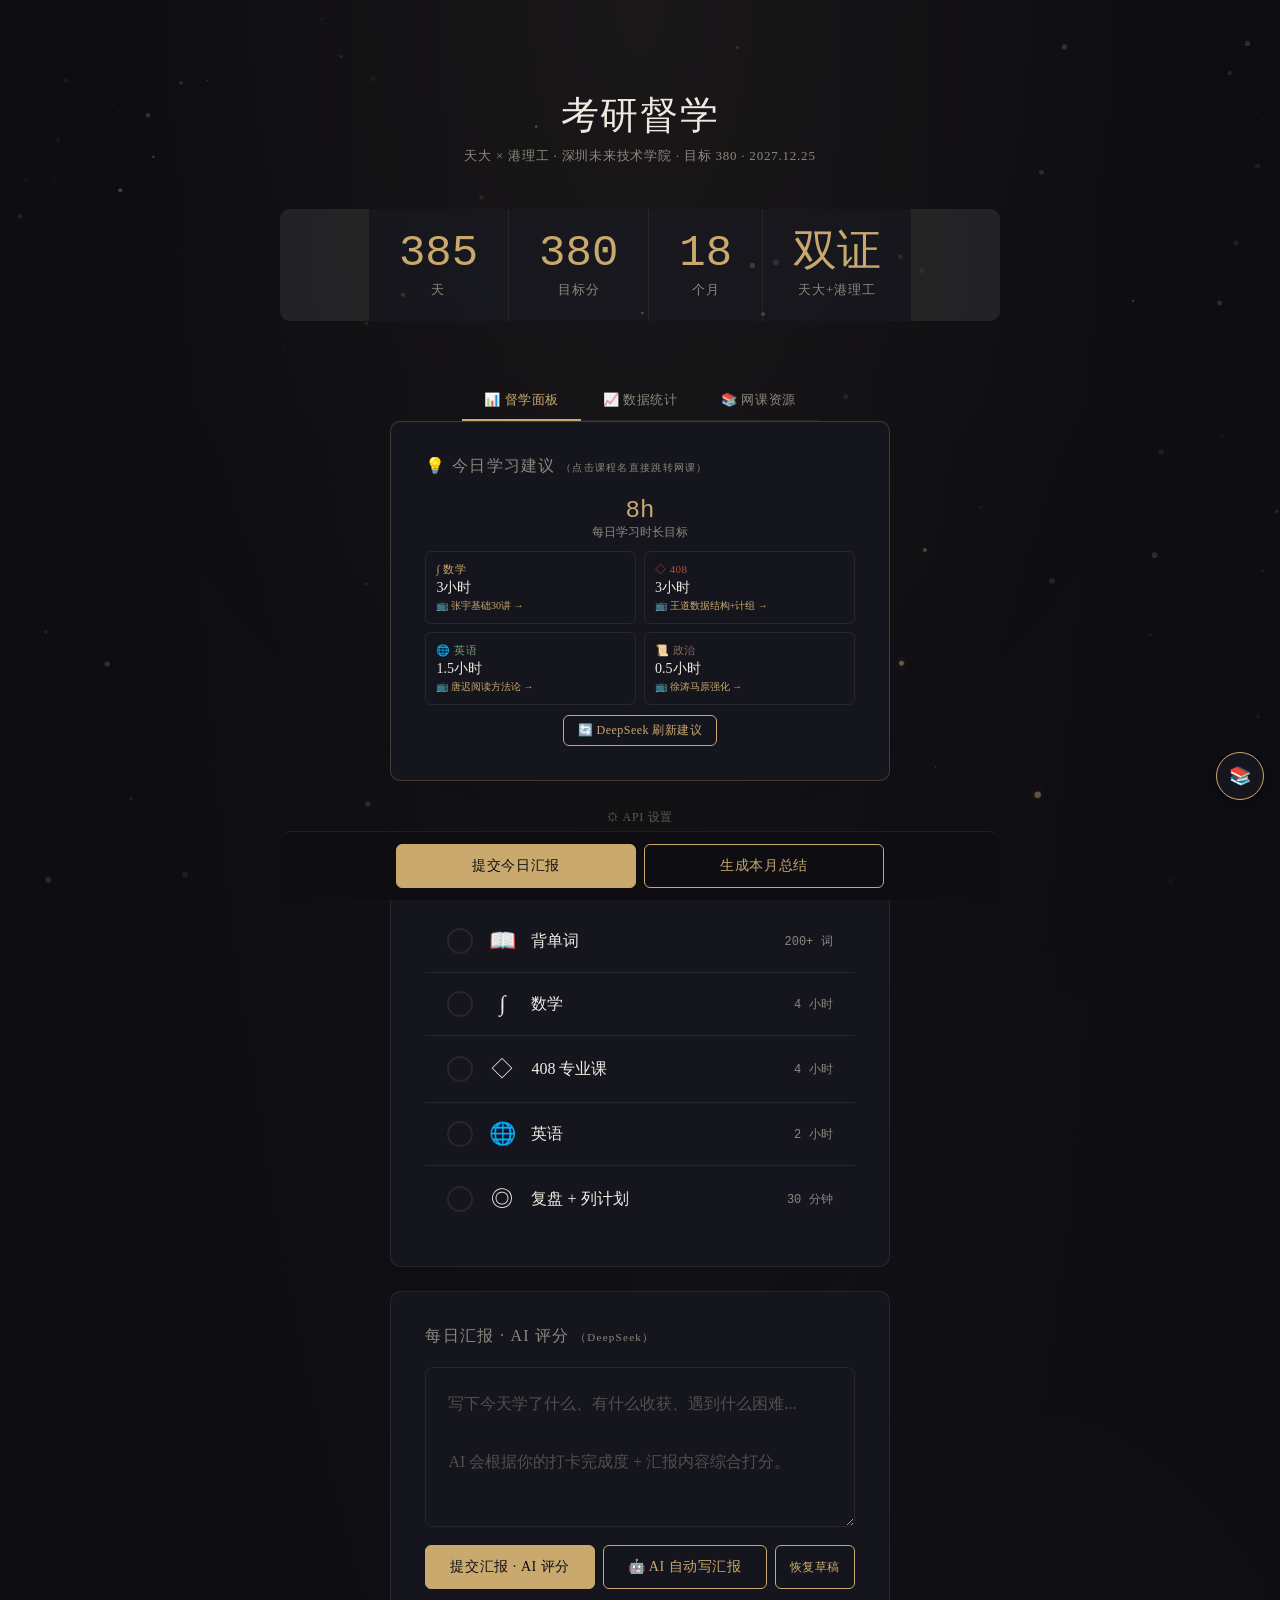
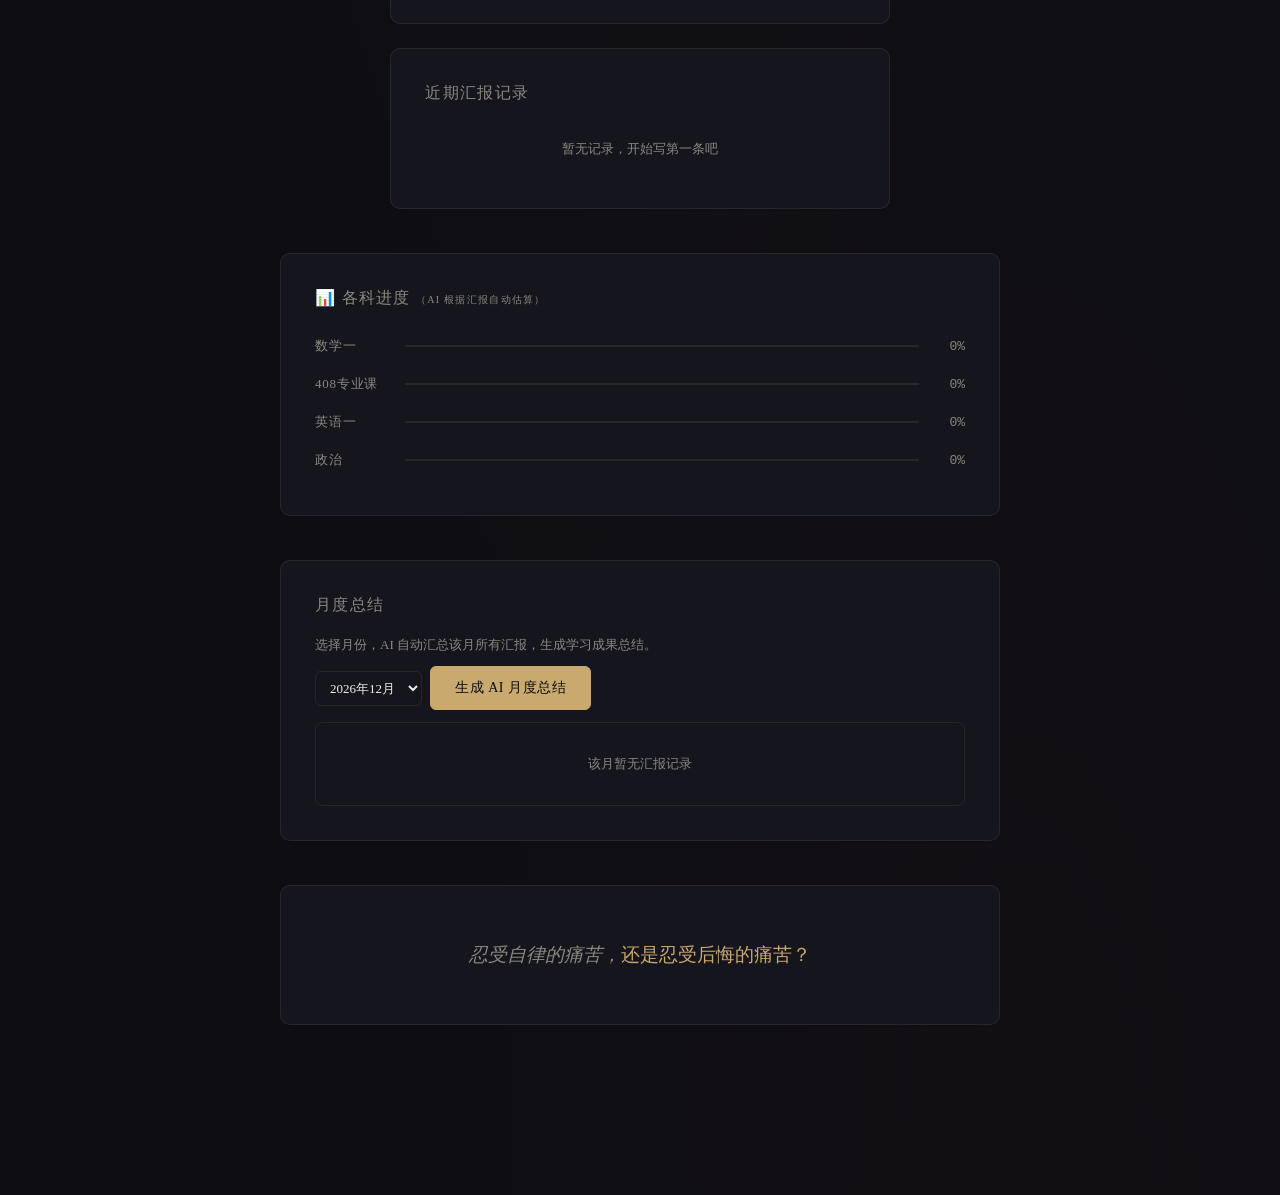
==== index.html @ 3cf8d555 "各科进度改为AI自动估算：移除手动滑条，DeepSeek根据汇报数据估算真实进度+附备注说明" ====
<!DOCTYPE html>
<html lang="zh-CN">
<head>
<meta charset="UTF-8">
<meta name="viewport" content="width=device-width, initial-scale=1.0, viewport-fit=cover, maximum-scale=5.0, user-scalable=yes">
<meta name="apple-mobile-web-app-capable" content="yes">
<meta name="apple-mobile-web-app-status-bar-style" content="black-translucent">
<meta name="apple-mobile-web-app-title" content="考研督学">
<meta name="mobile-web-app-capable" content="yes">
<meta name="theme-color" content="#0d0d12">
<meta name="color-scheme" content="dark">
<link rel="apple-touch-icon" href="data:image/svg+xml,<svg xmlns='http://www.w3.org/2000/svg' viewBox='0 0 100 100'><rect width='100' height='100' rx='22' fill='%230a0a0f'/><text x='50' y='68' font-size='58' text-anchor='middle'>⏳</text></svg>">
<link rel="icon" type="image/svg+xml" href="data:image/svg+xml,<svg xmlns='http://www.w3.org/2000/svg' viewBox='0 0 100 100'><rect width='100' height='100' rx='22' fill='%230a0a0f'/><text x='50' y='68' font-size='58' text-anchor='middle'>⏳</text></svg>">
<title>考研督学 · 天大×港理工 · 380+</title>
<style>
/* ============================================================
   Strive · Art Direction · 暗金墨色
   后续所有网页设计按此风格执行（永久锁定）
   ============================================================ */
:root {
  --ink: #f0ece4;
  --ink-dim: #8b887e;
  --paper: #0d0d12;
  --paper-lift: #15151d;
  --gold: #c9a96e;
  --gold-burn: #e8c97a;
  --rust: #b15533;
  --line: rgba(240,236,228,0.08);
  --radius: 10px;
  --font: 'Georgia', 'Times New Roman', 'PingFang SC', 'Microsoft YaHei', 'Noto Serif SC', 'Hiragino Sans GB', 'WenQuanYi Micro Hei', serif;
  --mono: 'SF Mono', 'Menlo', 'Monaco', 'Cascadia Code', 'Consolas', 'Courier New', monospace;
}
* { box-sizing: border-box; margin: 0; padding: 0; }

/* ---- 粒子画布 ---- */
#particles {
  position: fixed; inset: 0; z-index: 0; pointer-events: none;
  opacity: 0.7;
}

body {
  background: var(--paper);
  color: var(--ink);
  font-family: var(--font);
  min-height: 100vh;
  padding: 32px 24px 140px;
  -webkit-tap-highlight-color: transparent;
  user-select: none; -webkit-user-select: none;
  background-image:
    radial-gradient(ellipse at 50% 0%, rgba(201,169,110,0.04) 0%, transparent 60%),
    radial-gradient(ellipse at 80% 100%, rgba(177,85,51,0.03) 0%, transparent 50%);
}

h1 { font-size: 34px; font-weight: 400; letter-spacing: 0.04em; color: var(--ink); }
h2 { font-size: 15px; font-weight: 400; letter-spacing: 0.08em; color: var(--ink-dim); margin-bottom: 20px; }
.numeral { font-family: var(--mono); font-feature-settings: "tnum"; }

.header { text-align: center; padding: 50px 0 16px; }
.header h1 { margin-bottom: 6px; }
.header .tagline { font-size: 13px; color: var(--ink-dim); letter-spacing: 0.06em; }

.countdown-strip {
  display: flex; gap: 1px; justify-content: center; margin: 28px 0 36px;
  background: var(--line); border-radius: var(--radius); overflow: hidden;
}
.countdown-strip .cell {
  background: var(--paper-lift); padding: 20px 24px; text-align: center; min-width: 76px;
}
.countdown-strip .num { font-size: 40px; font-weight: 400; color: var(--gold); font-family: var(--mono); line-height: 1; }
.countdown-strip .lbl { font-size: 12px; color: var(--ink-dim); letter-spacing: 0.08em; margin-top: 6px; }

.card {
  background: var(--paper-lift); border: 1px solid var(--line); border-radius: var(--radius);
  padding: 28px; margin-bottom: 20px;
}

/* ---- 打卡 ---- */
.check-row {
  display: flex; align-items: center; gap: 14px; padding: 16px 18px;
  border-bottom: 1px solid var(--line); cursor: pointer; transition: all 0.2s;
}
.check-row:last-child { border-bottom: none; }
.check-row.done { opacity: 0.4; }
.check-row.done .check-mark { border-color: var(--gold); background: var(--gold); }
.check-mark {
  width: 26px; height: 26px; border-radius: 50%; border: 2px solid var(--line);
  flex-shrink: 0; display: flex; align-items: center; justify-content: center;
  font-size: 12px; transition: all 0.2s;
}
.check-icon { font-size: 22px; width: 30px; text-align: center; flex-shrink: 0; }
.check-label { flex: 1; font-size: 15px; }
.check-target { font-size: 12px; color: var(--ink-dim); font-family: var(--mono); }

/* ---- 汇报 + 评分 ---- */
.report-area {
  width: 100%; min-height: 140px; background: transparent;
  border: 1px solid var(--line); border-radius: 8px;
  padding: 18px; color: var(--ink); font-size: 15px;
  font-family: var(--font); resize: vertical; outline: none;
  line-height: 1.8; margin-bottom: 14px;
}
.report-area:focus { border-color: var(--gold); }
.report-area::placeholder { color: var(--ink-dim); opacity: 0.5; }

.score-card {
  margin-top: 18px; padding: 24px; border-radius: 8px;
  border: 1px solid var(--line); display: none;
}
.score-card.show { display: block; animation: fadeUp 0.4s ease; }
@keyframes fadeUp { from { opacity: 0; transform: translateY(8px); } }

.score-header {
  display: flex; align-items: center; gap: 18px; margin-bottom: 16px;
}
.score-circle {
  width: 64px; height: 64px; border-radius: 50%; border: 2px solid var(--gold);
  display: flex; align-items: center; justify-content: center;
  font-size: 26px; font-family: var(--mono); color: var(--gold); flex-shrink: 0;
}
.score-circle.high { border-color: #7a9e7e; color: #7a9e7e; }
.score-circle.mid { border-color: var(--gold); color: var(--gold); }
.score-circle.low { border-color: var(--rust); color: var(--rust); }
.score-meta { flex: 1; }
.score-grade { font-size: 18px; font-family: var(--mono); }
.score-comment { font-size: 14px; color: var(--ink-dim); margin-top: 4px; line-height: 1.6; }

.score-detail { font-size: 13px; color: var(--ink-dim); line-height: 1.8; }
.score-detail .hl { color: #7a9e7e; }
.score-detail .prob { color: var(--rust); }
.score-detail .prio { color: var(--gold-burn); }
.score-detail .subject-tag {
  display: inline-block; padding: 2px 8px; border-radius: 4px;
  font-size: 12px; margin: 3px 6px 3px 0;
  border: 1px solid var(--line); color: var(--ink-dim);
}

/* ---- 按钮 ---- */
.btn {
  padding: 10px 20px; border: 1px solid var(--gold); border-radius: 6px;
  background: transparent; color: var(--gold); font-size: 13px;
  font-family: var(--font); cursor: pointer; letter-spacing: 0.04em;
  transition: all 0.2s; white-space: nowrap;
}
.btn:hover, .btn:active { background: var(--gold); color: var(--paper); }
.btn.primary { background: var(--gold); color: var(--paper); border-color: var(--gold); }
.btn.primary:hover { background: var(--gold-burn); }
.btn.small { padding: 6px 14px; font-size: 12px; }
.btn:disabled { opacity: 0.4; pointer-events: none; }
.btn.loading {
  position: relative; color: transparent;
}
.btn.loading::after {
  content: ''; position: absolute; inset: 0;
  margin: auto; width: 14px; height: 14px;
  border: 2px solid var(--gold); border-top-color: transparent;
  border-radius: 50%; animation: spin 0.6s linear infinite;
}
@keyframes spin { to { transform: rotate(360deg); } }

/* ---- 月度总结 ---- */
.monthly-summary {
  display: none; margin-top: 12px; padding: 16px;
  border-radius: 8px; border: 1px solid var(--line);
  animation: fadeUp 0.4s ease;
}
.monthly-summary.show { display: block; }
.monthly-summary h3 {
  font-size: 15px; font-weight: 400; color: var(--gold);
  letter-spacing: 0.04em; margin-bottom: 14px;
}
.monthly-summary .summary-text {
  font-size: 14px; line-height: 1.9; color: var(--ink-dim);
}
.monthly-summary .stat-grid {
  display: grid; grid-template-columns: 1fr 1fr; gap: 8px; margin: 12px 0;
}
.monthly-summary .stat-item {
  padding: 10px; border: 1px solid var(--line); border-radius: 6px; text-align: center;
}
.monthly-summary .stat-num { font-size: 26px; font-family: var(--mono); color: var(--gold); }
.monthly-summary .stat-lbl { font-size: 11px; color: var(--ink-dim); letter-spacing: 0.06em; margin-top: 4px; }

/* ---- 历史 ---- */
/* ---- 学习资源抽屉 ---- */
.drawer-overlay {
  position: fixed; inset: 0; background: rgba(0,0,0,0.55); z-index: 500;
  opacity: 0; pointer-events: none; transition: opacity 0.3s;
}
.drawer-overlay.open { opacity: 1; pointer-events: auto; }
.drawer {
  position: fixed; top: 0; right: 0; bottom: 0; width: 380px; max-width: 92vw;
  background: var(--paper); z-index: 501;
  transform: translateX(100%); transition: transform 0.3s cubic-bezier(0.25, 0.1, 0.25, 1);
  display: flex; flex-direction: column;
  border-left: 1px solid var(--line);
}
.drawer.open { transform: translateX(0); }
.drawer-header {
  display: flex; align-items: center; justify-content: space-between;
  padding: 18px 20px; border-bottom: 1px solid var(--line); flex-shrink: 0;
}
.drawer-header h2 { margin-bottom: 0; font-size: 15px; color: var(--gold); }
.drawer-close {
  background: none; border: 1px solid var(--line); color: var(--ink-dim);
  width: 30px; height: 30px; border-radius: 50%; cursor: pointer;
  font-size: 14px; display: flex; align-items: center; justify-content: center;
  transition: all 0.2s;
}
.drawer-close:hover { border-color: var(--gold); color: var(--gold); }
.drawer-body { flex: 1; overflow-y: auto; padding: 16px 20px; -webkit-overflow-scrolling: touch; }
.drawer-footer {
  padding: 10px 20px; border-top: 1px solid var(--line);
  text-align: center; flex-shrink: 0;
}

/* 抽屉触发按钮 */
.drawer-toggle {
  position: fixed; right: 16px; bottom: 100px; z-index: 499;
  width: 48px; height: 48px; border-radius: 50%;
  background: var(--paper-lift); border: 1px solid var(--gold);
  color: var(--gold); font-size: 18px; cursor: pointer;
  display: flex; align-items: center; justify-content: center;
  box-shadow: 0 4px 16px rgba(0,0,0,0.3);
  transition: all 0.25s cubic-bezier(0.25, 0.1, 0.25, 1);
}
.drawer-toggle:hover { background: var(--gold); color: var(--paper); transform: scale(1.05); }
.drawer-toggle:active { transform: scale(0.94); }
.drawer-badge {
  position: absolute; top: -4px; right: -4px;
  width: 18px; height: 18px; border-radius: 50%;
  background: var(--rust); color: #fff; font-size: 10px;
  display: flex; align-items: center; justify-content: center;
  font-family: var(--mono);
}

/* 资源链接 (抽屉内) */
.resource-subject { margin-bottom: 16px; }
.resource-subject-label {
  font-size: 14px; font-weight: 400; letter-spacing: 0.04em;
  color: var(--gold); padding: 8px 0 6px;
  border-bottom: 1px solid var(--line); margin-bottom: 4px;
}
.resource-link {
  display: flex; align-items: center; gap: 8px; padding: 8px 0 8px 10px;
  font-size: 12px; color: var(--ink-dim); text-decoration: none;
  border-bottom: 1px solid rgba(240,236,228,0.03); transition: all 0.2s;
  cursor: pointer;
}
.resource-link:hover { color: var(--gold); transform: translateX(3px); }
.resource-link.stale { opacity: 0.45; }
.resource-link.stale::after {
  content: '久未观看'; font-size: 9px; color: var(--rust);
  margin-left: auto; padding: 1px 5px; border: 1px solid var(--rust);
  border-radius: 3px; opacity: 0.7;
}
.resource-link .r-num {
  width: 18px; height: 18px; border-radius: 50%; border: 1px solid var(--line);
  display: flex; align-items: center; justify-content: center;
  font-size: 10px; flex-shrink: 0; font-family: var(--mono);
}
.resource-link:hover .r-num { border-color: var(--gold); color: var(--gold); }
.resource-link .r-tag {
  font-size: 9px; padding: 1px 5px; border-radius: 3px;
  border: 1px solid var(--line); flex-shrink: 0;
}
.resource-link .r-tag.bilibili { border-color: #fb7299; color: #fb7299; }
.resource-link .r-tag.mooc { border-color: #5cb85c; color: #5cb85c; }
.resource-link .r-views {
  font-size: 9px; color: var(--ink-dim); margin-left: auto; opacity: 0.6;
  white-space: nowrap;
}

/* 抽屉响应式 */
@media (max-width: 479px) {
  .drawer { width: 100vw; max-width: 100vw; }
  .drawer-toggle { right: 10px; bottom: 90px; width: 42px; height: 42px; font-size: 16px; }
  .resource-link { font-size: 11px; padding: 6px 0 6px 6px; }
  .resource-subject-label { font-size: 13px; }
}
@media (min-width: 480px) and (max-width: 768px) {
  .drawer { width: 340px; }
  .resource-link { font-size: 11px; }
}

.history-list { max-height: 200px; overflow-y: auto; }
.history-row {
  display: flex; align-items: center; gap: 12px; padding: 10px 0;
  border-bottom: 1px solid var(--line); font-size: 13px; cursor: pointer;
}
.history-row:last-child { border-bottom: none; }
.history-row .h-date { color: var(--ink-dim); font-family: var(--mono); min-width: 90px; }
.history-row .h-score { font-family: var(--mono); color: var(--gold); min-width: 40px; }
.history-row .h-preview { flex: 1; color: var(--ink-dim); overflow: hidden; text-overflow: ellipsis; white-space: nowrap; }

/* ---- 设置 ---- */
.settings-toggle {
  font-size: 12px; color: var(--ink-dim); cursor: pointer;
  text-align: center; padding: 8px; letter-spacing: 0.06em; opacity: 0.6;
  transition: opacity 0.2s;
}
.settings-toggle:hover { opacity: 1; }
.settings-panel {
  display: none; padding: 14px; border: 1px solid var(--line);
  border-radius: var(--radius); margin-bottom: 10px;
}
.settings-panel.show { display: block; }
.settings-panel input {
  width: 100%; background: transparent; border: 1px solid var(--line);
  border-radius: 6px; padding: 10px 14px; color: var(--ink); font-size: 14px;
  font-family: var(--mono); outline: none; margin-bottom: 10px;
}
.settings-panel input:focus { border-color: var(--gold); }

/* ---- 进度条 ---- */
.progress-row { display: flex; align-items: center; gap: 10px; padding: 8px 0; }
.progress-label { font-size: 12px; min-width: 80px; letter-spacing: 0.06em; color: var(--ink-dim); }
.progress-track { flex: 1; height: 2px; background: var(--line); position: relative; }
.progress-fill { height: 100%; position: absolute; left: 0; top: 0; transition: width 0.5s; }
.progress-fill.math { background: var(--gold); }
.progress-fill.cs { background: var(--rust); }
.progress-fill.eng { background: #7a9e7e; }
.progress-fill.pol { background: #8b6b5a; }
.progress-val { font-size: 12px; font-family: var(--mono); color: var(--ink-dim); min-width: 36px; text-align: right; }

/* ---- 底部 ---- */
.bottom-bar {
  position: fixed; bottom: 0; left: 0; right: 0;
  background: var(--paper); border-top: 1px solid var(--line);
  padding: 12px 20px calc(12px + env(safe-area-inset-bottom, 12px));
  display: flex; gap: 8px; justify-content: center; z-index: 100;
}
.bottom-bar .btn { flex: 1; max-width: 240px; text-align: center; }

/* ---- Toast ---- */
.toast {
  position: fixed; top: 20px; left: 50%; transform: translateX(-50%);
  background: var(--gold); color: var(--paper); padding: 8px 18px;
  border-radius: 20px; font-size: 13px; letter-spacing: 0.04em; z-index: 999;
  animation: toastAnim 2s forwards; pointer-events: none;
}
@keyframes toastAnim {
  0% { opacity: 0; transform: translateX(-50%) translateY(-8px); }
  15% { opacity: 1; transform: translateX(-50%) translateY(0); }
  75% { opacity: 1; }
  100% { opacity: 0; }
}

/* ---- 页面入场 ---- */
.card {
  animation: cardIn 0.5s ease both;
}
.card:nth-child(1) { animation-delay: 0.05s; }
.card:nth-child(2) { animation-delay: 0.10s; }
.card:nth-child(3) { animation-delay: 0.15s; }
.card:nth-child(4) { animation-delay: 0.20s; }
.card:nth-child(5) { animation-delay: 0.25s; }
.card:nth-child(6) { animation-delay: 0.30s; }
.card:nth-child(7) { animation-delay: 0.35s; }
.card:nth-child(8) { animation-delay: 0.40s; }
@keyframes cardIn {
  from { opacity: 0; transform: translateY(12px); }
  to   { opacity: 1; transform: translateY(0); }
}

/* ---- 卡片悬浮 ---- */
@media (hover: hover) {
  .card:hover {
    transform: translateY(-1px);
    box-shadow: 0 2px 20px rgba(201,169,110,0.04);
  }
}

/* ---- 倒计时微动 ---- */
.countdown-strip .num {
  animation: numPulse 3s ease-in-out infinite;
}
@keyframes numPulse {
  0%, 100% { opacity: 1; }
  50% { opacity: 0.78; }
}

/* ---- 按钮触感 ---- */
.btn {
  transition: all 0.2s cubic-bezier(0.25, 0.1, 0.25, 1);
}
.btn:active { transform: scale(0.96); }

/* ---- 资源链接滑入 ---- */
.resource-link {
  transition: all 0.2s ease;
}
.resource-link:hover {
  transform: translateX(4px);
}

/* ---- 评分圈弹入 ---- */
.score-card.show {
  animation: scoreReveal 0.5s cubic-bezier(0.25, 0.1, 0.25, 1);
}
@keyframes scoreReveal {
  from { opacity: 0; transform: translateY(16px) scale(0.97); }
  to   { opacity: 1; transform: translateY(0) scale(1); }
}

/* ---- 月度总结淡入 ---- */
.monthly-summary.show {
  animation: fadeIn 0.5s ease;
}
@keyframes fadeIn {
  from { opacity: 0; transform: translateY(10px); }
  to   { opacity: 1; transform: translateY(0); }
}

/* ---- 进度条缓动 ---- */
.progress-fill {
  transition: width 0.6s cubic-bezier(0.25, 0.1, 0.25, 1);
}

/* ---- 背景呼吸 ---- */
body::before {
  content: ''; position: fixed; inset: 0; pointer-events: none; z-index: 0;
  background: radial-gradient(ellipse at 50% 0%, rgba(201,169,110,0.03) 0%, transparent 70%);
  animation: bgBreathe 8s ease-in-out infinite;
}
@keyframes bgBreathe {
  0%, 100% { opacity: 0.6; }
  50% { opacity: 1; }
}

.quote-block { text-align: center; padding: 16px 0; }
.quote-block .quote { font-size: 17px; font-style: italic; color: var(--ink-dim); line-height: 2.0; }
.quote-block .quote em { color: var(--gold); font-style: normal; }

.section { margin-top: 20px; }

/* ---- 顶部标签导航 ---- */
.tab-nav {
  display: flex; gap: 0; justify-content: center; margin: 24px 0 0;
  border-bottom: 1px solid var(--line);
}
.tab-btn {
  padding: 10px 22px; font-size: 13px; font-family: var(--font);
  background: none; border: none; color: var(--ink-dim);
  cursor: pointer; letter-spacing: 0.04em;
  border-bottom: 2px solid transparent; margin-bottom: -1px;
  transition: all 0.2s; white-space: nowrap;
}
.tab-btn:hover { color: var(--ink); }
.tab-btn.active { color: var(--gold); border-bottom-color: var(--gold); }

.tab-panel { display: none; }
.tab-panel.active { display: block; }

/* ---- 统计图表 ---- */
.chart-row { display: flex; gap: 16px; flex-wrap: wrap; margin-bottom: 16px; }
.chart-box {
  flex: 1; min-width: 200px; background: var(--paper-lift);
  border: 1px solid var(--line); border-radius: var(--radius); padding: 18px;
}
.chart-box h3 { font-size: 13px; color: var(--ink-dim); letter-spacing: 0.06em; margin-bottom: 12px; font-weight: 400; }
.chart-box canvas { width: 100% !important; height: auto !important; }
.stat-big-num { font-size: 42px; font-family: var(--mono); color: var(--gold); text-align: center; }
.stat-big-label { font-size: 11px; color: var(--ink-dim); text-align: center; letter-spacing: 0.06em; margin-top: 4px; }
.stat-line { display: flex; justify-content: space-between; padding: 6px 0; font-size: 12px; border-bottom: 1px solid rgba(240,236,228,0.03); }
.stat-line .sl-label { color: var(--ink-dim); }
.stat-line .sl-val { font-family: var(--mono); color: var(--ink); }

@media (max-width: 479px) {
  .tab-btn { padding: 8px 14px; font-size: 12px; }
  .chart-row { flex-direction: column; gap: 10px; }
  .chart-box { min-width: auto; }
  .stat-big-num { font-size: 34px; }
}

/* ═══════════════════════════════════════════
   响应式 · 自动适配设备
   ═══════════════════════════════════════════ */

/* ── 手机竖屏 < 480px ── */
@media (max-width: 479px) {
  body { padding: 16px 12px 110px; }
  h1 { font-size: 24px; }
  h2 { font-size: 13px; margin-bottom: 14px; }
  .header { padding: 30px 0 10px; }
  .header .tagline { font-size: 11px; }
  .card { padding: 16px; margin-bottom: 12px; }
  .countdown-strip {
    display: grid; grid-template-columns: 1fr 1fr; gap: 1px;
    margin: 16px 0 20px;
  }
  .countdown-strip .cell { padding: 12px 10px; min-width: auto; }
  .countdown-strip .num { font-size: 28px; }
  .countdown-strip .lbl { font-size: 10px; }
  .check-row { padding: 12px 10px; gap: 10px; }
  .check-mark { width: 22px; height: 22px; font-size: 10px; }
  .check-icon { font-size: 18px; width: 24px; }
  .check-label { font-size: 13px; }
  .check-target { font-size: 10px; }
  .report-area { min-height: 110px; padding: 12px; font-size: 13px; line-height: 1.7; }
  .btn { padding: 8px 14px; font-size: 11px; }
  .btn.small { padding: 5px 10px; font-size: 10px; }
  .score-header { gap: 12px; }
  .score-circle { width: 48px; height: 48px; font-size: 20px; }
  .score-grade { font-size: 15px; }
  .score-comment { font-size: 12px; }
  .score-detail { font-size: 11px; }
  .score-card { padding: 16px; margin-top: 12px; }
  .monthly-summary .stat-grid { grid-template-columns: 1fr 1fr; gap: 6px; }
  .monthly-summary .stat-num { font-size: 22px; }
  .monthly-summary .stat-lbl { font-size: 10px; }
  .resource-subject-label { font-size: 13px; }
  .resource-link { font-size: 11px; padding: 7px 0 7px 8px; }
  .resource-link .r-num { width: 18px; height: 18px; font-size: 9px; }
  .resource-link .r-tag { font-size: 9px; padding: 1px 4px; }
  .history-row { font-size: 11px; }
  .history-row .h-date { min-width: 70px; }
  .bottom-bar {
    padding: 8px 12px calc(8px + env(safe-area-inset-bottom, 10px));
    gap: 6px;
  }
  .bottom-bar .btn { max-width: none; font-size: 11px; padding: 8px 12px; }
  .quote-block .quote { font-size: 14px; line-height: 1.8; }
  .progress-label { font-size: 10px; min-width: 60px; }
  .progress-val { font-size: 10px; min-width: 28px; }
  .settings-panel { padding: 10px; }
  .settings-panel input { padding: 8px 10px; font-size: 12px; }
  .section { margin-top: 12px; }
  /* 减少粒子数 */
  #particles { opacity: 0.4; }
}

/* ── 平板 480px-768px ── */
@media (min-width: 480px) and (max-width: 768px) {
  body { padding: 24px 20px 130px; }
  h1 { font-size: 30px; }
  h2 { font-size: 14px; }
  .header { padding: 40px 0 12px; }
  .card { padding: 22px; margin-bottom: 16px; }
  .countdown-strip { margin: 22px 0 28px; }
  .countdown-strip .cell { padding: 16px 18px; min-width: 68px; }
  .countdown-strip .num { font-size: 34px; }
  .countdown-strip .lbl { font-size: 11px; }
  .report-area { min-height: 120px; padding: 15px; font-size: 14px; }
  .btn { padding: 9px 17px; font-size: 12px; }
  .score-circle { width: 56px; height: 56px; font-size: 23px; }
  .score-grade { font-size: 16px; }
  .score-comment { font-size: 13px; }
  .score-detail { font-size: 12px; }
  .quote-block .quote { font-size: 16px; }
  .resource-link { font-size: 12px; }
  .resource-link .r-num { width: 20px; height: 20px; font-size: 10px; }
  .section { margin-top: 16px; }
}

/* ── 小屏笔记本 768px-1024px ── */
@media (min-width: 769px) and (max-width: 1024px) {
  body { padding: 28px 40px 140px; }
  .card { padding: 26px; }
}

/* ── 桌面大屏 > 1024px ── */
@media (min-width: 1025px) {
  body {
    padding: 40px 0 150px;
    display: flex; flex-direction: column; align-items: center;
  }
  .header, .countdown-strip, .card, .settings-panel, .bottom-bar {
    width: 100%; max-width: 720px;
  }
  .card { padding: 34px; }
  h1 { font-size: 38px; }
  h2 { font-size: 16px; }
  .report-area { min-height: 160px; font-size: 16px; padding: 22px; }
  .countdown-strip .cell { padding: 22px 30px; min-width: 84px; }
  .countdown-strip .num { font-size: 44px; }
  .countdown-strip .lbl { font-size: 13px; }
  .check-row { padding: 18px 22px; }
  .check-label { font-size: 16px; }
  .btn { padding: 12px 24px; font-size: 14px; }
  .score-circle { width: 72px; height: 72px; font-size: 30px; }
  .score-grade { font-size: 20px; }
  .score-comment { font-size: 15px; }
  .score-detail { font-size: 14px; }
  .quote-block .quote { font-size: 19px; }
  .resource-link { font-size: 14px; padding: 10px 0 10px 14px; }
  .resource-link .r-num { width: 24px; height: 24px; font-size: 12px; }
  .resource-subject-label { font-size: 16px; }
  .history-row { font-size: 14px; }
  .monthly-summary .stat-num { font-size: 30px; }
  .monthly-summary .stat-lbl { font-size: 12px; }
  .monthly-summary .summary-text { font-size: 15px; }
  .progress-label { font-size: 13px; }
  .progress-val { font-size: 13px; }
  .settings-panel input { font-size: 15px; padding: 12px 16px; }
  .section { margin-top: 24px; }
  /* 底部栏跟随居中 */
  .bottom-bar {
    left: 50%; transform: translateX(-50%);
    max-width: 720px; border-radius: var(--radius) var(--radius) 0 0;
  }
}

/* ── 横屏手机 / 短屏幕 ── */
@media (max-height: 500px) and (orientation: landscape) {
  body { padding: 10px 20px 80px; }
  .header { padding: 10px 0; }
  .header h1 { font-size: 22px; }
  .countdown-strip { margin: 8px 0 12px; }
  .countdown-strip .cell { padding: 8px 12px; }
  .countdown-strip .num { font-size: 24px; }
  .card { padding: 12px 16px; margin-bottom: 8px; }
  .section { margin-top: 6px; }
  .bottom-bar { padding: 6px 12px; }
}

/* ── 触屏设备（手机/平板）── */
@media (pointer: coarse) {
  .btn { min-height: 44px; }
  .check-row { min-height: 48px; }
  .resource-link { min-height: 40px; padding: 10px 0 10px 12px; }
  .history-row { min-height: 40px; }
  .toggle { min-width: 44px; min-height: 26px; }
  /* 触屏禁止 hover 粘滞 */
  .card:hover { transform: none; box-shadow: none; }
  .resource-link:hover { transform: none; }
}

/* ── 鼠标设备 ── */
@media (pointer: fine) {
  .check-row:hover { background: rgba(201,169,110,0.03); }
  .history-row:hover { background: rgba(201,169,110,0.03); }
}

/* ── Retina / 高分屏 ── */
@media (-webkit-min-device-pixel-ratio: 2), (min-resolution: 192dpi) {
  body {
    -webkit-font-smoothing: antialiased;
    -moz-osx-font-smoothing: grayscale;
  }
  .card { border-width: 0.5px; }
  .countdown-strip { -webkit-font-smoothing: antialiased; }
}

/* ── 系统暗色模式（确保一致）── */
@media (prefers-color-scheme: dark) {
  /* 页面已为暗色，无需调整 */
}
@media (prefers-color-scheme: light) {
  /* 页面强制暗色，不跟随亮色模式 */
  :root {
    --paper: #0d0d12;
    --paper-lift: #15151d;
    --ink: #f0ece4;
  }
}

/* ── 减少动画偏好 ── */
@media (prefers-reduced-motion: reduce) {
  *, *::before, *::after {
    animation-duration: 0.001ms !important;
    transition-duration: 0.001ms !important;
  }
  #particles { display: none; }
}
</style>
</head>
<body>
<canvas id="particles"></canvas>

<div class="header">
  <h1>考研督学</h1>
  <div class="tagline">天大 × 港理工 · 深圳未来技术学院 · 目标 380 · 2027.12.25</div>
</div>

<div class="countdown-strip" id="countdown"></div>

<!-- 顶部标签导航 -->
<div class="tab-nav">
  <button class="tab-btn active" onclick="switchTab('dashboard')">📊 督学面板</button>
  <button class="tab-btn" onclick="switchTab('stats')">📈 数据统计</button>
  <button class="tab-btn" onclick="switchTab('resources')">📚 网课资源</button>
</div>

<!-- Tab 1: 督学面板 -->
<div class="tab-panel active" id="tab-dashboard">

<!-- 今日建议 · 快速反馈（置顶） -->
<div class="card" id="advice-card" style="border-color:rgba(201,169,110,0.25);">
  <h2>💡 今日学习建议 <span style="font-size:10px;color:var(--ink-dim);">（点击课程名直接跳转网课）</span></h2>
  <div id="advice-content">
    <div style="text-align:center;padding:20px;color:var(--ink-dim);font-size:12px;">
      提交每日汇报后，AI 将自动生成个性化建议
    </div>
  </div>
</div>

<!-- API 设置 -->
<div class="settings-toggle" onclick="toggleSettings()">⚙ API 设置</div>
<div class="settings-panel" id="settings-panel">
  <input type="password" id="api-key" placeholder="DeepSeek API Key（sk-...）" oninput="saveApiKey()">
  <input type="text" id="api-model" placeholder="模型名称（默认 deepseek-chat）" value="deepseek-chat" oninput="saveApiKey()">
  <div style="font-size:12px;color:var(--ink-dim);margin-top:6px;">Key 仅存储在浏览器本地，不会上传到任何第三方。</div>
</div>

<!-- 每日打卡 -->
<div class="card">
  <h2>今日打卡 · <span id="today-str" style="font-weight:400;letter-spacing:0.02em;"></span></h2>
  <div id="checklist"></div>
</div>

<!-- 每日汇报 + AI 评分 -->
<div class="card section">
  <h2>每日汇报 · AI 评分 <span style="font-size:11px;color:var(--ink-dim);">（DeepSeek）</span></h2>
  <textarea class="report-area" id="report-input"
    placeholder="写下今天学了什么、有什么收获、遇到什么困难...&#10;&#10;AI 会根据你的打卡完成度 + 汇报内容综合打分。"></textarea>
  <div style="display:flex;gap:8px;">
    <button class="btn primary" id="submit-btn" onclick="submitReport()">提交汇报 · AI 评分</button>
    <button class="btn" id="auto-report-btn" onclick="autoGenerateReport()">🤖 AI 自动写汇报</button>
    <button class="btn small" onclick="loadTodayDraft()">恢复草稿</button>
  </div>

  <!-- 评分结果 -->
  <div class="score-card" id="score-card">
    <div class="score-header">
      <div class="score-circle" id="score-circle">--</div>
      <div class="score-meta">
        <div class="score-grade" id="score-grade"></div>
        <div class="score-comment" id="score-comment"></div>
      </div>
    </div>
    <div class="score-detail" id="score-detail"></div>
  </div>
</div>

<!-- 历史记录 -->
<div class="card section">
  <h2>近期汇报记录</h2>
  <div class="history-list" id="history-list">
    <div style="font-size:13px;color:var(--ink-dim);text-align:center;padding:16px;">暂无记录，开始写第一条吧</div>
  </div>
</div>

<!-- 学习资源 - 抽屉式 -->
<div id="drawer-overlay" class="drawer-overlay" onclick="closeDrawer()"></div>
<div id="drawer" class="drawer">
  <div class="drawer-header">
    <h2>📚 免费网课资源</h2>
    <button class="drawer-close" onclick="closeDrawer()">✕</button>
  </div>
  <div class="drawer-body">
    <div id="drawer-stale-alert" style="display:none;padding:10px 14px;margin-bottom:10px;border:1px solid var(--rust);border-radius:6px;font-size:12px;color:var(--rust);line-height:1.6;"></div>

    <!-- 数学一 -->
    <div class="resource-subject">
      <div class="resource-subject-label">∫ 数学一</div>
      <a class="resource-link" href="https://search.bilibili.com/all?keyword=武忠祥 高等数学 0基础" target="_blank" data-res="math_wu" onclick="trackClick(this)"><span class="r-num">1</span> 武忠祥 · 高数0基础<span class="r-views">2454万播放</span><span class="r-tag bilibili">B站</span></a>
      <a class="resource-link" href="https://www.bilibili.com/video/BV1Zvw5eAExX/" target="_blank" data-res="math_zhang30" onclick="trackClick(this)"><span class="r-num">2</span> 张宇 · 2027基础30讲<span class="r-tag bilibili">B站</span></a>
      <a class="resource-link" href="https://search.bilibili.com/all?keyword=汤家凤 考研数学 零基础 完整版" target="_blank" data-res="math_tang" onclick="trackClick(this)"><span class="r-num">3</span> 汤家凤 · 零基础完整版<span class="r-views">2195万播放</span><span class="r-tag bilibili">B站</span></a>
      <a class="resource-link" href="https://www.bilibili.com/video/BV1Yx4y197kp/" target="_blank" data-res="math_li" onclick="trackClick(this)"><span class="r-num">4</span> 李永乐 · 线代全程班<span class="r-tag bilibili">B站</span></a>
      <a class="resource-link" href="https://search.bilibili.com/all?keyword=周洋鑫 2027 考研数学" target="_blank" data-res="math_zhou" onclick="trackClick(this)"><span class="r-num">5</span> 周洋鑫 · 笑过全程班<span class="r-tag bilibili">B站</span></a>
      <a class="resource-link" href="https://search.bilibili.com/all?keyword=宋浩 线性代数 完整版" target="_blank" data-res="math_song_linear" onclick="trackClick(this)"><span class="r-num">6</span> 宋浩 · 线性代数精讲<span class="r-views">千万播放</span><span class="r-tag bilibili">B站</span></a>
      <a class="resource-link" href="https://search.bilibili.com/all?keyword=方浩 概率统计 基础班" target="_blank" data-res="math_fang_prob" onclick="trackClick(this)"><span class="r-num">7</span> 方浩 · 概率统计基础+强化<span class="r-tag bilibili">B站</span></a>
      <a class="resource-link" href="https://search.bilibili.com/all?keyword=余炳森 概率论 考研" target="_blank" data-res="math_yu_prob" onclick="trackClick(this)"><span class="r-num">8</span> 余炳森 · 概率论精讲<span class="r-tag bilibili">B站</span></a>
      <a class="resource-link" href="https://search.bilibili.com/all?keyword=张宇 1000题 逐题精讲" target="_blank" data-res="math_zhang1000" onclick="trackClick(this)"><span class="r-num">9</span> 张宇 · 1000题逐题精讲<span class="r-tag bilibili">B站</span></a>
      <a class="resource-link" href="https://search.bilibili.com/all?keyword=宋浩 概率论 完整版" target="_blank" data-res="math_song_prob" onclick="trackClick(this)"><span class="r-num">10</span> 宋浩 · 概率论精讲<span class="r-views">千万播放</span><span class="r-tag bilibili">B站</span></a>
    </div>

    <!-- 408专业课 -->
    <div class="resource-subject">
      <div class="resource-subject-label">◇ 408 计算机专业课</div>
      <a class="resource-link" href="https://www.bilibili.com/video/BV1RoSRBiETj/" target="_blank" data-res="cs_wd_all" onclick="trackClick(this)"><span class="r-num">1</span> 王道 · 408领学班 四科全<span class="r-tag bilibili">B站</span></a>
      <a class="resource-link" href="https://www.bilibili.com/video/BV1nh411U71K/" target="_blank" data-res="cs_hkd_net" onclick="trackClick(this)"><span class="r-num">2</span> 湖科大教书匠 · 计算机网络<span class="r-tag bilibili">B站</span></a>
      <a class="resource-link" href="https://www.icourse163.org/course/HIT-1001527001" target="_blank" data-res="cs_hit_cpu" onclick="trackClick(this)"><span class="r-num">3</span> 哈工大刘宏伟 · 计组原理<span class="r-tag mooc">Mooc</span></a>
      <a class="resource-link" href="https://www.bilibili.com/video/BV1bAF6zCEUG/" target="_blank" data-res="cs_wd_ds" onclick="trackClick(this)"><span class="r-num">4</span> 王道 · 数据结构精讲<span class="r-tag bilibili">B站</span></a>
      <a class="resource-link" href="https://search.bilibili.com/all?keyword=王道 操作系统 2027" target="_blank" data-res="cs_wd_os" onclick="trackClick(this)"><span class="r-num">5</span> 王道 · 操作系统完整课程<span class="r-tag bilibili">B站</span></a>
      <a class="resource-link" href="https://search.bilibili.com/all?keyword=B姐 bok 408 计算机 强化" target="_blank" data-res="cs_bok" onclick="trackClick(this)"><span class="r-num">6</span> B姐(bok) · 408思维导图强化<span class="r-tag bilibili">B站</span></a>
      <a class="resource-link" href="https://www.icourse163.org/course/USTC-1002531006" target="_blank" data-res="cs_ustc_os" onclick="trackClick(this)"><span class="r-num">7</span> 中国科大 · 操作系统原理<span class="r-tag mooc">Mooc</span></a>
      <a class="resource-link" href="https://search.bilibili.com/all?keyword=率辉 天勤 数据结构 2027" target="_blank" data-res="cs_tianqin" onclick="trackClick(this)"><span class="r-num">8</span> 天勤率辉 · 数据结构精讲<span class="r-tag bilibili">B站</span></a>
      <a class="resource-link" href="https://search.bilibili.com/all?keyword=青岛大学 王卓 数据结构" target="_blank" data-res="cs_wangzhuo" onclick="trackClick(this)"><span class="r-num">9</span> 青岛大学王卓 · 数据结构<span class="r-tag bilibili">B站</span></a>
      <a class="resource-link" href="https://search.bilibili.com/all?keyword=408 计组 王道 咸鱼 2027" target="_blank" data-res="cs_wd_cpu" onclick="trackClick(this)"><span class="r-num">10</span> 王道咸鱼 · 计组精讲<span class="r-tag bilibili">B站</span></a>
    </div>

    <!-- 英语一 -->
    <div class="resource-subject">
      <div class="resource-subject-label">🌐 英语一</div>
      <a class="resource-link" href="https://www.bilibili.com/video/BV1aT411n7wG/" target="_blank" data-res="eng_tangchi" onclick="trackClick(this)"><span class="r-num">1</span> 唐迟 · 阅读方法论<span class="r-tag bilibili">B站</span></a>
      <a class="resource-link" href="https://search.bilibili.com/all?keyword=颉斌斌 66句 长难句 完整版" target="_blank" data-res="eng_jie66" onclick="trackClick(this)"><span class="r-num">2</span> 颉斌斌 · 66句长难句精讲<span class="r-tag bilibili">B站</span></a>
      <a class="resource-link" href="https://www.bilibili.com/video/BV1ShSoBwEAL/" target="_blank" data-res="eng_grammar3" onclick="trackClick(this)"><span class="r-num">3</span> 田静+刘晓艳+颉斌斌 语法课<span class="r-tag bilibili">B站</span></a>
      <a class="resource-link" href="https://search.bilibili.com/all?keyword=Monkey老师 百句实战 长难句" target="_blank" data-res="eng_monkey" onclick="trackClick(this)"><span class="r-num">4</span> Monkey · 长难句百句实战<span class="r-tag bilibili">B站</span></a>
      <a class="resource-link" href="https://search.bilibili.com/all?keyword=石雷鹏 考研作文 免费" target="_blank" data-res="eng_shilei" onclick="trackClick(this)"><span class="r-num">5</span> 石雷鹏 · 作文功能句<span class="r-tag bilibili">B站</span></a>
      <a class="resource-link" href="https://search.bilibili.com/all?keyword=唐静 考研翻译 免费课" target="_blank" data-res="eng_tangjing" onclick="trackClick(this)"><span class="r-num">6</span> 唐静 · 翻译精讲课<span class="r-tag bilibili">B站</span></a>
      <a class="resource-link" href="https://search.bilibili.com/all?keyword=易熙人 完形填空 真题讲解" target="_blank" data-res="eng_yixiren" onclick="trackClick(this)"><span class="r-num">7</span> 易熙人 · 完形真题精讲<span class="r-tag bilibili">B站</span></a>
      <a class="resource-link" href="https://search.bilibili.com/all?keyword=刘琦 新题型 英一" target="_blank" data-res="eng_liuqi" onclick="trackClick(this)"><span class="r-num">8</span> 刘琦 · 新题型方法论<span class="r-tag bilibili">B站</span></a>
      <a class="resource-link" href="https://search.bilibili.com/all?keyword=潘赟 作文 九宫格" target="_blank" data-res="eng_panyun" onclick="trackClick(this)"><span class="r-num">9</span> 潘赟 · 九宫格作文法<span class="r-tag bilibili">B站</span></a>
      <a class="resource-link" href="https://search.bilibili.com/all?keyword=柴荣 考研英语 阅读 真题" target="_blank" data-res="eng_chairong" onclick="trackClick(this)"><span class="r-num">10</span> 柴荣 · 阅读真题精讲<span class="r-tag bilibili">B站</span></a>
    </div>

    <!-- 政治 -->
    <div class="resource-subject">
      <div class="resource-subject-label">📜 政治</div>
      <a class="resource-link" href="https://search.bilibili.com/all?keyword=徐涛 考研政治 强化班 完整版" target="_blank" data-res="pol_xutao" onclick="trackClick(this)"><span class="r-num">1</span> 徐涛 · 强化班完整版<span class="r-tag bilibili">B站</span></a>
      <a class="resource-link" href="https://search.bilibili.com/all?keyword=腿姐 2027 考研政治 技巧班" target="_blank" data-res="pol_tuijie" onclick="trackClick(this)"><span class="r-num">2</span> 腿姐 · 选择题技巧班<span class="r-tag bilibili">B站</span></a>
      <a class="resource-link" href="https://search.bilibili.com/all?keyword=肖秀荣 1000题 精讲 逐题" target="_blank" data-res="pol_xiao1000" onclick="trackClick(this)"><span class="r-num">3</span> 肖秀荣 · 1000题逐题精讲<span class="r-tag bilibili">B站</span></a>
      <a class="resource-link" href="https://search.bilibili.com/all?keyword=苏一 肖1000 带背 2027" target="_blank" data-res="pol_suyi" onclick="trackClick(this)"><span class="r-num">4</span> 苏一 · 肖1000带刷+背诵<span class="r-tag bilibili">B站</span></a>
      <a class="resource-link" href="https://search.bilibili.com/all?keyword=张修齐 考研政治 肖1000 使用" target="_blank" data-res="pol_zhangxiu" onclick="trackClick(this)"><span class="r-num">5</span> 张修齐 · 肖1000使用指南<span class="r-tag bilibili">B站</span></a>
      <a class="resource-link" href="https://www.bilibili.com/video/BV11r5p6CEgr/" target="_blank" data-res="pol_3in1" onclick="trackClick(this)"><span class="r-num">6</span> 徐涛+腿姐+肖秀荣 三合一<span class="r-tag bilibili">B站</span></a>
      <a class="resource-link" href="https://www.bilibili.com/video/BV1ZCnfegEHX/" target="_blank" data-res="pol_80plan" onclick="trackClick(this)"><span class="r-num">7</span> 政治80+ · 全程复习规划<span class="r-tag bilibili">B站</span></a>
      <a class="resource-link" href="https://search.bilibili.com/all?keyword=米鹏 考研政治 全程班" target="_blank" data-res="pol_mipeng" onclick="trackClick(this)"><span class="r-num">8</span> 米鹏 · 有道全程班<span class="r-tag bilibili">B站</span></a>
      <a class="resource-link" href="https://search.bilibili.com/all?keyword=空卡 考研政治 带背" target="_blank" data-res="pol_kongka" onclick="trackClick(this)"><span class="r-num">9</span> 空卡 · 政治带背速记<span class="r-tag bilibili">B站</span></a>
      <a class="resource-link" href="https://search.bilibili.com/all?keyword=大牙 考研政治 选择题 技巧" target="_blank" data-res="pol_daya" onclick="trackClick(this)"><span class="r-num">10</span> 大牙 · 选择题速成技巧<span class="r-tag bilibili">B站</span></a>
    </div>
  </div>
  <div class="drawer-footer">
    <span style="font-size:10px;color:var(--ink-dim);">全部免费公开 · 点击跳转 · B站搜"最新发布"</span>
  </div>
</div>

</div><!-- /tab-dashboard -->

<!-- Tab 2: 数据统计 -->
<div class="tab-panel" id="tab-stats">
  <div class="card section">
    <h2>学习数据总览</h2>
    <div class="chart-row">
      <div class="chart-box">
        <h3>📅 本月打卡率</h3>
        <div class="stat-big-num" id="stat-checkin-rate">--%</div>
        <div class="stat-big-label">本月打卡天数 / 自然天数</div>
      </div>
      <div class="chart-box">
        <h3>⭐ 本月平均分</h3>
        <div class="stat-big-num" id="stat-avg-score">--</div>
        <div class="stat-big-label">DeepSeek AI 评分均值</div>
      </div>
    </div>
    <div class="chart-row">
      <div class="chart-box">
        <h3>📊 近7天评分趋势</h3>
        <canvas id="chart-weekly" height="160"></canvas>
      </div>
    </div>
    <div class="chart-row">
      <div class="chart-box">
        <h3>🎯 各科投入分布（本月）</h3>
        <canvas id="chart-subject" height="180"></canvas>
      </div>
      <div class="chart-box">
        <h3>📈 累计统计</h3>
        <div id="stat-totals"></div>
      </div>
    </div>
  </div>

  <div class="card section">
    <h2>网课观看统计</h2>
    <div class="chart-row">
      <div class="chart-box">
        <h3>📺 各科点击占比</h3>
        <canvas id="chart-resource" height="180"></canvas>
      </div>
      <div class="chart-box">
        <h3>⚠ 超过30天未看的资源</h3>
        <div id="stat-stale-resources" style="font-size:12px;color:var(--ink-dim);line-height:1.8;"></div>
      </div>
    </div>
  </div>
</div><!-- /tab-stats -->

<!-- Tab 3: 网课资源（直接展示） -->
<div class="tab-panel" id="tab-resources">
  <div class="card section">
    <h2>📚 免费网课资源 · 点击直接跳转</h2>
    <div id="tab-resource-content"></div>
    <div style="font-size:11px;color:var(--ink-dim);text-align:center;padding-top:12px;">全部免费公开 · 点击跳转B站 · 播放量标注仅供参考</div>
  </div>
</div>

<!-- 网课抽屉触发按钮 -->
<button class="drawer-toggle" id="drawer-toggle" onclick="toggleDrawer()">
  📚<span class="drawer-badge" id="drawer-badge" style="display:none"></span>
</button>

<!-- 各科进度 · AI 自动估算 -->
<div class="card section">
  <h2>📊 各科进度 <span style="font-size:10px;color:var(--ink-dim);">（AI 根据汇报自动估算）</span></h2>
  <div id="progress-ai">
    <div style="text-align:center;padding:16px;color:var(--ink-dim);font-size:12px;">提交汇报后 AI 自动更新进度</div>
  </div>
</div>
</div>

<!-- 月度总结 -->
<div class="card section">
  <h2>月度总结</h2>
  <div style="font-size:13px;color:var(--ink-dim);margin-bottom:12px;">
    选择月份，AI 自动汇总该月所有汇报，生成学习成果总结。
  </div>
  <div style="display:flex;gap:8px;align-items:center;flex-wrap:wrap;">
    <select id="month-select" style="background:transparent;border:1px solid var(--line);border-radius:6px;padding:8px 10px;color:var(--ink);font-size:13px;font-family:var(--font);outline:none;" onchange="onMonthChange()"></select>
    <button class="btn primary" id="monthly-btn" onclick="generateMonthly()">生成 AI 月度总结</button>
  </div>
  <div class="monthly-summary" id="monthly-summary"></div>
</div>

<!-- 每日金句 -->
<div class="card section">
  <div class="quote-block">
    <div class="quote" id="quote"></div>
  </div>
</div>

<div class="bottom-bar">
  <button class="btn primary" onclick="submitReport()">提交今日汇报</button>
  <button class="btn" onclick="generateMonthly()">生成本月总结</button>
</div>

<div id="toasts"></div>

<script>
// ═══════════════════════════════════════════
// 粒子系统 · 暗金星尘
// ═══════════════════════════════════════════
const canvas = document.getElementById('particles');
const ctx = canvas.getContext('2d');
let particles = [];
let mouse = { x: -999, y: -999 };
let w, h;

function resize() {
  w = canvas.width = window.innerWidth;
  h = canvas.height = window.innerHeight;
}
let lastWidth = window.innerWidth;
window.addEventListener('resize', () => {
  resize();
  const newWidth = window.innerWidth;
  if ((lastWidth < 480 && newWidth >= 480) ||
      (lastWidth < 768 && newWidth >= 768) ||
      (lastWidth >= 768 && newWidth < 768) ||
      (lastWidth >= 480 && newWidth < 480)) {
    initParticles(newWidth < 480 ? 40 : newWidth < 768 ? 60 : 80);
  }
  lastWidth = newWidth;
});
resize();

document.addEventListener('mousemove', e => {
  mouse.x = e.clientX;
  mouse.y = e.clientY;
});

class Particle {
  constructor() {
    this.reset(true);
  }
  reset(init) {
    this.x = Math.random() * w;
    this.y = init ? Math.random() * h : h + 20;
    this.size = Math.random() * 2.5 + 0.8;
    this.speedY = -(Math.random() * 0.4 + 0.15);
    this.speedX = (Math.random() - 0.5) * 0.3;
    this.opacity = Math.random() * 0.6 + 0.1;
    this.flickerSpeed = Math.random() * 0.02 + 0.005;
    this.flickerOffset = Math.random() * Math.PI * 2;
    this.golden = Math.random() < 0.15; // 15% 金色粒子
  }
  update() {
    this.y += this.speedY;
    this.x += this.speedX;
    // 鼠标引力
    const dx = mouse.x - this.x;
    const dy = mouse.y - this.y;
    const dist = Math.sqrt(dx * dx + dy * dy);
    if (dist < 120) {
      const force = (120 - dist) / 120;
      this.x += (dx / dist) * force * 0.6;
      this.y += (dy / dist) * force * 0.6;
    }
    // 边界重置
    if (this.y < -20 || this.x < -20 || this.x > w + 20) {
      this.reset(false);
    }
    this.opacity += Math.sin(Date.now() * this.flickerSpeed + this.flickerOffset) * 0.003;
    this.opacity = Math.max(0.05, Math.min(0.7, this.opacity));
  }
  draw() {
    const alpha = this.opacity;
    if (this.golden) {
      ctx.fillStyle = `rgba(201,169,110,${alpha})`;
      ctx.shadowColor = `rgba(201,169,110,${alpha * 0.8})`;
      ctx.shadowBlur = this.size * 3;
    } else {
      ctx.fillStyle = `rgba(240,236,228,${alpha * 0.35})`;
      ctx.shadowColor = 'transparent';
      ctx.shadowBlur = 0;
    }
    ctx.beginPath();
    ctx.arc(this.x, this.y, this.size, 0, Math.PI * 2);
    ctx.fill();
    ctx.shadowBlur = 0;
  }
}

function initParticles(count) {
  particles = [];
  for (let i = 0; i < count; i++) {
    particles.push(new Particle());
  }
}
initParticles(window.innerWidth < 480 ? 40 : window.innerWidth < 768 ? 60 : 80);

function animate() {
  ctx.clearRect(0, 0, w, h);
  particles.forEach(p => { p.update(); p.draw(); });

  // 偶尔生成新粒子在鼠标附近
  if (mouse.x > 0 && Math.random() < 0.3) {
    const spark = new Particle();
    spark.x = mouse.x + (Math.random() - 0.5) * 40;
    spark.y = mouse.y + (Math.random() - 0.5) * 40;
    spark.size = Math.random() * 1.5 + 0.5;
    spark.speedY = -(Math.random() * 0.6 + 0.2);
    spark.speedX = (Math.random() - 0.5) * 0.8;
    spark.golden = true;
    spark.opacity = 0.8;
    particles.push(spark);
    if (particles.length > 150) particles.shift();
  }

  requestAnimationFrame(animate);
}
animate();

// ═══════════════════════════════════════════

const EXAM = new Date(2027, 11, 25, 8, 30, 0);

const CHECK_ITEMS = [
  { id:'words', icon:'📖', label:'背单词', target:'200+ 词' },
  { id:'math', icon:'∫', label:'数学', target:'4 小时' },
  { id:'cs', icon:'◇', label:'408 专业课', target:'4 小时' },
  { id:'eng', icon:'🌐', label:'英语', target:'2 小时' },
  { id:'review', icon:'◎', label:'复盘 + 列计划', target:'30 分钟' },
];

const PROGRESS_ITEMS = [
  { key:'math', label:'数学一', cls:'math' },
  { key:'cs', label:'408 专业课', cls:'cs' },
  { key:'eng', label:'英语一', cls:'eng' },
  { key:'pol', label:'政治', cls:'pol' },
];

const QUOTES = [
  '双非二本四级没过。<em>这是你的起点，不是终点。</em>',
  '和你竞争的人，<em>现在正在刷数学一。</em>',
  '四级没过的人考研英语一 65+，<em>你做得到吗？你敢做吗？</em>',
  '一张考研卷，两个学位。<em>机会就在那里，拿不拿得到看你自己。</em>',
  '深圳未来技术学院第一届硕士，<em>不卷你卷谁？</em>',
  '408 四本书，<em>每一页都是你翻盘的武器。</em>',
  '忍受自律的痛苦，<em>还是忍受后悔的痛苦？</em>',
  '你现在的对手是 370 分，<em>不是身边的任何人。</em>',
  '四门课，十八个月。<em>一次机会。把它攥紧。</em>',
  '别人在刷抖音，你在刷张宇。<em>一年后，差距就是 985 双证。</em>',
];

// ── 工具 ──────────────────────────────
function S(k, v) {
  const key = 'strive_' + k;
  if (v !== undefined) { localStorage.setItem(key, JSON.stringify(v)); return v; }
  try { return JSON.parse(localStorage.getItem(key)); } catch { return undefined; }
}
function today() { return new Date().toISOString().slice(0,10); }
function toast(msg) {
  const el = document.createElement('div'); el.className = 'toast'; el.textContent = msg;
  document.getElementById('toasts').appendChild(el); setTimeout(() => el.remove(), 2100);
}

// ── API Key ────────────────────────────
function getApiKey() { return S('api_key') || ''; }
function getApiModel() { return S('api_model') || 'deepseek-chat'; }
function saveApiKey() {
  S('api_key', document.getElementById('api-key').value.trim());
  S('api_model', document.getElementById('api-model').value.trim() || 'deepseek-chat');
}
function toggleSettings() {
  document.getElementById('settings-panel').classList.toggle('show');
}

// ── 倒计时 ─────────────────────────────
function renderCountdown() {
  const d = Math.max(0, Math.ceil((EXAM - new Date()) / 86400000));
  document.getElementById('countdown').innerHTML = `
    <div class="cell"><div class="num">${d}</div><div class="lbl">天</div></div>
    <div class="cell"><div class="num">380</div><div class="lbl">目标分</div></div>
    <div class="cell"><div class="num">18</div><div class="lbl">个月</div></div>
    <div class="cell"><div class="num">双证</div><div class="lbl">天大+港理工</div></div>
  `;
}

// ── 打卡 ───────────────────────────────
function getChecks() { return S('check_' + today()) || {}; }
function saveCheck(id, v) { const c = getChecks(); c[id] = v; S('check_' + today(), c); }
function renderChecklist() {
  document.getElementById('today-str').textContent = today();
  const checks = getChecks();
  document.getElementById('checklist').innerHTML = CHECK_ITEMS.map(item => {
    const done = checks[item.id];
    return `
      <div class="check-row ${done ? 'done' : ''}" onclick="toggleCheck('${item.id}')">
        <div class="check-mark">${done ? '✓' : ''}</div>
        <div class="check-icon">${item.icon}</div>
        <div class="check-label">${item.label}</div>
        <div class="check-target">${item.target}</div>
      </div>
    `;
  }).join('');
}
function toggleCheck(id) { saveCheck(id, !getChecks()[id]); renderChecklist(); }

// ── 进度 ───────────────────────────────
// AI 估算进度 + 渲染
function renderProgress() {
  const container = document.getElementById('progress-ai');
  if (!container) return;
  const cached = S('prog_ai_estimate');
  if (cached && cached.date === today()) {
    renderProgressBars(cached.data, container);
  } else {
    container.innerHTML = '<div style="text-align:center;padding:16px;color:var(--ink-dim);font-size:12px;">⏳ AI 正在估算各科进度...</div>';
    estimateProgressWithAI().then(data => {
      S('prog_ai_estimate', { date: today(), data });
      renderProgressBars(data, container);
    }).catch(() => {
      // 降级：从 localStorage 读取旧进度
      const fallback = {};
      PROGRESS_ITEMS.forEach(p => { fallback[p.key] = S('prog_' + p.key) || 0; });
      renderProgressBars(fallback, container);
    });
  }
}

function renderProgressBars(data, container) {
  const labels = { math: '数学一', cs: '408专业课', eng: '英语一', pol: '政治' };
  const colors = { math: 'var(--gold)', cs: 'var(--rust)', eng: '#7a9e7e', pol: '#8b6b5a' };
  container.innerHTML = Object.entries(data).map(([k, v]) => {
    const pct = Math.min(100, Math.max(0, parseInt(v) || 0));
    return `
      <div class="progress-row">
        <div class="progress-label">${labels[k] || k}</div>
        <div class="progress-track">
          <div class="progress-fill ${k}" style="width:${pct}%;background:${colors[k]||'var(--gold)'};"></div>
        </div>
        <div class="progress-val">${pct}%</div>
      </div>
      <div style="font-size:10px;color:var(--ink-dim);margin:-4px 0 8px 80px;">${data[k+'_note'] || ''}</div>
    `;
  }).join('');
  // 同步写入 localStorage
  Object.entries(data).forEach(([k, v]) => {
    if (!k.endsWith('_note')) S('prog_' + k, parseInt(v) || 0);
  });
}

async function estimateProgressWithAI() {
  const apiKey = getApiKey();
  if (!apiKey) throw new Error('No key');

  const reports = getReports();
  const allDates = Object.keys(reports).sort();
  const recentReports = allDates.slice(-14).map(d => ({
    date: d, score: reports[d].score, grade: reports[d].grade,
    feedback: JSON.stringify(reports[d].subject_feedback || {}),
    comment: reports[d].comment || '',
  }));

  const currentProg = {};
  PROGRESS_ITEMS.forEach(p => { currentProg[p.key] = S('prog_' + p.key) || 0; });

  const prompt = `你是考研进度分析师。学生目标380分（天大×港理工），考试2027.12.25。

当前手动记录的进度：${JSON.stringify(currentProg)}
最近14天汇报数据：${JSON.stringify(recentReports).slice(0, 2000)}

请根据汇报频率、评分趋势、各科反馈，估算当前各科真实进度(0-100%)，返回严格JSON：
{
  "math": 25, "math_note": "基础阶段，高数上册过半",
  "cs": 15, "cs_note": "数据结构刚起步，计组未开始",
  "eng": 30, "eng_note": "单词积累中，阅读刚开始",
  "pol": 0, "pol_note": "未开始，7月后启动"
}`;

  const resp = await fetch('https://api.deepseek.com/chat/completions', {
    method: 'POST',
    headers: { 'Content-Type': 'application/json', 'Authorization': 'Bearer ' + apiKey },
    body: JSON.stringify({
      model: getApiModel(),
      messages: [{ role: 'user', content: prompt }],
      temperature: 0.5, max_tokens: 400,
      response_format: { type: 'json_object' },
    }),
  });
  if (!resp.ok) throw new Error('API error');
  const data = await resp.json();
  return JSON.parse(data.choices[0].message.content);
}

// ── 金句 ───────────────────────────────
function renderQuote() {
  document.getElementById('quote').innerHTML = QUOTES[new Date().getDate() % QUOTES.length];
}

// ── 汇报草稿 ───────────────────────────
function saveDraft(text) { S('draft_' + today(), text); }
function loadTodayDraft() {
  const draft = S('draft_' + today()) || '';
  document.getElementById('report-input').value = draft;
  if (draft) toast('已恢复今日草稿'); else toast('今日暂无草稿');
}

// ── 汇报存储 ───────────────────────────
function getReports() { return S('reports') || {}; }
function saveReport(date, data) {
  const reports = getReports();
  reports[date] = data;
  S('reports', reports);
}

// ── DeepSeek API 调用 ────────────────────
async function callDeepSeek(systemPrompt, userMessage) {
  const apiKey = getApiKey();
  if (!apiKey) {
    document.getElementById('settings-panel').classList.add('show');
    toast('请先填写 DeepSeek API Key');
    throw new Error('API Key 未配置');
  }
  const model = getApiModel();
  const resp = await fetch('https://api.deepseek.com/chat/completions', {
    method: 'POST',
    headers: {
      'Content-Type': 'application/json',
      'Authorization': 'Bearer ' + apiKey,
    },
    body: JSON.stringify({
      model: model,
      messages: [
        { role: 'system', content: systemPrompt },
        { role: 'user', content: userMessage },
      ],
      temperature: 0.7,
      max_tokens: 2000,
      response_format: { type: 'json_object' },
    }),
  });
  if (!resp.ok) {
    const err = await resp.text();
    throw new Error(`API 错误 (${resp.status}): ${err}`);
  }
  const data = await resp.json();
  return JSON.parse(data.choices[0].message.content);
}

// ── 提交每日汇报 ────────────────────────
// ── AI 自动生成汇报 ────────────────────
async function autoGenerateReport() {
  const btn = document.getElementById('auto-report-btn');
  if (btn.disabled) return;
  btn.disabled = true;
  btn.classList.add('loading');
  btn.textContent = 'AI 撰写中...';
  toast('AI 正在分析今日数据...');

  try {
    // 收集数据
    const checks = getChecks();
    const checkSummary = CHECK_ITEMS.map(i => {
      const done = checks[i.id] ? '已完成' : '未完成';
      return `${i.icon} ${i.label}：${done}`;
    }).join('；');
    const doneCount = CHECK_ITEMS.filter(i => checks[i.id]).length;

    const aiProg = S('prog_ai_estimate');
    const progData = (aiProg && aiProg.data) || {};
    const progressSummary = Object.entries(progData)
      .filter(([k]) => !k.endsWith('_note'))
      .map(([k, v]) => `${k}: ${v}%`)
      .join('；') || '暂无AI进度估算';

    const resClicks = S('res_clicks') || {};
    const recentClicks = Object.entries(resClicks)
      .filter(([k, v]) => v.last && (new Date() - new Date(v.last)) / 86400000 <= 7)
      .map(([k, v]) => `${k}: ${v.count}次`)
      .join(', ') || '今日尚未观看网课';

    const genPrompt = `你是一位考研备考生。根据以下今日学习数据，用第一人称写一段200字左右的每日学习汇报。

要求：
- 语气真诚、有反思、不浮夸
- 如实描述完成情况，没完成的诚实说
- 提到具体学了什么内容、用了谁的网课
- 最后写一两句明天的改进方向

【今日打卡】${checkSummary}（共完成${doneCount}/${CHECK_ITEMS.length}项）
【各科进度】${progressSummary}
【网课观看】${recentClicks}

请直接返回汇报文本，不要JSON，不要引号包裹。`;

    const apiKey = getApiKey();
    if (!apiKey) {
      document.getElementById('settings-panel').classList.add('show');
      toast('请先填写 DeepSeek API Key');
      btn.disabled = false;
      btn.classList.remove('loading');
      btn.textContent = '🤖 AI 自动写汇报';
      return;
    }

    const resp = await fetch('https://api.deepseek.com/chat/completions', {
      method: 'POST',
      headers: {
        'Content-Type': 'application/json',
        'Authorization': 'Bearer ' + apiKey,
      },
      body: JSON.stringify({
        model: getApiModel(),
        messages: [
          { role: 'system', content: '你是一个诚实的考研学生，写每日学习汇报。用第一人称，语气真诚。' },
          { role: 'user', content: genPrompt },
        ],
        temperature: 0.8,
        max_tokens: 600,
      }),
    });

    if (!resp.ok) {
      const err = await resp.text();
      throw new Error(`API 错误 (${resp.status})`);
    }

    const data = await resp.json();
    const generatedText = data.choices[0].message.content.trim();

    // 填入文本框
    document.getElementById('report-input').value = generatedText;
    saveDraft(generatedText);
    toast('AI 汇报已生成，检查后可提交评分');
  } catch (err) {
    console.error(err);
    toast('生成失败：' + err.message);
  } finally {
    btn.disabled = false;
    btn.classList.remove('loading');
    btn.textContent = '🤖 AI 自动写汇报';
  }
}

async function submitReport() {
  const btn = document.getElementById('submit-btn');
  const reportText = document.getElementById('report-input').value.trim();
  if (!reportText) { toast('请先写今日汇报'); return; }

  // 保存草稿
  saveDraft(reportText);

  // 收集打卡数据
  const checks = getChecks();
  const checkSummary = CHECK_ITEMS.map(i => {
    const done = checks[i.id] ? '✅' : '⬜';
    return `${done} ${i.icon} ${i.label}（${i.target}）`;
  }).join('\n');
  const doneCount = CHECK_ITEMS.filter(i => checks[i.id]).length;

  btn.disabled = true;
  btn.classList.add('loading');
  btn.textContent = 'AI 评分中...';
  toast('正在提交 DeepSeek 评分...');

  try {
    const systemPrompt = `你是一位严厉但公正的考研督学导师，专门为备考"天津大学×香港理工 深圳未来技术学院"的学生提供每日评分。目标分数：380分。考试日期：2027年12月25日。学生每天学习8小时。

学生每天提交学习汇报，你需要：
1. 综合打卡完成度和汇报内容质量打分（0-100）
2. 给出等级：S(95+)/A(85-94)/B(75-84)/C(65-74)/D(<65)
3. 写一段鼓励但犀利的评语（2-3句话）
4. 指出今天做得好的1-2个点
5. 指出需要改进的1-2个点
6. 给出明天的8小时学习时间分配方案
7. 推荐明天应该看的网课老师（每科1位，结合今天的薄弱点）
8. 对各科给出简短建议

评分权重：打卡完成度 40% + 学习时长 30% + 复盘反思质量 30%

请返回严格JSON：
{
  "score": 85,
  "grade": "A",
  "comment": "评语",
  "highlights": ["亮点1", "亮点2"],
  "problems": ["问题1"],
  "tomorrow_schedule": {
    "total": "8小时",
    "math": "3小时 · 张宇基础30讲",
    "cs": "3小时 · 王道数据结构+计组",
    "eng": "1.5小时 · 唐迟阅读方法论",
    "pol": "0.5小时 · 今日不安排政治"
  },
  "tomorrow_courses": {
    "math": "张宇 · 基础30讲第7-8讲",
    "cs": "王道咸鱼 · 数据结构树与图",
    "eng": "唐迟 · 阅读方法论04-05",
    "pol": "徐涛 · 马原强化班第3讲"
  },
  "subject_feedback": {
    "math": "数学建议",
    "cs": "408建议",
    "eng": "英语建议",
    "pol": "政治建议"
  }
}`;

    // 收集网课点击历史
    const resClicks = S('res_clicks') || {};
    const recentClicks = Object.entries(resClicks)
      .filter(([k, v]) => v.last && (new Date() - new Date(v.last)) / 86400000 <= 7)
      .map(([k, v]) => `${k}: ${v.count}次点击`)
      .join(', ') || '暂无网课观看记录';

    const userMessage = `【今日打卡情况】\n${checkSummary}\n完成项：${doneCount}/${CHECK_ITEMS.length}\n\n【近7天网课观看记录】\n${recentClicks}\n\n【学习汇报】\n${reportText}`;

    const result = await callDeepSeek(systemPrompt, userMessage);

    // 保存结果
    const reportData = {
      date: today(),
      checks: checks,
      doneCount: doneCount,
      report: reportText,
      score: result.score,
      grade: result.grade,
      comment: result.comment,
      highlights: result.highlights || [],
      problems: result.problems || [],
      tomorrow_priority: result.tomorrow_priority || '',
      tomorrow_schedule: result.tomorrow_schedule || {},
      tomorrow_courses: result.tomorrow_courses || {},
      subject_feedback: result.subject_feedback || {},
    };
    saveReport(today(), reportData);

    // 显示评分 + 动画反馈
    showScore(reportData);
    renderHistory();
    toast(`评分完成：${result.score} 分 · ${result.grade}`);

    // 自动弹出总结卡片
    const card = document.getElementById('score-card');
    card.classList.add('show');
    card.scrollIntoView({ behavior: 'smooth', block: 'center' });
    card.style.animation = 'none'; card.offsetHeight; card.style.animation = 'scoreReveal 0.5s cubic-bezier(0.25, 0.1, 0.25, 1)';

    // 清除进度缓存触发AI重估
    S('prog_ai_estimate', null);
    // 刷新建议卡片
    renderAdvice();
    // 更新统计图表
    refreshStatsIfVisible();
  } catch (err) {
    console.error(err);
    toast('评分失败：' + err.message);
  } finally {
    btn.disabled = false;
    btn.classList.remove('loading');
    btn.textContent = '提交汇报 · AI 评分';
  }
}

// ── 显示评分 ───────────────────────────
function showScore(data) {
  const card = document.getElementById('score-card');
  const circle = document.getElementById('score-circle');
  const grade = document.getElementById('score-grade');
  const comment = document.getElementById('score-comment');
  const detail = document.getElementById('score-detail');

  circle.textContent = data.score;

  // 颜色
  circle.className = 'score-circle';
  if (data.score >= 85) circle.classList.add('high');
  else if (data.score >= 65) circle.classList.add('mid');
  else circle.classList.add('low');

  grade.innerHTML = `等级 <strong>${data.grade}</strong> · ${data.date}`;
  comment.textContent = data.comment;

  let detailHTML = '';

  // 明日8小时时间表
  if (data.tomorrow_schedule) {
    detailHTML += '<div style="margin-top:4px;padding:12px 14px;border:1px solid var(--line);border-radius:6px;">';
    detailHTML += '<div style="font-size:12px;color:var(--gold);letter-spacing:0.06em;margin-bottom:8px;">⏰ 明日8小时学习计划</div>';
    const s = data.tomorrow_schedule;
    const labels = { math:'∫ 数学', cs:'◇ 408', eng:'🌐 英语', pol:'📜 政治' };
    Object.entries(s).forEach(([k, v]) => {
      if (k === 'total') return;
      if (v && v !== '0小时') detailHTML += `<div style="font-size:12px;color:var(--ink-dim);padding:3px 0;">${labels[k] || k}：<span style="color:var(--ink);">${v}</span></div>`;
    });
    detailHTML += `<div style="font-size:11px;color:var(--gold-burn);margin-top:6px;">总计：${s.total || '8小时'}</div>`;
    detailHTML += '</div>';
  }

  // 明日推荐网课
  if (data.tomorrow_courses) {
    detailHTML += '<div style="margin-top:8px;padding:12px 14px;border:1px solid var(--line);border-radius:6px;">';
    detailHTML += '<div style="font-size:12px;color:var(--gold);letter-spacing:0.06em;margin-bottom:6px;">📺 明天推荐看的网课</div>';
    const cLabels = { math:'∫ 数学', cs:'◇ 408', eng:'🌐 英语', pol:'📜 政治' };
    Object.entries(data.tomorrow_courses).forEach(([k, v]) => {
      if (v) detailHTML += `<div style="font-size:12px;color:var(--ink-dim);padding:2px 0;">${cLabels[k] || k}：<span style="color:var(--ink);">${v}</span></div>`;
    });
    detailHTML += '</div>';
  }

  if (data.highlights && data.highlights.length) {
    detailHTML += '<div style="margin-top:8px;">✨ 做得好的：</div>';
    data.highlights.forEach(h => { detailHTML += `<div class="hl">+ ${h}</div>`; });
  }
  if (data.problems && data.problems.length) {
    detailHTML += '<div style="margin-top:8px;">⚠ 需要改进：</div>';
    data.problems.forEach(p => { detailHTML += `<div class="prob">- ${p}</div>`; });
  }
  if (data.tomorrow_priority) {
    detailHTML += `<div style="margin-top:8px;">🎯 明天优先：<span class="prio">${data.tomorrow_priority}</span></div>`;
  }
  if (data.subject_feedback && Object.keys(data.subject_feedback).length) {
    detailHTML += '<div style="margin-top:8px;">📚 各科建议：</div>';
    const labels = { math:'数学', cs:'408专业课', eng:'英语', pol:'政治' };
    Object.entries(data.subject_feedback).forEach(([k, v]) => {
      if (v) detailHTML += `<span class="subject-tag">${labels[k] || k}: ${v}</span>`;
    });
  }

  detail.innerHTML = detailHTML;
  card.classList.add('show');
}

// ── 历史记录 ───────────────────────────
function renderHistory() {
  const reports = getReports();
  const dates = Object.keys(reports).sort().reverse().slice(0, 14);
  const list = document.getElementById('history-list');

  if (!dates.length) {
    list.innerHTML = '<div style="font-size:13px;color:var(--ink-dim);text-align:center;padding:16px;">暂无记录，开始写第一条吧</div>';
    return;
  }

  list.innerHTML = dates.map(d => {
    const r = reports[d];
    const score = r.score != null ? r.score : '?';
    const preview = (r.report || '').slice(0, 40) + '...';
    return `
      <div class="history-row" onclick="loadHistoryReport('${d}')">
        <span class="h-date">${d}</span>
        <span class="h-score">${score}分</span>
        <span class="h-preview">${preview}</span>
        <span style="color:var(--gold);font-size:11px;">查看→</span>
      </div>
    `;
  }).join('');

  // 更新月份选择器
  updateMonthSelect(dates);
}

function loadHistoryReport(date) {
  const reports = getReports();
  const r = reports[date];
  if (!r) { toast('无此日期记录'); return; }

  // 显示评分
  showScore(r);

  // 回填汇报内容
  if (r.report) {
    document.getElementById('report-input').value = r.report;
  }

  toast(`已加载 ${date} 的汇报`);
}

// ── 月度总结 ───────────────────────────
function updateMonthSelect(dates) {
  const months = new Set();
  (dates || Object.keys(getReports())).forEach(d => {
    months.add(d.slice(0, 7)); // YYYY-MM
  });

  const select = document.getElementById('month-select');
  const sorted = Array.from(months).sort().reverse();

  if (!sorted.length) {
    // 至少有当前月份
    const now = new Date();
    const thisMonth = now.getFullYear() + '-' + String(now.getMonth() + 1).padStart(2, '0');
    sorted.push(thisMonth);
  }

  select.innerHTML = sorted.map(m => {
    const [y, mo] = m.split('-');
    return `<option value="${m}">${y}年${mo}月</option>`;
  }).join('');

  onMonthChange();
}

function onMonthChange() {
  const month = document.getElementById('month-select').value;
  const reports = getReports();
  const daysInMonth = Object.keys(reports).filter(d => d.startsWith(month));

  const summaryDiv = document.getElementById('monthly-summary');
  if (!daysInMonth.length) {
    summaryDiv.innerHTML = '<div style="font-size:13px;color:var(--ink-dim);text-align:center;padding:16px;">该月暂无汇报记录</div>';
    summaryDiv.classList.add('show');
    return;
  }

  // 显示本地统计
  const scores = daysInMonth.map(d => reports[d].score).filter(s => s != null);
  const avgScore = scores.length ? Math.round(scores.reduce((a, b) => a + b, 0) / scores.length) : 0;

  summaryDiv.innerHTML = `
    <div class="stat-grid">
      <div class="stat-item">
        <div class="stat-num">${daysInMonth.length}</div>
        <div class="stat-lbl">汇报天数</div>
      </div>
      <div class="stat-item">
        <div class="stat-num">${avgScore}</div>
        <div class="stat-lbl">平均分</div>
      </div>
      <div class="stat-item">
        <div class="stat-num">${scores.filter(s => s >= 85).length}</div>
        <div class="stat-lbl">优秀天数</div>
      </div>
      <div class="stat-item">
        <div class="stat-num">${scores.filter(s => s < 65).length}</div>
        <div class="stat-lbl">需改进天数</div>
      </div>
    </div>
    <div style="font-size:11px;color:var(--ink-dim);text-align:center;margin-top:8px;">点击"生成 AI 月度总结"获取深度分析</div>
  `;
  summaryDiv.classList.add('show');
}

async function generateMonthly() {
  const month = document.getElementById('month-select').value;
  const btn = document.getElementById('monthly-btn');
  const reports = getReports();
  const monthReports = Object.keys(reports)
    .filter(d => d.startsWith(month))
    .sort()
    .map(d => reports[d]);

  if (!monthReports.length) {
    toast('该月暂无汇报记录，无法生成总结');
    return;
  }

  btn.disabled = true;
  btn.classList.add('loading');
  btn.textContent = 'AI 分析中...';
  toast('正在生成月度总结...');

  try {
    const systemPrompt = `你是一位考研战略分析师，专门为备考"天津大学×香港理工 深圳未来技术学院"的学生提供月度分析。目标分数：380分（数学一+英语一+408计算机专业基础+政治）。考试日期：2027年12月25日。

请根据学生一个月的每日学习数据，生成深度月度总结报告。

分析维度：
1. 本月总体完成率、学习趋势（上升/下降/波动）
2. 各科投入时间分布是否合理（数学40% + 408 35% + 英语15% + 政治10%为理想比例）
3. 学习习惯分析：是否有规律？是否有明显断档？
4. 与目标380分的距离评估和学习节奏建议
5. 下月具体战略：哪科加码、哪科调整方法
6. 写一段有煽动力的月度总评（2-3句）

请返回严格JSON：
{
  "overall_score": 82,
  "total_days_reported": 25,
  "avg_daily_score": 82,
  "trend": "稳中有升",
  "subject_analysis": {
    "math": "数学一分析...",
    "cs": "408专业课分析...",
    "eng": "英语一分析...",
    "pol": "政治分析..."
  },
  "strengths": ["优势1", "优势2"],
  "weaknesses": ["短板1", "短板2"],
  "next_month_strategy": "下月核心策略...",
  "summary": "完整月度总结（200字左右，有煽动力）"
}`;

    const userMessage = monthReports.map((r, i) => {
      return `【第${i+1}天 · ${r.date}】\n打卡完成：${r.doneCount}/${CHECK_ITEMS.length}\n评分：${r.score}分 · ${r.grade}\n汇报：${r.report}\n评语：${r.comment}`;
    }).join('\n\n---\n\n');

    const result = await callDeepSeek(systemPrompt, userMessage);

    // 保存月度总结
    const monthlyData = {
      month: month,
      generatedAt: today(),
      ...result,
    };
    S('monthly_' + month, monthlyData);

    // 显示
    showMonthlySummary(monthlyData);
    toast('月度总结生成完成');
  } catch (err) {
    console.error(err);
    toast('月度总结生成失败：' + err.message);
  } finally {
    btn.disabled = false;
    btn.classList.remove('loading');
    btn.textContent = '生成 AI 月度总结';
  }
}

function showMonthlySummary(data) {
  const div = document.getElementById('monthly-summary');
  const trendIcon = { '上升':'📈', '下降':'📉', '波动':'📊', '稳中有升':'📈', '平稳':'➡️' };
  const icon = trendIcon[data.trend] || '📊';

  let html = `<h3>${data.month} 月度总结</h3>`;
  html += `<div class="stat-grid">
    <div class="stat-item"><div class="stat-num">${data.total_days_reported}</div><div class="stat-lbl">汇报天数</div></div>
    <div class="stat-item"><div class="stat-num">${data.avg_daily_score || data.overall_score}</div><div class="stat-lbl">综合评分</div></div>
    <div class="stat-item"><div class="stat-num">${data.overall_score}</div><div class="stat-lbl">月度总分</div></div>
    <div class="stat-item"><div class="stat-num">${icon} ${data.trend}</div><div class="stat-lbl">学习趋势</div></div>
  </div>`;

  html += `<div class="summary-text">${data.summary}</div>`;

  if (data.strengths && data.strengths.length) {
    html += '<div style="margin-top:10px;font-size:12px;">✅ 优势：' + data.strengths.map(s => `<span class="hl">${s}</span>`).join(' · ') + '</div>';
  }
  if (data.weaknesses && data.weaknesses.length) {
    html += '<div style="margin-top:4px;font-size:12px;">⚠ 短板：' + data.weaknesses.map(s => `<span class="prob">${s}</span>`).join(' · ') + '</div>';
  }
  if (data.next_month_strategy) {
    html += `<div style="margin-top:8px;font-size:12px;">🎯 下月战略：<span style="color:var(--gold-burn);">${data.next_month_strategy}</span></div>`;
  }
  if (data.subject_analysis) {
    html += '<div style="margin-top:10px;font-size:12px;color:var(--ink-dim);">';
    Object.entries(data.subject_analysis).forEach(([k, v]) => {
      if (v) html += `<span class="subject-tag">${k}: ${v}</span> `;
    });
    html += '</div>';
  }

  div.innerHTML = html;
  div.classList.add('show');
}

// ── 课程名 → B站链接映射 ──────────────────
function getCourseLink(courseName, subject) {
  // 提取关键词搜索
  const keywordMap = {
    '张宇': '张宇 2027 基础30讲',
    '武忠祥': '武忠祥 高数 0基础',
    '汤家凤': '汤家凤 零基础 完整版',
    '李永乐': '李永乐 线代 全程班',
    '周洋鑫': '周洋鑫 2027 考研数学',
    '宋浩': '宋浩 线性代数 完整版',
    '方浩': '方浩 概率统计 基础班',
    '余炳森': '余炳森 概率论 考研',
    '王道': '王道 408 ' + (subject === 'cs' ? '领学班' : ''),
    '咸鱼': '王道 408 数据结构 咸鱼',
    '湖科大': '湖科大教书匠 计算机网络',
    'B姐': 'B姐 bok 408 强化',
    '天勤': '率辉 天勤 数据结构',
    '唐迟': '唐迟 阅读方法论',
    '颉斌斌': '颉斌斌 66句 长难句',
    '田静': '田静 考研英语 长难句',
    'Monkey': 'Monkey老师 百句实战 长难句',
    '石雷鹏': '石雷鹏 考研作文 功能句',
    '唐静': '唐静 考研翻译',
    '易熙人': '易熙人 完形填空 真题',
    '刘琦': '刘琦 新题型 英一',
    '潘赟': '潘赟 作文 九宫格',
    '柴荣': '柴荣 考研英语 阅读',
    '徐涛': '徐涛 考研政治 强化班',
    '腿姐': '腿姐 2027 考研政治 技巧班',
    '肖秀荣': '肖秀荣 1000题 精讲',
    '苏一': '苏一 肖1000 带背',
    '张修齐': '张修齐 考研政治',
    '米鹏': '米鹏 考研政治 全程班',
    '空卡': '空卡 考研政治 带背',
    '大牙': '大牙 考研政治 选择题',
    '刘宏伟': '哈工大 刘宏伟 计组',
  };
  let keyword = courseName;
  for (const [k, v] of Object.entries(keywordMap)) {
    if (courseName.includes(k)) { keyword = v; break; }
  }
  return `https://search.bilibili.com/all?keyword=${encodeURIComponent(keyword)}`;
}

// ── 今日建议卡片 ────────────────────────
function renderAdvice() {
  const reports = getReports();
  const todayReport = reports[today()];
  const content = document.getElementById('advice-content');

  if (todayReport && todayReport.score != null) {
    // 有今日汇报 → 显示 AI 生成的个性化建议
    renderAdviceFromReport(todayReport, content);
  } else {
    // 无今日汇报 → 先显示缓存建议，无则自动生成
    const cached = S('advice_' + today());
    if (cached) {
      renderAdviceData(cached, content);
    } else {
      content.innerHTML = '<div style="text-align:center;padding:20px;color:var(--ink-dim);font-size:12px;">⏳ DeepSeek 正在生成今日学习建议...</div>';
      generateDailyAdvice().then(data => {
        S('advice_' + today(), data);
        renderAdviceData(data, content);
      }).catch(() => {
        // 降级：硬编码默认
        const fallback = getFallbackAdvice();
        S('advice_' + today(), fallback);
        renderAdviceData(fallback, content);
      });
    }
  }
}

function renderAdviceFromReport(report, content) {
  const s = report.tomorrow_schedule || {};
  const c = report.tomorrow_courses || {};
  let html = '<div style="display:flex;gap:12px;align-items:center;margin-bottom:12px;">';
  html += `<div style="font-size:40px;font-family:var(--mono);color:var(--gold);">${report.score}</div>`;
  html += `<div><div style="font-size:14px;color:var(--ink);">今日评分 · ${report.grade || '--'} 级</div>`;
  html += `<div style="font-size:12px;color:var(--ink-dim);">${report.comment || ''}</div></div></div>`;
  html += buildAdviceGrid(s, c);
  html += `<div style="font-size:10px;color:var(--gold-burn);text-align:right;margin-top:8px;">每日学习 ${s.total || '8小时'}</div>`;
  html += '<div style="text-align:center;margin-top:8px;"><button class="btn small" onclick="regenerateAdvice()">🔄 DeepSeek 刷新建议</button></div>';
  content.innerHTML = html;
}

function renderAdviceData(data, content) {
  let html = '<div style="text-align:center;margin-bottom:10px;">';
  html += '<div style="font-size:24px;font-family:var(--mono);color:var(--gold);">8h</div>';
  html += '<div style="font-size:12px;color:var(--ink-dim);">每日学习时长目标</div></div>';
  html += buildAdviceGrid(data.schedule || {}, data.courses || {}, data.weakSubjects || []);
  html += '<div style="text-align:center;margin-top:10px;"><button class="btn small" onclick="regenerateAdvice()">🔄 DeepSeek 刷新建议</button></div>';
  content.innerHTML = html;
}

function buildAdviceGrid(schedule, courses, weakSubjects) {
  const labels = { math: '∫ 数学', cs: '◇ 408', eng: '🌐 英语', pol: '📜 政治' };
  const colors = { math: 'var(--gold)', cs: 'var(--rust)', eng: '#7a9e7e', pol: '#8b6b5a' };
  const defaults = {
    math: { hrs: '3小时', course: '张宇基础30讲' },
    cs: { hrs: '3小时', course: '王道数据结构+计组' },
    eng: { hrs: '1.5小时', course: '唐迟阅读方法论' },
    pol: { hrs: '0.5小时', course: '今日暂不安排政治' },
  };
  let html = '<div style="display:grid;grid-template-columns:1fr 1fr;gap:8px;">';
  ['math', 'cs', 'eng', 'pol'].forEach(k => {
    const hrs = (schedule && schedule[k]) ? schedule[k] : defaults[k].hrs;
    const course = (courses && courses[k]) ? courses[k] : defaults[k].course;
    const isWeak = weakSubjects && weakSubjects.includes(k);
    html += `<div style="padding:10px;border:1px solid var(--line);border-radius:6px;${isWeak ? 'border-color:var(--gold);' : ''}">`;
    html += `<div style="font-size:11px;color:${colors[k]};letter-spacing:0.04em;">${labels[k]} ${isWeak ? '⚠ 薄弱' : ''}</div>`;
    html += `<div style="font-size:14px;color:var(--ink);margin-top:2px;">${hrs}</div>`;
    html += `<a href="${getCourseLink(course, k)}" target="_blank" style="font-size:10px;color:var(--gold);margin-top:2px;text-decoration:none;display:block;">📺 ${course} →</a>`;
    html += '</div>';
  });
  html += '</div>';
  return html;
}

function getFallbackAdvice() {
  return {
    schedule: { math: '3小时', cs: '3小时', eng: '1.5小时', pol: '0.5小时' },
    courses: { math: '张宇基础30讲', cs: '王道数据结构+计组', eng: '唐迟阅读方法论', pol: '徐涛马原强化' },
    weakSubjects: [],
  };
}

// ── DeepSeek 自动生成每日学习建议 ──────────
async function generateDailyAdvice() {
  const apiKey = getApiKey();
  if (!apiKey) return getFallbackAdvice();

  const aiProg = S('prog_ai_estimate');
  const prog = (aiProg && aiProg.data) || {};
  if (!prog.math) { PROGRESS_ITEMS.forEach(p => { prog[p.key] = S('prog_' + p.key) || 0; }); }
  const weak = Object.entries(prog).filter(([k]) => !k.endsWith('_note')).sort((a, b) => (a[1]||0) - (b[1]||0)).map(e => e[0]);
  const resClicks = S('res_clicks') || {};
  const recentClicks = Object.entries(resClicks)
    .filter(([k, v]) => v.last && (new Date() - new Date(v.last)) / 86400000 <= 14)
    .map(([k]) => k).join(', ') || '无记录';
  const reports = getReports();
  const dates = Object.keys(reports).sort();
  const last3 = dates.slice(-3).map(d => reports[d].score || 0);
  const avgRecent = last3.length ? Math.round(last3.reduce((a,b)=>a+b,0)/last3.length) : 0;

  const prompt = `你是一位考研督学AI。学生目标：天大×港理工 380分。每日学习8小时。

当前数据：
- 各科AI估算进度：${JSON.stringify(prog)}
- 近14天网课观看：${recentClicks}
- 近3天平均分：${avgRecent}

请生成今日8小时学习计划，返回严格JSON：
{
  "schedule": {"math":"3小时","cs":"3小时","eng":"1.5小时","pol":"0.5小时"},
  "courses": {"math":"张宇基础30讲第X讲","cs":"王道数据结构第X章","eng":"唐迟阅读方法论第X课","pol":"今日暂不安排"},
  "weakSubjects": ["cs"],
  "tip": "一句话学习建议"
}

规则：
- 薄弱科目（进度最低的）多分配时间
- 课程名具体到章节，确保能搜到
- 政治进度<30%时不安排
- tip 简短有力，有煽动性`;

  const resp = await fetch('https://api.deepseek.com/chat/completions', {
    method: 'POST',
    headers: { 'Content-Type': 'application/json', 'Authorization': 'Bearer ' + apiKey },
    body: JSON.stringify({
      model: getApiModel(),
      messages: [{ role: 'user', content: prompt }],
      temperature: 0.7, max_tokens: 500,
      response_format: { type: 'json_object' },
    }),
  });
  if (!resp.ok) throw new Error('API error');
  const data = await resp.json();
  return JSON.parse(data.choices[0].message.content);
}

// ── 手动刷新建议 ──────────────────────────
async function regenerateAdvice() {
  const content = document.getElementById('advice-content');
  content.innerHTML = '<div style="text-align:center;padding:20px;color:var(--ink-dim);font-size:12px;">⏳ DeepSeek 重新生成建议...</div>';
  try {
    S('advice_' + today(), null); // 清除缓存
    const data = await generateDailyAdvice();
    S('advice_' + today(), data);
    renderAdviceData(data, content);
    toast('建议已刷新');
  } catch {
    const fallback = getFallbackAdvice();
    renderAdviceData(fallback, content);
    toast('生成失败，使用默认计划');
  }
}
function switchTab(name) {
  document.querySelectorAll('.tab-btn').forEach(b => b.classList.remove('active'));
  document.querySelectorAll('.tab-panel').forEach(p => p.classList.remove('active'));
  const btn = document.querySelector(`.tab-btn[onclick*="${name}"]`);
  if (btn) btn.classList.add('active');
  const panel = document.getElementById('tab-' + name);
  if (panel) panel.classList.add('active');
  if (name === 'stats') { renderStats(); }
  if (name === 'resources') { renderResourceTab(); checkStaleLinks(); }
}

// ── 渲染网课资源到标签页 ──────────────────
function renderResourceTab() {
  const container = document.getElementById('tab-resource-content');
  if (!container || container.innerHTML) return; // 只渲染一次
  const drawerBody = document.querySelector('.drawer-body');
  if (drawerBody) {
    container.innerHTML = drawerBody.innerHTML;
    // 重新绑定点击事件
    container.querySelectorAll('.resource-link[data-res]').forEach(el => {
      el.addEventListener('click', function() { trackClick(this); });
    });
  }
}
function refreshStatsIfVisible() {
  if (document.getElementById('tab-stats').classList.contains('active')) { renderStats(); }
}

// ── 抽屉开关 ───────────────────────────
function toggleDrawer() { openDrawer(); }
function openDrawer() {
  document.getElementById('drawer').classList.add('open');
  document.getElementById('drawer-overlay').classList.add('open');
  document.getElementById('drawer-badge').style.display = 'none';
  checkStaleLinks();
}
function closeDrawer() {
  document.getElementById('drawer').classList.remove('open');
  document.getElementById('drawer-overlay').classList.remove('open');
}

// ── 点击追踪 ───────────────────────────
function trackClick(el) {
  const id = el.getAttribute('data-res');
  if (!id) return;
  const clicks = S('res_clicks') || {};
  clicks[id] = { count: (clicks[id]?.count || 0) + 1, last: today() };
  S('res_clicks', clicks);
}

// ── 检测久未观看的链接 ──────────────────
function checkStaleLinks() {
  const clicks = S('res_clicks') || {};
  const now = new Date();
  let staleCount = 0;
  document.querySelectorAll('.resource-link[data-res]').forEach(el => {
    const id = el.getAttribute('data-res');
    const data = clicks[id];
    const isStale = !data || (now - new Date(data.last)) / 86400000 > 30;
    el.classList.toggle('stale', isStale);
    if (isStale) staleCount++;
  });
  // 更新侧边栏催促提示
  const alert = document.getElementById('drawer-stale-alert');
  if (staleCount > 5) {
    alert.style.display = 'block';
    alert.textContent = `⚠ 有 ${staleCount} 个资源超过30天未观看。本月建议抽出时间看看网课，别让收藏吃灰。`;
  } else {
    alert.style.display = 'none';
  }
  // 按钮角标
  const badge = document.getElementById('drawer-badge');
  if (staleCount > 5) {
    badge.style.display = 'flex';
    badge.textContent = staleCount;
  }
}

// ── 渲染统计图表 ────────────────────────
function renderStats() {
  const reports = getReports();
  const dates = Object.keys(reports).sort();
  const now = new Date();
  const thisMonth = now.getFullYear() + '-' + String(now.getMonth() + 1).padStart(2, '0');
  const monthReports = dates.filter(d => d.startsWith(thisMonth));
  const daysInMonth = new Date(now.getFullYear(), now.getMonth() + 1, 0).getDate();
  const elapsedDays = Math.min(now.getDate(), daysInMonth);

  // 打卡率
  const checkinRate = elapsedDays > 0 ? Math.round(monthReports.length / elapsedDays * 100) : 0;
  document.getElementById('stat-checkin-rate').textContent = checkinRate + '%';

  // 平均分
  const scores = monthReports.map(d => reports[d].score).filter(s => s != null);
  const avgScore = scores.length ? Math.round(scores.reduce((a, b) => a + b, 0) / scores.length) : 0;
  document.getElementById('stat-avg-score').textContent = avgScore || '--';

  // 近7天趋势图
  drawWeeklyChart(reports, dates);

  // 各科投入
  drawSubjectChart(reports, dates, thisMonth);

  // 累计统计
  document.getElementById('stat-totals').innerHTML = `
    <div class="stat-line"><span class="sl-label">总汇报天数</span><span class="sl-val">${dates.length} 天</span></div>
    <div class="stat-line"><span class="sl-label">总平均分</span><span class="sl-val">${dates.length ? Math.round(dates.reduce((s,d) => s + (reports[d].score||0), 0) / dates.length) : '--'} 分</span></div>
    <div class="stat-line"><span class="sl-label">最高分</span><span class="sl-val">${scores.length ? Math.max(...scores) : '--'} 分</span></div>
    <div class="stat-line"><span class="sl-label">本月优秀天数</span><span class="sl-val">${scores.filter(s => s >= 85).length} 天</span></div>
    <div class="stat-line"><span class="sl-label">本月需改进天数</span><span class="sl-val">${scores.filter(s => s < 65).length} 天</span></div>
  `;

  // 网课点击统计
  drawResourceChart();

  // 久未观看资源
  renderStaleResourceList();
}

// ── 7天趋势折线图 ────────────────────────
function drawWeeklyChart(reports, dates) {
  const canvas = document.getElementById('chart-weekly');
  if (!canvas) return;
  const ctx = canvas.getContext('2d');
  const dpr = window.devicePixelRatio || 1;
  const rect = canvas.parentElement.getBoundingClientRect();
  canvas.width = rect.width * dpr;
  canvas.height = 160 * dpr;
  ctx.scale(dpr, dpr);
  const w = rect.width, h = 160;
  ctx.clearRect(0, 0, w, h);

  const days = [];
  for (let i = 6; i >= 0; i--) {
    const d = new Date(); d.setDate(d.getDate() - i);
    days.push(d.toISOString().slice(0, 10));
  }
  const scores7 = days.map(d => reports[d]?.score ?? null);

  // 网格
  ctx.strokeStyle = 'rgba(240,236,228,0.05)'; ctx.lineWidth = 0.5;
  for (let i = 0; i <= 4; i++) { ctx.beginPath(); ctx.moveTo(40, 20 + i * 30); ctx.lineTo(w - 10, 20 + i * 30); ctx.stroke(); }

  // 折线
  const validScores = scores7.filter(s => s !== null);
  if (validScores.length >= 2) {
    const maxS = Math.max(100, ...validScores);
    const minS = Math.min(0, ...validScores);
    const px = i => 50 + (w - 70) * i / 6;
    const py = s => 140 - (s - minS) / (maxS - minS || 1) * 110;

    // 渐变填充
    const grad = ctx.createLinearGradient(0, 20, 0, 140);
    grad.addColorStop(0, 'rgba(201,169,110,0.15)'); grad.addColorStop(1, 'rgba(201,169,110,0)');
    ctx.fillStyle = grad;
    ctx.beginPath(); ctx.moveTo(50, 140);
    let first = true, hasPrev = false, prevX, prevY;
    scores7.forEach((s, i) => {
      if (s === null) { first = true; return; }
      const x = px(i), y = py(s);
      if (first) { ctx.lineTo(x, y); first = false; } else { ctx.lineTo(x, y); }
      prevX = x; prevY = y; hasPrev = true;
    });
    if (hasPrev) { ctx.lineTo(prevX, 140); ctx.closePath(); ctx.fill(); }

    // 线
    ctx.strokeStyle = '#c9a96e'; ctx.lineWidth = 2; ctx.beginPath();
    first = true;
    scores7.forEach((s, i) => {
      if (s === null) { first = true; return; }
      const x = px(i), y = py(s);
      if (first) { ctx.moveTo(x, y); first = false; } else { ctx.lineTo(x, y); }
    });
    ctx.stroke();

    // 点 + 数值
    scores7.forEach((s, i) => {
      if (s === null) return;
      const x = px(i), y = py(s);
      ctx.fillStyle = '#0d0d12'; ctx.beginPath(); ctx.arc(x, y, 4, 0, Math.PI * 2); ctx.fill();
      ctx.strokeStyle = '#c9a96e'; ctx.lineWidth = 1.5; ctx.stroke();
      ctx.fillStyle = '#c9a96e'; ctx.font = '9px SF Mono, monospace'; ctx.textAlign = 'center';
      ctx.fillText(s, x, y - 9);
    });
  }

  // 日期标签
  ctx.fillStyle = '#8b887e'; ctx.font = '9px Georgia, PingFang SC, serif';
  days.forEach((d, i) => { ctx.fillText(d.slice(5), px(i), 155); });
}

// ── 各科投入饼图 ─────────────────────────
function drawSubjectChart(reports, dates, thisMonth) {
  const canvas = document.getElementById('chart-subject');
  if (!canvas) return;
  const ctx = canvas.getContext('2d');
  const dpr = window.devicePixelRatio || 1;
  const rect = canvas.parentElement.getBoundingClientRect();
  canvas.width = rect.width * dpr;
  canvas.height = 180 * dpr;
  ctx.scale(dpr, dpr);
  const w = rect.width, h = 180;
  ctx.clearRect(0, 0, w, h);

  const colors = { math: '#c9a96e', cs: '#b15533', eng: '#7a9e7e', pol: '#8b6b5a' };
  const labels = { math: '数学', cs: '408', eng: '英语', pol: '政治' };

  // 从AI估算或本地取进度
  const aiProg = S('prog_ai_estimate');
  const progData = (aiProg && aiProg.data) || {};
  const vals = PROGRESS_ITEMS.map(p => ({
    key: p.key,
    val: progData[p.key] || S('prog_' + p.key) || 0
  }));
  const total = vals.reduce((s, v) => s + v.val, 0);

  const cx = w * 0.38, cy = h / 2, r = Math.min(60, w * 0.22);
  let angle = -Math.PI / 2;

  if (total > 0) {
    vals.forEach(v => {
      const slice = (v.val / total) * Math.PI * 2;
      ctx.fillStyle = colors[v.key]; ctx.beginPath();
      ctx.moveTo(cx, cy); ctx.arc(cx, cy, r, angle, angle + slice);
      ctx.closePath(); ctx.fill();
      // 标签
      const mid = angle + slice / 2;
      const lx = cx + Math.cos(mid) * (r + 18);
      const ly = cy + Math.sin(mid) * (r + 18);
      ctx.fillStyle = '#8b887e'; ctx.font = '10px Georgia, PingFang SC, serif';
      ctx.textAlign = 'center'; ctx.fillText(labels[v.key], lx, ly + 3);
      angle += slice;
    });
  }

  // 图例
  let ly = 28;
  vals.forEach(v => {
    ctx.fillStyle = colors[v.key]; ctx.fillRect(w * 0.65, ly, 10, 10);
    ctx.fillStyle = '#f0ece4'; ctx.font = '12px Georgia, PingFang SC, serif'; ctx.textAlign = 'left';
    ctx.fillText(`${labels[v.key]} ${v.val}%`, w * 0.65 + 16, ly + 9);
    ly += 24;
  });
}

// ── 网课点击统计图 ──────────────────────
function drawResourceChart() {
  const canvas = document.getElementById('chart-resource');
  if (!canvas) return;
  const ctx = canvas.getContext('2d');
  const dpr = window.devicePixelRatio || 1;
  const rect = canvas.parentElement.getBoundingClientRect();
  canvas.width = rect.width * dpr;
  canvas.height = 180 * dpr;
  ctx.scale(dpr, dpr);
  const w = rect.width, h = 180;
  ctx.clearRect(0, 0, w, h);

  const clicks = S('res_clicks') || {};
  const subjects = { math: 0, cs: 0, eng: 0, pol: 0 };
  Object.entries(clicks).forEach(([k, v]) => {
    if (k.startsWith('math_')) subjects.math += v.count;
    else if (k.startsWith('cs_')) subjects.cs += v.count;
    else if (k.startsWith('eng_')) subjects.eng += v.count;
    else if (k.startsWith('pol_')) subjects.pol += v.count;
  });

  const colors = { math: '#c9a96e', cs: '#b15533', eng: '#7a9e7e', pol: '#8b6b5a' };
  const labels = { math: '数学', cs: '408', eng: '英语', pol: '政治' };
  const entries = Object.entries(subjects);
  const maxVal = Math.max(1, ...entries.map(e => e[1]));

  const barW = Math.min(50, (w - 100) / 4 - 12);
  entries.forEach(([k, v], i) => {
    const x = 70 + i * (barW + 18);
    const barH = Math.max(4, (v / maxVal) * 100);
    // 条形
    ctx.fillStyle = colors[k]; ctx.fillRect(x, h - 40 - barH, barW, barH);
    // 数值
    ctx.fillStyle = '#f0ece4'; ctx.font = '11px SF Mono, monospace'; ctx.textAlign = 'center';
    ctx.fillText(v, x + barW / 2, h - 44 - barH);
    // 标签
    ctx.fillStyle = '#8b887e'; ctx.font = '10px Georgia, PingFang SC, serif';
    ctx.fillText(labels[k], x + barW / 2, h - 20);
  });
}

// ── 久未观看资源列表 ────────────────────
function renderStaleResourceList() {
  const clicks = S('res_clicks') || {};
  const now = new Date();
  const stale = [];
  document.querySelectorAll('.resource-link[data-res]').forEach(el => {
    const id = el.getAttribute('data-res');
    const data = clicks[id];
    if (!data || (now - new Date(data.last)) / 86400000 > 30) {
      stale.push(el.textContent.trim().slice(2, 30));
    }
  });
  const div = document.getElementById('stat-stale-resources');
  if (stale.length === 0) {
    div.innerHTML = '<span style="color:#7a9e7e;">✓ 所有资源近期都有观看</span>';
  } else {
    div.innerHTML = stale.slice(0, 8).map(s => `<div>⚠ ${s}...</div>`).join('')
      + (stale.length > 8 ? `<div style="color:var(--ink-dim);">...还有 ${stale.length - 8} 个</div>` : '');
  }
}

// ── 初始化 ──────────────────────────────
function init() {
  // 恢复 API 设置
  const savedKey = S('api_key');
  document.getElementById('api-key').value = savedKey || '';
  document.getElementById('api-model').value = getApiModel();

  // 渲染
  renderCountdown();
  renderChecklist();
  renderProgress();
  renderQuote();
  renderHistory();

  // 检查今日是否已有评分
  const reports = getReports();
  const todayReport = reports[today()];
  if (todayReport && todayReport.score != null) {
    showScore(todayReport);
    if (todayReport.report) {
      document.getElementById('report-input').value = todayReport.report;
    }
  } else {
    // 恢复草稿
    const draft = S('draft_' + today());
    if (draft) document.getElementById('report-input').value = draft;
  }

  // 定时更新倒计时
  setInterval(renderCountdown, 60000);

  // 自动保存草稿
  document.getElementById('report-input').addEventListener('input', function() {
    saveDraft(this.value);
  });

  // 自动初始化月份选择器
  updateMonthSelect();

  // 加载当月缓存总结
  const now = new Date();
  const thisMonth = now.getFullYear() + '-' + String(now.getMonth() + 1).padStart(2, '0');
  const cachedMonthly = S('monthly_' + thisMonth);
  if (cachedMonthly) {
    showMonthlySummary(cachedMonthly);
  }

  // 渲染今日建议
  renderAdvice();
}

init();
</script>
</body>
</html>
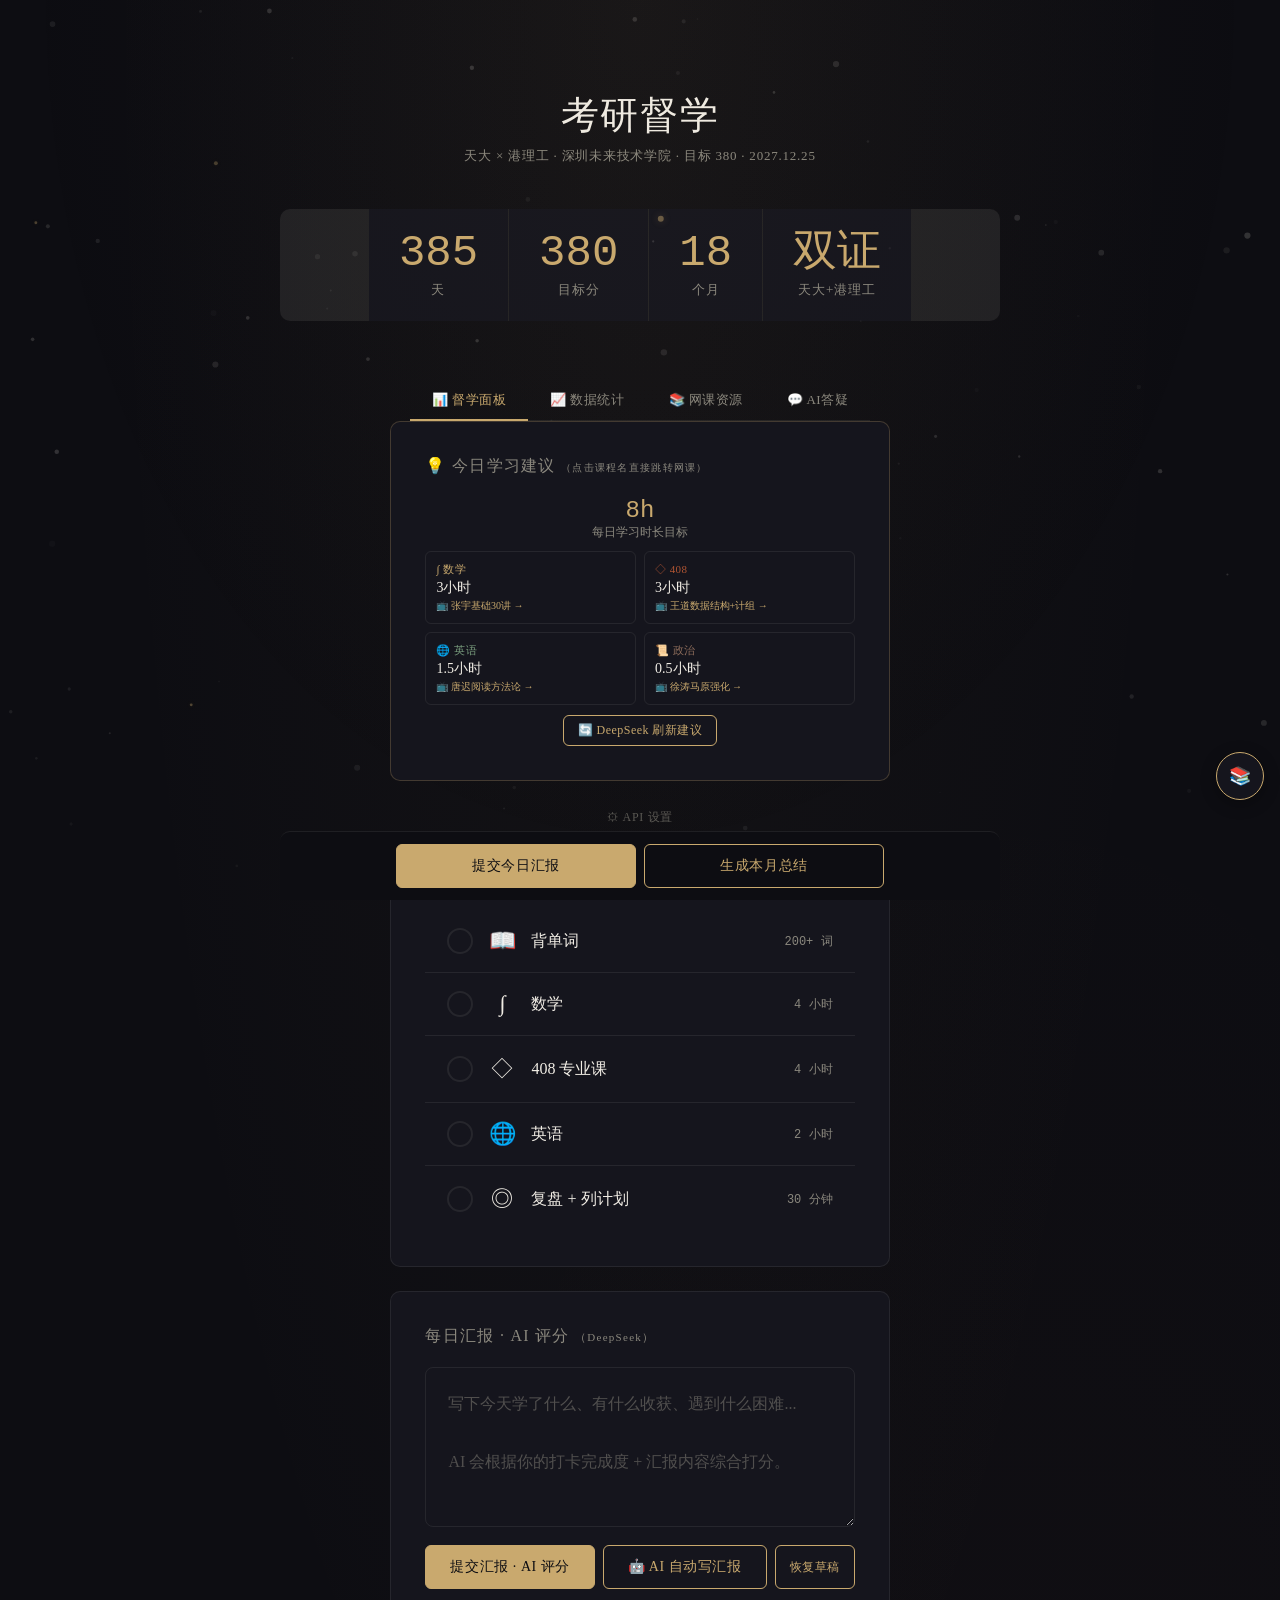
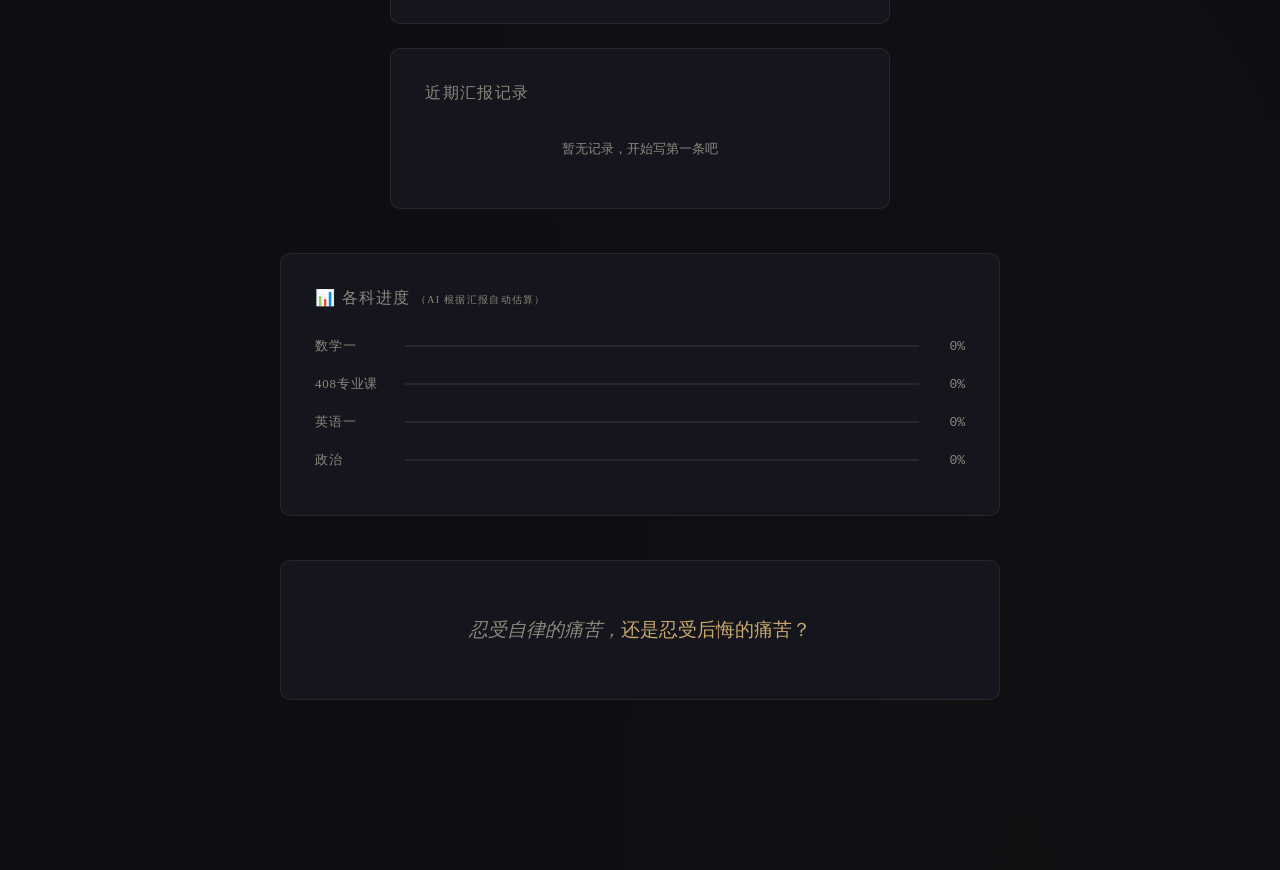
==== commit 152ad3a3: "新增AI答疑标签+月度总结移至数据统计：4大标签(督学/统计/网课/答疑)+DeepSeek实时对话+代码高亮+对话历史" ====
--- a/index.html
+++ b/index.html
@@ -431,6 +431,86 @@
 .quote-block .quote { font-size: 17px; font-style: italic; color: var(--ink-dim); line-height: 2.0; }
 .quote-block .quote em { color: var(--gold); font-style: normal; }
 
+/* ---- AI答疑聊天 ---- */
+.chat-container {
+  display: flex; flex-direction: column; height: calc(100vh - 280px); min-height: 400px;
+}
+.chat-messages {
+  flex: 1; overflow-y: auto; padding: 8px 0; -webkit-overflow-scrolling: touch;
+}
+.chat-msg {
+  margin-bottom: 12px; max-width: 88%; animation: fadeUp 0.3s ease;
+}
+.chat-msg.user { margin-left: auto; }
+.chat-msg.user .chat-bubble {
+  background: rgba(201,169,110,0.15); border: 1px solid rgba(201,169,110,0.25);
+  border-radius: 14px 14px 4px 14px; padding: 10px 14px;
+  color: var(--ink); font-size: 13px; line-height: 1.6;
+}
+.chat-msg.ai .chat-bubble {
+  background: var(--paper-lift); border: 1px solid var(--line);
+  border-radius: 14px 14px 14px 4px; padding: 10px 14px;
+  color: var(--ink-dim); font-size: 13px; line-height: 1.7;
+}
+.chat-msg.ai .chat-bubble code {
+  background: rgba(0,0,0,0.3); padding: 1px 5px; border-radius: 3px;
+  font-family: var(--mono); font-size: 11px; color: var(--gold);
+}
+.chat-msg.ai .chat-bubble pre {
+  background: rgba(0,0,0,0.3); padding: 8px 12px; border-radius: 6px;
+  overflow-x: auto; font-size: 11px; margin: 6px 0;
+}
+.chat-msg-label {
+  font-size: 10px; color: var(--ink-dim); margin-bottom: 3px; letter-spacing: 0.06em;
+}
+.chat-msg.user .chat-msg-label { text-align: right; }
+.chat-input-row {
+  display: flex; gap: 8px; padding: 10px 0; border-top: 1px solid var(--line);
+  flex-shrink: 0;
+}
+.chat-input {
+  flex: 1; background: transparent; border: 1px solid var(--line);
+  border-radius: 8px; padding: 10px 14px; color: var(--ink);
+  font-size: 13px; font-family: var(--font); outline: none; resize: none;
+  min-height: 42px; max-height: 100px; line-height: 1.5;
+}
+.chat-input:focus { border-color: var(--gold); }
+.chat-input::placeholder { color: var(--ink-dim); opacity: 0.4; }
+.chat-send {
+  padding: 10px 16px; background: var(--gold); color: var(--paper);
+  border: none; border-radius: 8px; font-size: 13px; font-family: var(--font);
+  cursor: pointer; transition: all 0.2s; flex-shrink: 0;
+}
+.chat-send:hover { background: var(--gold-burn); }
+.chat-send:disabled { opacity: 0.4; pointer-events: none; }
+.chat-send.loading {
+  position: relative; color: transparent;
+}
+.chat-send.loading::after {
+  content: ''; position: absolute; inset: 0; margin: auto;
+  width: 14px; height: 14px; border: 2px solid var(--paper);
+  border-top-color: transparent; border-radius: 50%;
+  animation: spin 0.6s linear infinite;
+}
+.chat-typing {
+  display: none; padding: 8px 14px; color: var(--ink-dim); font-size: 11px;
+}
+.chat-typing.show { display: block; animation: fadeUp 0.3s ease; }
+.chat-clear {
+  text-align: center; padding: 6px;
+}
+.chat-clear button {
+  background: none; border: none; color: var(--ink-dim); font-size: 10px;
+  cursor: pointer; opacity: 0.5; letter-spacing: 0.04em;
+}
+.chat-clear button:hover { opacity: 1; color: var(--rust); }
+
+@media (max-width: 479px) {
+  .chat-container { height: calc(100vh - 240px); min-height: 300px; }
+  .chat-msg { max-width: 94%; }
+  .chat-msg .chat-bubble { font-size: 12px; padding: 8px 12px; }
+}
+
 .section { margin-top: 20px; }
 
 /* ---- 顶部标签导航 ---- */
@@ -679,6 +759,7 @@
   <button class="tab-btn active" onclick="switchTab('dashboard')">📊 督学面板</button>
   <button class="tab-btn" onclick="switchTab('stats')">📈 数据统计</button>
   <button class="tab-btn" onclick="switchTab('resources')">📚 网课资源</button>
+  <button class="tab-btn" onclick="switchTab('qa')">💬 AI答疑</button>
 </div>
 
 <!-- Tab 1: 督学面板 -->
@@ -864,6 +945,19 @@
       </div>
     </div>
   </div>
+
+  <!-- 月度总结 -->
+  <div class="card section">
+    <h2>📅 月度总结</h2>
+    <div style="font-size:13px;color:var(--ink-dim);margin-bottom:12px;">
+      选择月份，AI 自动汇总该月所有汇报，生成学习成果总结。
+    </div>
+    <div style="display:flex;gap:8px;align-items:center;flex-wrap:wrap;">
+      <select id="month-select" style="background:transparent;border:1px solid var(--line);border-radius:6px;padding:8px 10px;color:var(--ink);font-size:13px;font-family:var(--font);outline:none;" onchange="onMonthChange()"></select>
+      <button class="btn primary" id="monthly-btn" onclick="generateMonthly()">生成 AI 月度总结</button>
+    </div>
+    <div class="monthly-summary" id="monthly-summary"></div>
+  </div>
 </div><!-- /tab-stats -->
 
 <!-- Tab 3: 网课资源（直接展示） -->
@@ -875,6 +969,29 @@
   </div>
 </div>
 
+<!-- Tab 4: AI 答疑 -->
+<div class="tab-panel" id="tab-qa">
+  <div class="card section">
+    <h2>💬 AI 考研答疑 <span style="font-size:10px;color:var(--ink-dim);">（DeepSeek · 数一/408/英一/政治）</span></h2>
+    <div class="chat-container">
+      <div class="chat-messages" id="chat-messages">
+        <div class="chat-msg ai">
+          <div class="chat-msg-label">🤖 AI 导师</div>
+          <div class="chat-bubble">你好！我是你的考研AI导师。数学一、408专业课、英语一、政治，任何问题都可以问我。<br><br>试试问：<br>• "求极限的常用方法有哪些？"<br>• "KMP算法 next 数组怎么求？"<br>• "英语阅读理解怎么提高正确率？"<br>• "马原的剩余价值率怎么算？"</div>
+        </div>
+      </div>
+      <div class="chat-typing" id="chat-typing">⏳ AI 正在思考...</div>
+      <div class="chat-input-row">
+        <textarea class="chat-input" id="chat-input" placeholder="输入你的学习问题..." rows="1" onkeydown="if(event.key==='Enter'&&!event.shiftKey){event.preventDefault();sendChat();}"></textarea>
+        <button class="chat-send" id="chat-send-btn" onclick="sendChat()">发送</button>
+      </div>
+      <div class="chat-clear">
+        <button onclick="clearChat()">清除对话</button>
+      </div>
+    </div>
+  </div>
+</div>
+
 <!-- 网课抽屉触发按钮 -->
 <button class="drawer-toggle" id="drawer-toggle" onclick="toggleDrawer()">
   📚<span class="drawer-badge" id="drawer-badge" style="display:none"></span>
@@ -887,19 +1004,6 @@
     <div style="text-align:center;padding:16px;color:var(--ink-dim);font-size:12px;">提交汇报后 AI 自动更新进度</div>
   </div>
 </div>
-</div>
-
-<!-- 月度总结 -->
-<div class="card section">
-  <h2>月度总结</h2>
-  <div style="font-size:13px;color:var(--ink-dim);margin-bottom:12px;">
-    选择月份，AI 自动汇总该月所有汇报，生成学习成果总结。
-  </div>
-  <div style="display:flex;gap:8px;align-items:center;flex-wrap:wrap;">
-    <select id="month-select" style="background:transparent;border:1px solid var(--line);border-radius:6px;padding:8px 10px;color:var(--ink);font-size:13px;font-family:var(--font);outline:none;" onchange="onMonthChange()"></select>
-    <button class="btn primary" id="monthly-btn" onclick="generateMonthly()">生成 AI 月度总结</button>
-  </div>
-  <div class="monthly-summary" id="monthly-summary"></div>
 </div>
 
 <!-- 每日金句 -->
@@ -1963,6 +2067,99 @@
     toast('生成失败，使用默认计划');
   }
 }
+// ── AI 答疑聊天 ────────────────────────
+function getChatHistory() { return S('chat_history') || []; }
+function saveChatHistory(h) { S('chat_history', h.slice(-40)); }
+function clearChat() {
+  S('chat_history', []);
+  document.getElementById('chat-messages').innerHTML = `
+    <div class="chat-msg ai">
+      <div class="chat-msg-label">🤖 AI 导师</div>
+      <div class="chat-bubble">对话已清除。有什么学习问题尽管问！</div>
+    </div>`;
+  toast('对话已清除');
+}
+
+function renderChatHistory() {
+  const msgs = document.getElementById('chat-messages');
+  const history = getChatHistory();
+  if (!history.length) return;
+  msgs.innerHTML = history.map(m => `
+    <div class="chat-msg ${m.role === 'user' ? 'user' : 'ai'}">
+      <div class="chat-msg-label">${m.role === 'user' ? '👤 你' : '🤖 AI 导师'}</div>
+      <div class="chat-bubble">${m.role === 'user' ? m.content.replace(/</g,'&lt;').replace(/\n/g,'<br>') : m.content.replace(/</g,'&lt;').replace(/\n/g,'<br>').replace(/```(\w*)\n?([\s\S]*?)```/g,'<pre><code>$2</code></pre>').replace(/`([^`]+)`/g,'<code>$1</code>')}</div>
+    </div>
+  `).join('');
+  msgs.scrollTop = msgs.scrollHeight;
+}
+
+async function sendChat() {
+  const input = document.getElementById('chat-input');
+  const btn = document.getElementById('chat-send-btn');
+  const question = input.value.trim();
+  if (!question) return;
+
+  const apiKey = getApiKey();
+  if (!apiKey) {
+    document.getElementById('settings-panel').classList.add('show');
+    toast('请先填写 DeepSeek API Key');
+    return;
+  }
+
+  input.disabled = true; btn.disabled = true;
+  btn.classList.add('loading'); btn.textContent = '';
+  document.getElementById('chat-typing').classList.add('show');
+
+  const history = getChatHistory();
+  history.push({ role: 'user', content: question });
+
+  const msgs = document.getElementById('chat-messages');
+  msgs.innerHTML += `<div class="chat-msg user"><div class="chat-msg-label">👤 你</div><div class="chat-bubble">${question.replace(/</g,'&lt;').replace(/\n/g,'<br>')}</div></div>`;
+  msgs.scrollTop = msgs.scrollHeight;
+
+  try {
+    const contextMessages = [
+      { role: 'system', content: '你是考研AI导师。学生目标：天大×港理工 380分（数一+408+英一+政治），考试2027.12.25。回答简洁准确，数学给步骤，408结合王道教材，英语给技巧+例句，政治结合肖秀荣/徐涛。用中文回答，专业术语保留英文。' },
+      ...history.slice(-10).map(m => ({ role: m.role, content: m.content })),
+    ];
+
+    const resp = await fetch('https://api.deepseek.com/chat/completions', {
+      method: 'POST',
+      headers: { 'Content-Type': 'application/json', 'Authorization': 'Bearer ' + apiKey },
+      body: JSON.stringify({ model: getApiModel(), messages: contextMessages, temperature: 0.7, max_tokens: 1000 }),
+    });
+
+    if (!resp.ok) throw new Error('API error: ' + resp.status);
+    const data = await resp.json();
+    const answer = data.choices[0].message.content.trim();
+
+    history.push({ role: 'assistant', content: answer });
+    saveChatHistory(history);
+
+    document.getElementById('chat-typing').classList.remove('show');
+    msgs.innerHTML += `<div class="chat-msg ai"><div class="chat-msg-label">🤖 AI 导师</div><div class="chat-bubble">${answer.replace(/</g,'&lt;').replace(/\n/g,'<br>').replace(/```(\w*)\n?([\s\S]*?)```/g,'<pre><code>$2</code></pre>').replace(/`([^`]+)`/g,'<code>$1</code>')}</div></div>`;
+    msgs.scrollTop = msgs.scrollHeight;
+  } catch (err) {
+    document.getElementById('chat-typing').classList.remove('show');
+    msgs.innerHTML += `<div class="chat-msg ai"><div class="chat-msg-label">🤖 AI 导师</div><div class="chat-bubble" style="color:var(--rust);">抱歉出错了：${err.message}</div></div>`;
+  } finally {
+    input.disabled = false; btn.disabled = false;
+    btn.classList.remove('loading'); btn.textContent = '发送';
+    input.value = ''; input.focus();
+  }
+}
+
+// 自适应输入框高度
+document.addEventListener('DOMContentLoaded', function() {
+  const ta = document.getElementById('chat-input');
+  if (ta) {
+    ta.addEventListener('input', function() {
+      this.style.height = 'auto';
+      this.style.height = Math.min(this.scrollHeight, 100) + 'px';
+    });
+  }
+});
+
 function switchTab(name) {
   document.querySelectorAll('.tab-btn').forEach(b => b.classList.remove('active'));
   document.querySelectorAll('.tab-panel').forEach(p => p.classList.remove('active'));
@@ -1972,6 +2169,7 @@
   if (panel) panel.classList.add('active');
   if (name === 'stats') { renderStats(); }
   if (name === 'resources') { renderResourceTab(); checkStaleLinks(); }
+  if (name === 'qa') { renderChatHistory(); }
 }
 
 // ── 渲染网课资源到标签页 ──────────────────
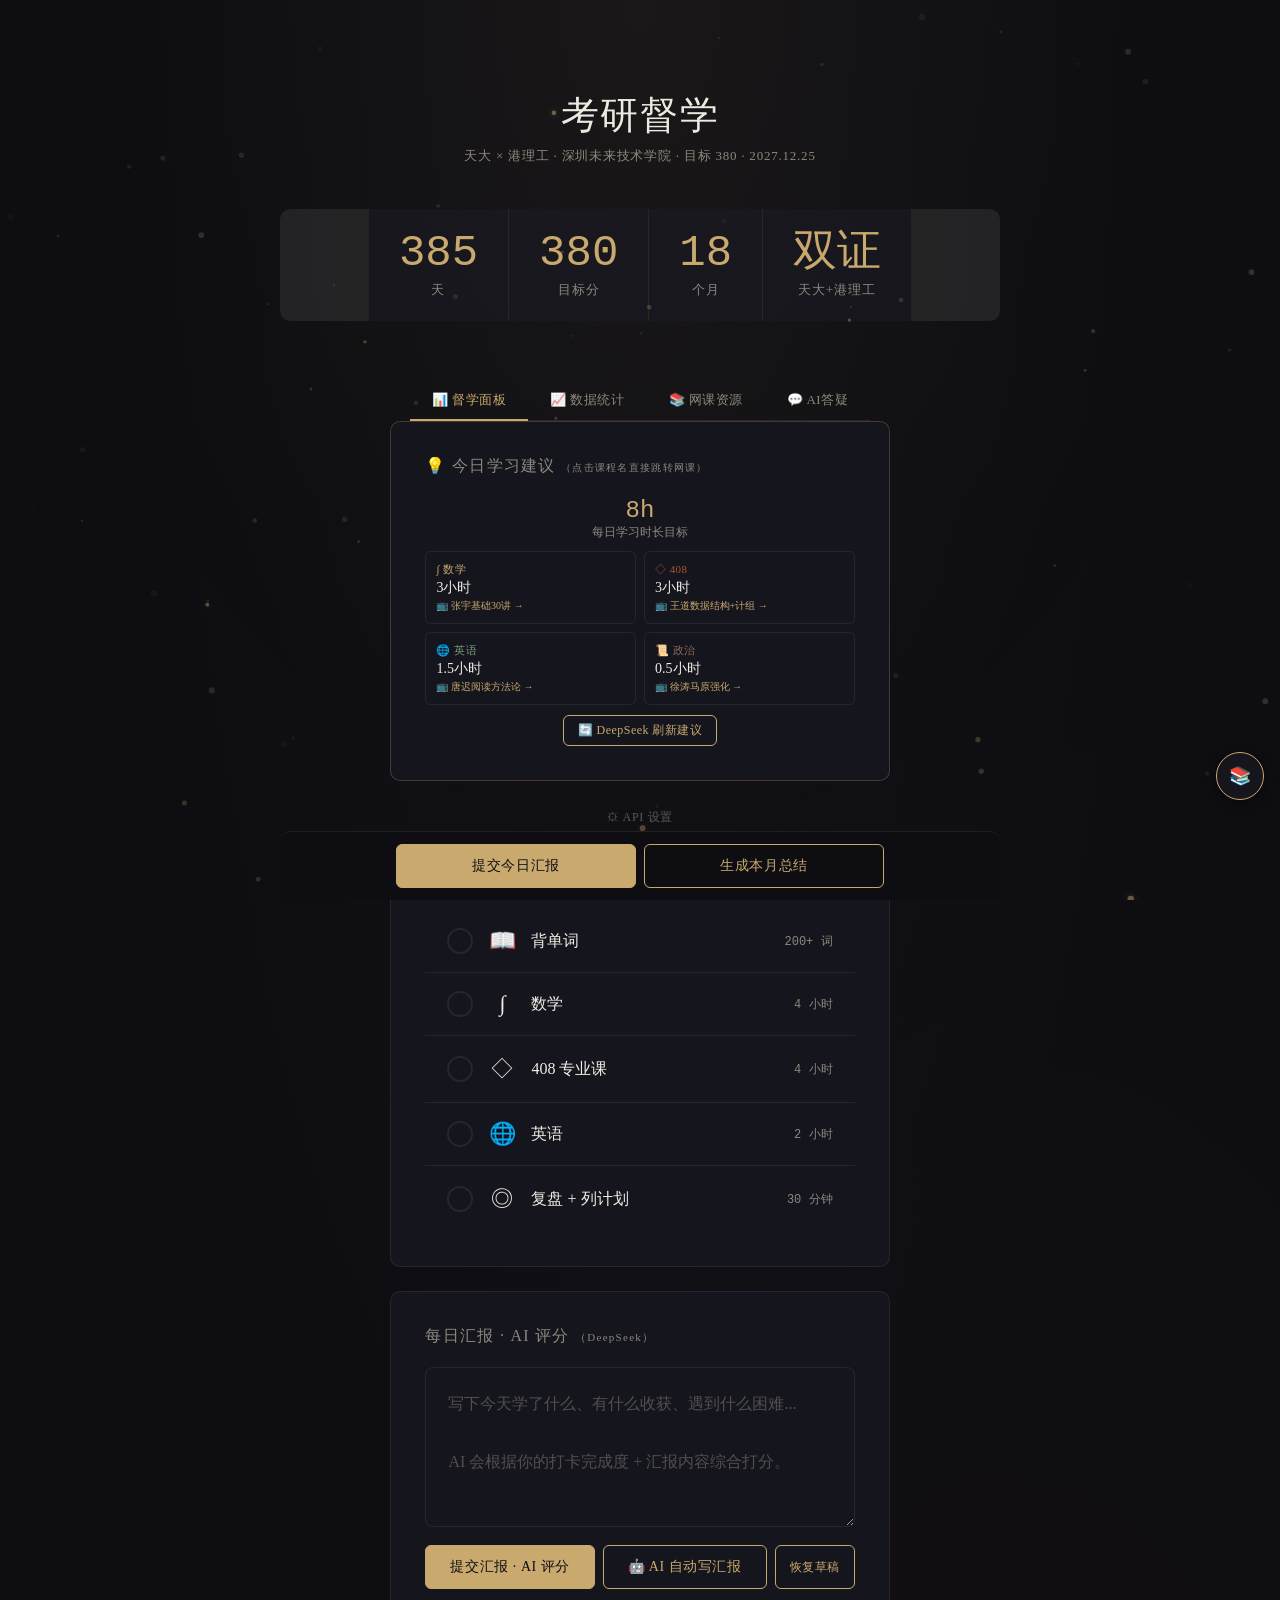
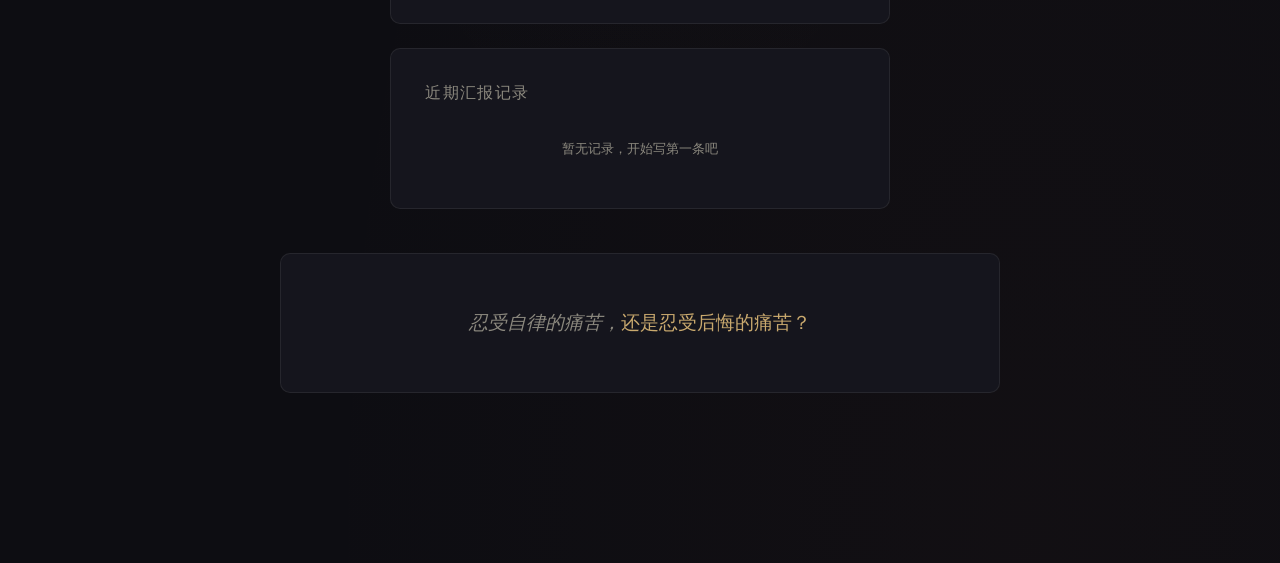
==== commit 69a34f95: "各科进度移至数据统计标签：督学面板精简为建议+打卡+汇报，统计数据集中展示" ====
--- a/index.html
+++ b/index.html
@@ -946,6 +946,14 @@
     </div>
   </div>
 
+  <!-- 各科进度 · AI 自动估算 -->
+  <div class="card section">
+    <h2>📊 各科进度 <span style="font-size:10px;color:var(--ink-dim);">（AI 根据汇报自动估算）</span></h2>
+    <div id="progress-ai">
+      <div style="text-align:center;padding:16px;color:var(--ink-dim);font-size:12px;">提交汇报后 AI 自动更新进度</div>
+    </div>
+  </div>
+
   <!-- 月度总结 -->
   <div class="card section">
     <h2>📅 月度总结</h2>
@@ -997,13 +1005,6 @@
   📚<span class="drawer-badge" id="drawer-badge" style="display:none"></span>
 </button>
 
-<!-- 各科进度 · AI 自动估算 -->
-<div class="card section">
-  <h2>📊 各科进度 <span style="font-size:10px;color:var(--ink-dim);">（AI 根据汇报自动估算）</span></h2>
-  <div id="progress-ai">
-    <div style="text-align:center;padding:16px;color:var(--ink-dim);font-size:12px;">提交汇报后 AI 自动更新进度</div>
-  </div>
-</div>
 </div>
 
 <!-- 每日金句 -->
@@ -2167,7 +2168,7 @@
   if (btn) btn.classList.add('active');
   const panel = document.getElementById('tab-' + name);
   if (panel) panel.classList.add('active');
-  if (name === 'stats') { renderStats(); }
+  if (name === 'stats') { renderStats(); renderProgress(); }
   if (name === 'resources') { renderResourceTab(); checkStaleLinks(); }
   if (name === 'qa') { renderChatHistory(); }
 }
@@ -2186,7 +2187,7 @@
   }
 }
 function refreshStatsIfVisible() {
-  if (document.getElementById('tab-stats').classList.contains('active')) { renderStats(); }
+  if (document.getElementById('tab-stats').classList.contains('active')) { renderStats(); renderProgress(); }
 }
 
 // ── 抽屉开关 ───────────────────────────
@@ -2479,7 +2480,6 @@
   // 渲染
   renderCountdown();
   renderChecklist();
-  renderProgress();
   renderQuote();
   renderHistory();
 
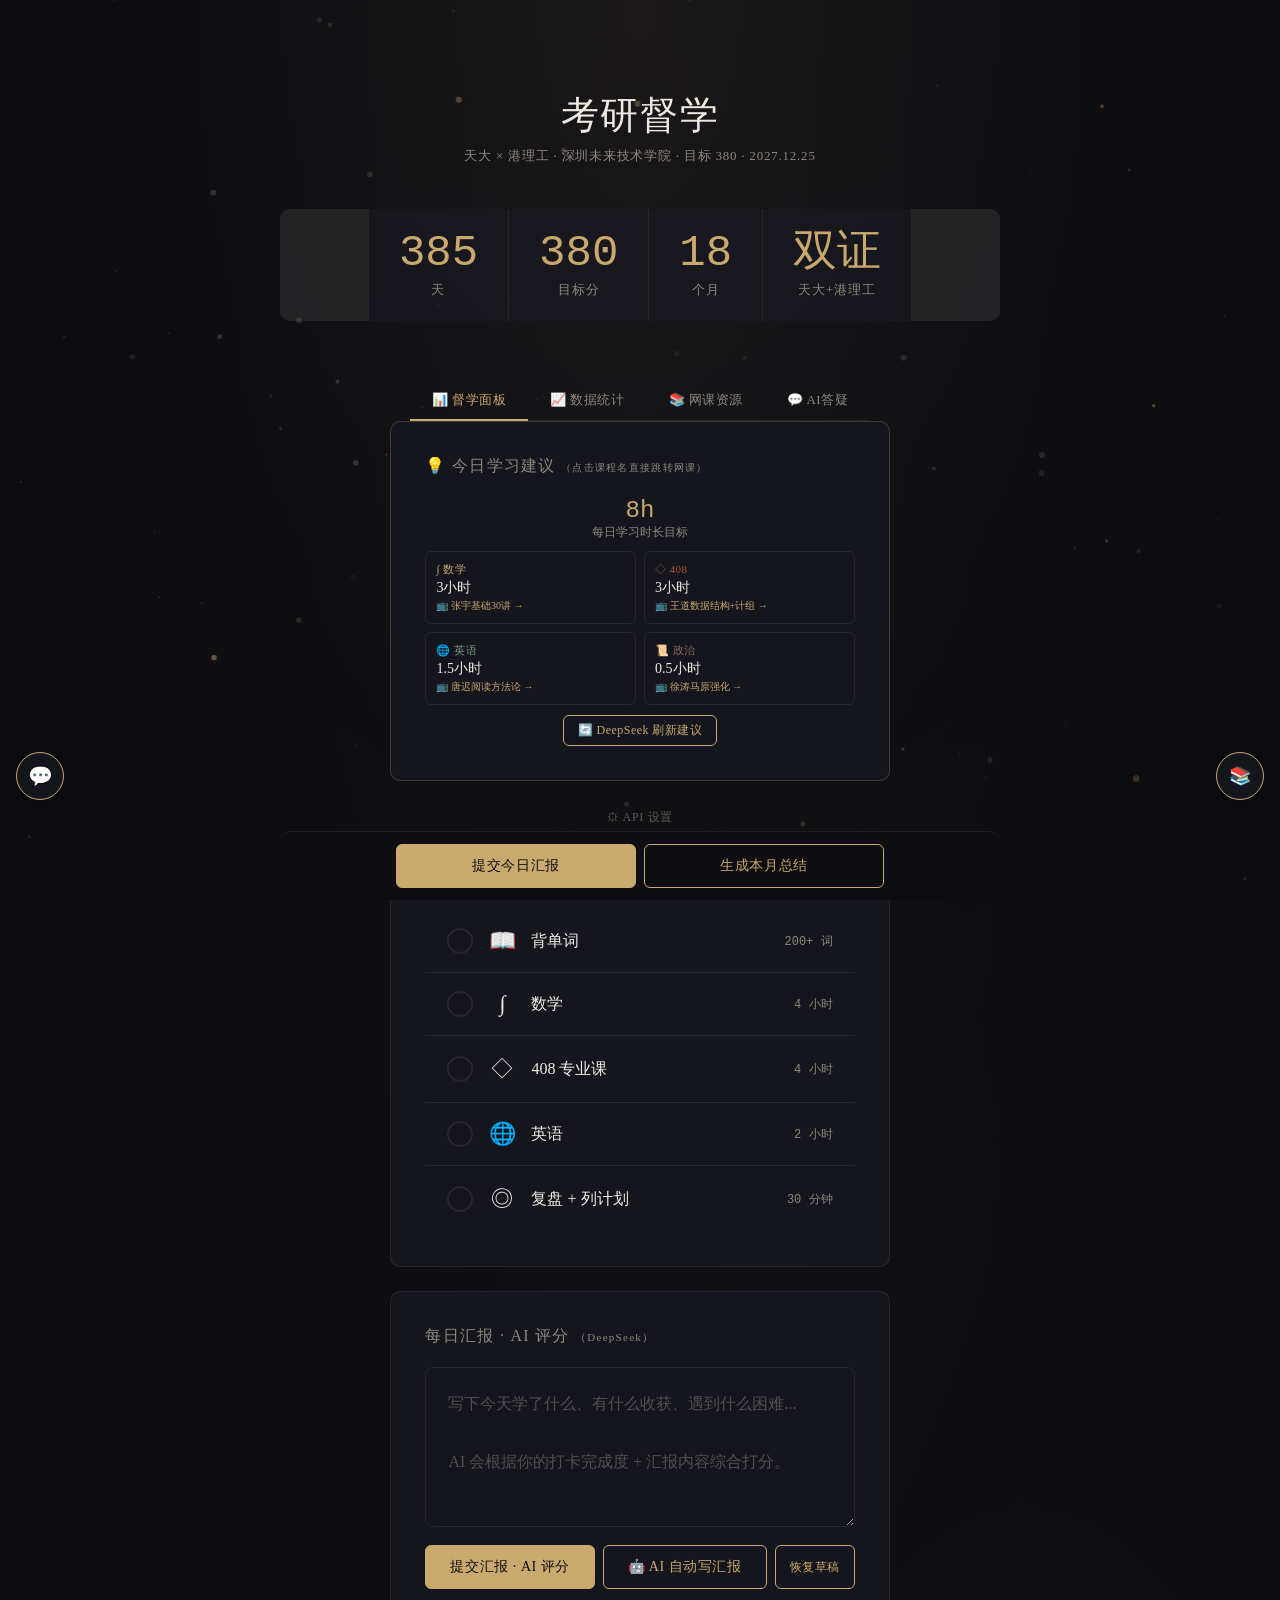
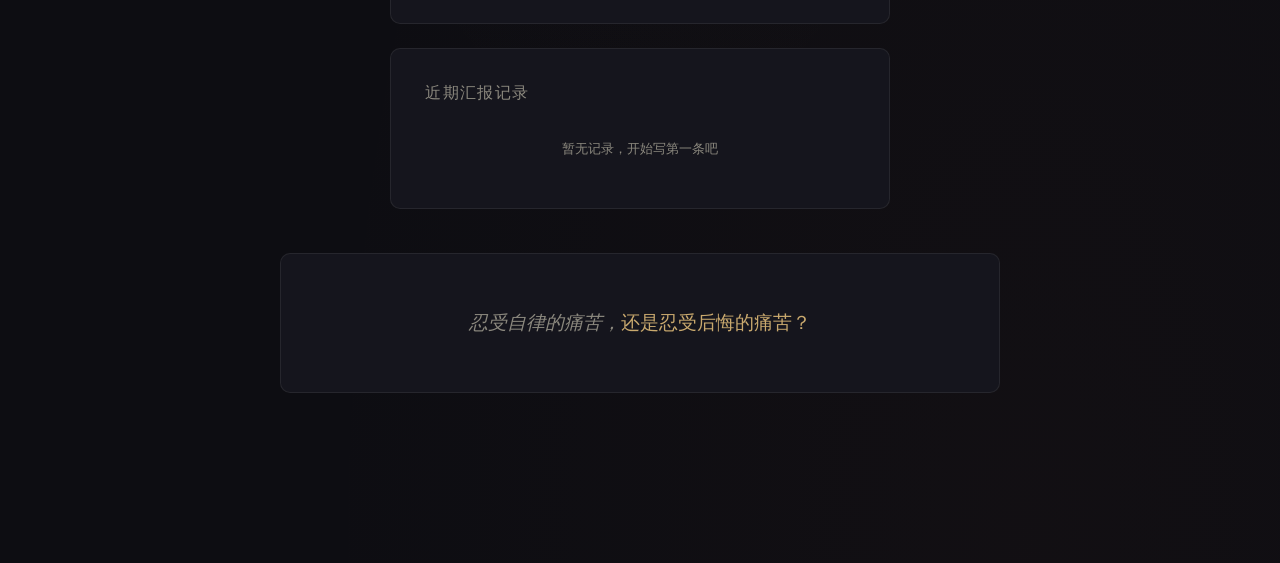
==== commit b551c4d3: "AI答疑新增浮动聊天窗口：左下角💬按钮弹出对话窗，任何标签下都能随时提问" ====
--- a/index.html
+++ b/index.html
@@ -509,6 +509,54 @@
   .chat-container { height: calc(100vh - 240px); min-height: 300px; }
   .chat-msg { max-width: 94%; }
   .chat-msg .chat-bubble { font-size: 12px; padding: 8px 12px; }
+}
+
+/* ---- AI答疑浮动窗口 ---- */
+.chat-float-btn {
+  position: fixed; left: 16px; bottom: 100px; z-index: 498;
+  width: 48px; height: 48px; border-radius: 50%;
+  background: var(--paper-lift); border: 1px solid var(--gold);
+  color: var(--gold); font-size: 20px; cursor: pointer;
+  display: flex; align-items: center; justify-content: center;
+  box-shadow: 0 4px 16px rgba(0,0,0,0.3);
+  transition: all 0.25s cubic-bezier(0.25, 0.1, 0.25, 1);
+}
+.chat-float-btn:hover { background: var(--gold); color: var(--paper); transform: scale(1.05); }
+.chat-float-btn:active { transform: scale(0.94); }
+
+.chat-popup {
+  position: fixed; left: 20px; bottom: 160px; z-index: 502;
+  width: 380px; max-width: calc(100vw - 32px); height: 480px; max-height: 60vh;
+  background: var(--paper); border: 1px solid var(--line); border-radius: 14px;
+  display: none; flex-direction: column;
+  box-shadow: 0 8px 40px rgba(0,0,0,0.5);
+  animation: fadeUp 0.25s ease;
+}
+.chat-popup.open { display: flex; }
+.chat-popup-header {
+  display: flex; align-items: center; justify-content: space-between;
+  padding: 12px 16px; border-bottom: 1px solid var(--line); flex-shrink: 0;
+}
+.chat-popup-header span { font-size: 13px; color: var(--gold); letter-spacing: 0.04em; }
+.chat-popup-close {
+  background: none; border: 1px solid var(--line); color: var(--ink-dim);
+  width: 26px; height: 26px; border-radius: 50%; cursor: pointer;
+  font-size: 12px; display: flex; align-items: center; justify-content: center;
+}
+.chat-popup-close:hover { border-color: var(--gold); color: var(--gold); }
+.chat-popup .chat-messages { flex: 1; overflow-y: auto; padding: 12px 14px; }
+.chat-popup .chat-msg { max-width: 95%; margin-bottom: 8px; }
+.chat-popup .chat-bubble { font-size: 12px; padding: 8px 12px; }
+.chat-popup .chat-input-row { padding: 8px 12px; }
+.chat-popup .chat-input { font-size: 12px; padding: 8px 10px; }
+.chat-popup .chat-send { font-size: 12px; padding: 8px 12px; }
+.chat-popup .chat-typing { padding: 4px 14px; font-size: 10px; }
+.chat-popup .chat-clear { padding: 4px; }
+.chat-popup .chat-clear button { font-size: 9px; }
+
+@media (max-width: 479px) {
+  .chat-popup { left: 8px; right: 8px; bottom: 140px; width: auto; max-width: none; height: 400px; }
+  .chat-float-btn { left: 10px; bottom: 90px; width: 42px; height: 42px; font-size: 18px; }
 }
 
 .section { margin-top: 20px; }
@@ -998,6 +1046,29 @@
       </div>
     </div>
   </div>
+</div>
+
+<!-- AI答疑浮动按钮 -->
+<button class="chat-float-btn" id="chat-float-btn" onclick="toggleChatPopup()">💬</button>
+
+<!-- AI答疑浮动窗口 -->
+<div class="chat-popup" id="chat-popup">
+  <div class="chat-popup-header">
+    <span>💬 AI 考研答疑</span>
+    <button class="chat-popup-close" onclick="toggleChatPopup()">✕</button>
+  </div>
+  <div class="chat-messages" id="chat-popup-messages">
+    <div class="chat-msg ai">
+      <div class="chat-msg-label">🤖 AI 导师</div>
+      <div class="chat-bubble">有什么学习问题尽管问！<br>数学/408/英语/政治都可以。</div>
+    </div>
+  </div>
+  <div class="chat-typing" id="chat-popup-typing">⏳ AI 思考中...</div>
+  <div class="chat-input-row">
+    <textarea class="chat-input" id="chat-popup-input" placeholder="输入问题，Enter 发送..." rows="1" onkeydown="if(event.key==='Enter'&&!event.shiftKey){event.preventDefault();sendChatPopup();}"></textarea>
+    <button class="chat-send" id="chat-popup-send-btn" onclick="sendChatPopup()">发送</button>
+  </div>
+  <div class="chat-clear"><button onclick="clearChatPopup()">清除对话</button></div>
 </div>
 
 <!-- 网课抽屉触发按钮 -->
@@ -2161,6 +2232,69 @@
   }
 });
 
+// ── 浮动聊天窗口 ──────────────────────
+function toggleChatPopup() {
+  document.getElementById('chat-popup').classList.toggle('open');
+}
+function clearChatPopup() {
+  S('chat_history', []);
+  const msg1 = '<div class="chat-msg ai"><div class="chat-msg-label">🤖 AI 导师</div><div class="chat-bubble">对话已清除，问吧！</div></div>';
+  document.getElementById('chat-popup-messages').innerHTML = msg1;
+  document.getElementById('chat-messages').innerHTML = msg1;
+}
+
+async function sendChatPopup() {
+  const input = document.getElementById('chat-popup-input');
+  const btn = document.getElementById('chat-popup-send-btn');
+  const question = input.value.trim();
+  if (!question) return;
+
+  const apiKey = getApiKey();
+  if (!apiKey) { document.getElementById('settings-panel').classList.add('show'); toast('请先填写 API Key'); return; }
+
+  input.disabled = true; btn.disabled = true;
+  btn.classList.add('loading'); btn.textContent = '';
+  document.getElementById('chat-popup-typing').classList.add('show');
+
+  const history = getChatHistory();
+  history.push({ role: 'user', content: question });
+
+  const msgs = document.getElementById('chat-popup-messages');
+  msgs.innerHTML += `<div class="chat-msg user"><div class="chat-msg-label">👤 你</div><div class="chat-bubble">${question.replace(/</g,'&lt;').replace(/\n/g,'<br>')}</div></div>`;
+  msgs.scrollTop = msgs.scrollHeight;
+
+  try {
+    const contextMessages = [
+      { role: 'system', content: '你是考研AI导师。学生目标：天大×港理工 380分（数一+408+英一+政治），考试2027.12.25。回答简洁准确，数学给步骤，408结合王道教材，英语给技巧+例句，政治结合肖秀荣/徐涛。中文回答。' },
+      ...history.slice(-10).map(m => ({ role: m.role, content: m.content })),
+    ];
+
+    const resp = await fetch('https://api.deepseek.com/chat/completions', {
+      method: 'POST',
+      headers: { 'Content-Type': 'application/json', 'Authorization': 'Bearer ' + apiKey },
+      body: JSON.stringify({ model: getApiModel(), messages: contextMessages, temperature: 0.7, max_tokens: 1000 }),
+    });
+
+    if (!resp.ok) throw new Error('API error: ' + resp.status);
+    const data = await resp.json();
+    const answer = data.choices[0].message.content.trim();
+
+    history.push({ role: 'assistant', content: answer });
+    saveChatHistory(history);
+
+    document.getElementById('chat-popup-typing').classList.remove('show');
+    msgs.innerHTML += `<div class="chat-msg ai"><div class="chat-msg-label">🤖 AI 导师</div><div class="chat-bubble">${answer.replace(/</g,'&lt;').replace(/\n/g,'<br>').replace(/```(\w*)\n?([\s\S]*?)```/g,'<pre><code>$2</code></pre>').replace(/`([^`]+)`/g,'<code>$1</code>')}</div></div>`;
+    msgs.scrollTop = msgs.scrollHeight;
+  } catch (err) {
+    document.getElementById('chat-popup-typing').classList.remove('show');
+    msgs.innerHTML += `<div class="chat-msg ai"><div class="chat-msg-label">🤖 AI 导师</div><div class="chat-bubble" style="color:var(--rust);">出错了：${err.message}</div></div>`;
+  } finally {
+    input.disabled = false; btn.disabled = false;
+    btn.classList.remove('loading'); btn.textContent = '发送';
+    input.value = ''; input.focus();
+  }
+}
+
 function switchTab(name) {
   document.querySelectorAll('.tab-btn').forEach(b => b.classList.remove('active'));
   document.querySelectorAll('.tab-panel').forEach(p => p.classList.remove('active'));
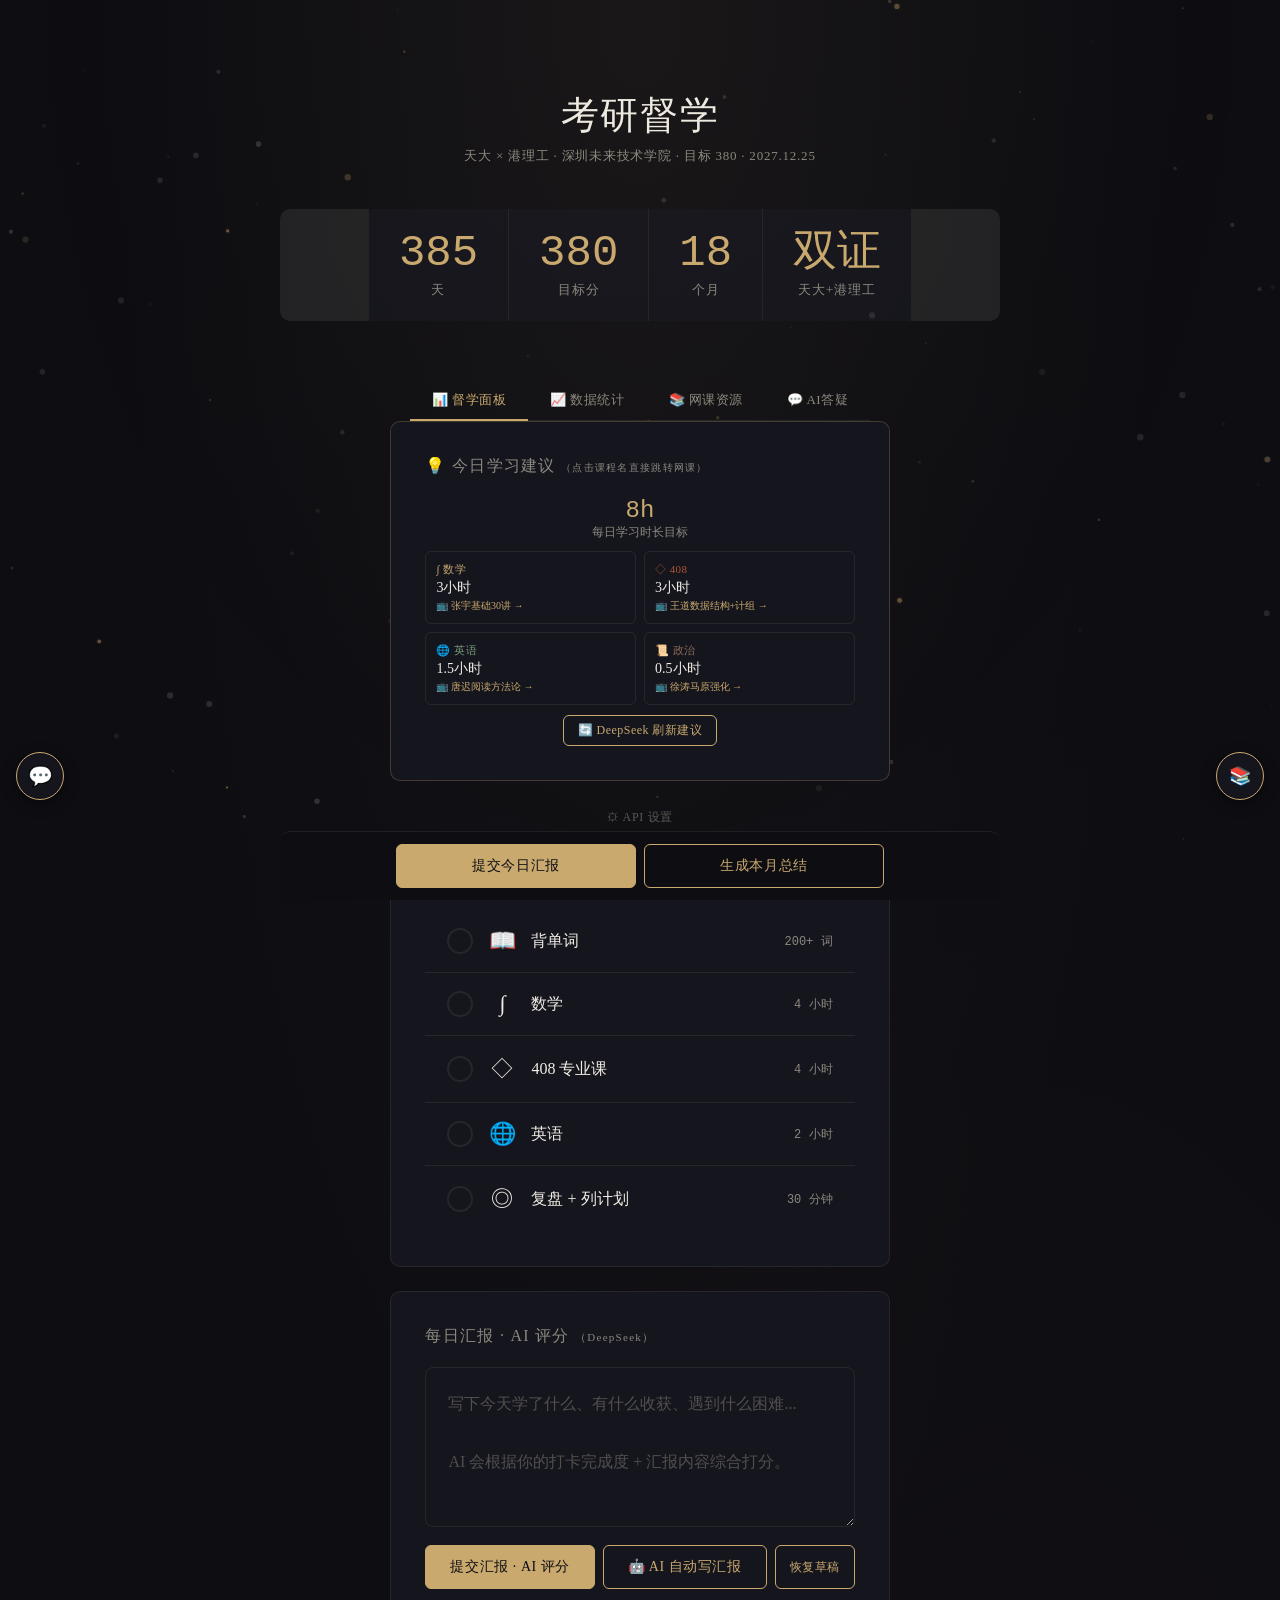
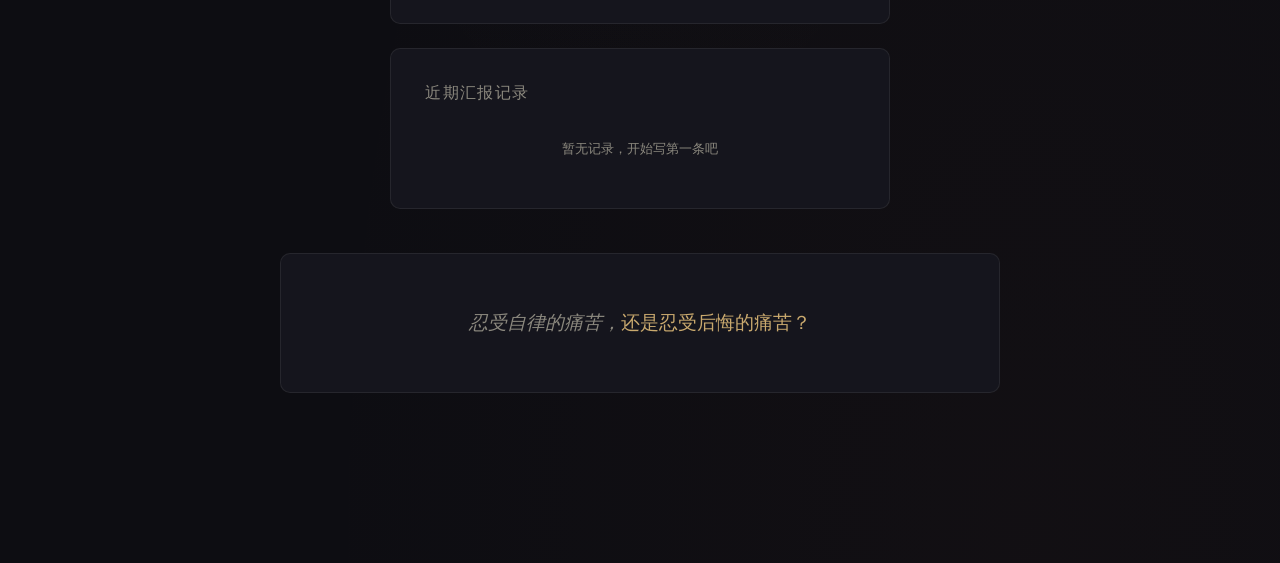
==== commit 34ab6df3: "每日建议结合AI答疑记录量身定制：分析学生提问诊断薄弱点，个性化安排学习计划" ====
--- a/index.html
+++ b/index.html
@@ -1601,7 +1601,10 @@
       .map(([k, v]) => `${k}: ${v.count}次点击`)
       .join(', ') || '暂无网课观看记录';
 
-    const userMessage = `【今日打卡情况】\n${checkSummary}\n完成项：${doneCount}/${CHECK_ITEMS.length}\n\n【近7天网课观看记录】\n${recentClicks}\n\n【学习汇报】\n${reportText}`;
+    // 收集最近答疑
+    const recentQA = getChatHistory().slice(-6).map(m => `[${m.role === 'user' ? '问' : '答'}] ${m.content.slice(0, 100)}`).join('\n');
+
+    const userMessage = `【今日打卡情况】\n${checkSummary}\n完成项：${doneCount}/${CHECK_ITEMS.length}\n\n【近7天网课观看记录】\n${recentClicks}\n\n【近期答疑记录】\n${recentQA || '无'}\n\n【学习汇报】\n${reportText}`;
 
     const result = await callDeepSeek(systemPrompt, userMessage);
 
@@ -2032,6 +2035,12 @@
   let html = '<div style="text-align:center;margin-bottom:10px;">';
   html += '<div style="font-size:24px;font-family:var(--mono);color:var(--gold);">8h</div>';
   html += '<div style="font-size:12px;color:var(--ink-dim);">每日学习时长目标</div></div>';
+  if (data.painPoints) {
+    html += `<div style="padding:8px 12px;margin-bottom:10px;border:1px solid rgba(201,169,110,0.3);border-radius:6px;font-size:11px;color:var(--gold-burn);text-align:center;">🎯 诊断薄弱点：${data.painPoints}</div>`;
+  }
+  if (data.tip) {
+    html += `<div style="font-size:12px;color:var(--ink);text-align:center;margin-bottom:10px;font-style:italic;">"${data.tip}"</div>`;
+  }
   html += buildAdviceGrid(data.schedule || {}, data.courses || {}, data.weakSubjects || []);
   html += '<div style="text-align:center;margin-top:10px;"><button class="btn small" onclick="regenerateAdvice()">🔄 DeepSeek 刷新建议</button></div>';
   content.innerHTML = html;
@@ -2087,26 +2096,44 @@
   const last3 = dates.slice(-3).map(d => reports[d].score || 0);
   const avgRecent = last3.length ? Math.round(last3.reduce((a,b)=>a+b,0)/last3.length) : 0;
 
+  // 收集最近的答疑问题，分析薄弱点
+  const chatHistory = getChatHistory();
+  const recentQuestions = chatHistory
+    .filter(m => m.role === 'user')
+    .slice(-10)
+    .map(m => m.content.slice(0, 80))
+    .join(' | ');
+  const recentAnswers = chatHistory
+    .filter(m => m.role === 'assistant')
+    .slice(-5)
+    .map(m => m.content.slice(0, 100))
+    .join(' | ');
+
   const prompt = `你是一位考研督学AI。学生目标：天大×港理工 380分。每日学习8小时。
 
 当前数据：
 - 各科AI估算进度：${JSON.stringify(prog)}
 - 近14天网课观看：${recentClicks}
 - 近3天平均分：${avgRecent}
-
-请生成今日8小时学习计划，返回严格JSON：
+- 学生最近提问的问题：${recentQuestions || '暂无'}
+- AI最近回答摘要：${recentAnswers || '暂无'}
+
+请分析学生最近在问什么类型的题、卡在哪个知识点，然后量身定制今日8小时学习计划，返回严格JSON：
 {
   "schedule": {"math":"3小时","cs":"3小时","eng":"1.5小时","pol":"0.5小时"},
   "courses": {"math":"张宇基础30讲第X讲","cs":"王道数据结构第X章","eng":"唐迟阅读方法论第X课","pol":"今日暂不安排"},
   "weakSubjects": ["cs"],
+  "painPoints": "学生最近卡在极限计算和KMP算法",
   "tip": "一句话学习建议"
 }
 
 规则：
+- 根据提问内容判断学生卡在哪，优先攻克痛点
 - 薄弱科目（进度最低的）多分配时间
 - 课程名具体到章节，确保能搜到
 - 政治进度<30%时不安排
-- tip 简短有力，有煽动性`;
+- tip 简短有力，有煽动性
+- painPoints 一句话总结学生当前的知识薄弱点`;
 
   const resp = await fetch('https://api.deepseek.com/chat/completions', {
     method: 'POST',
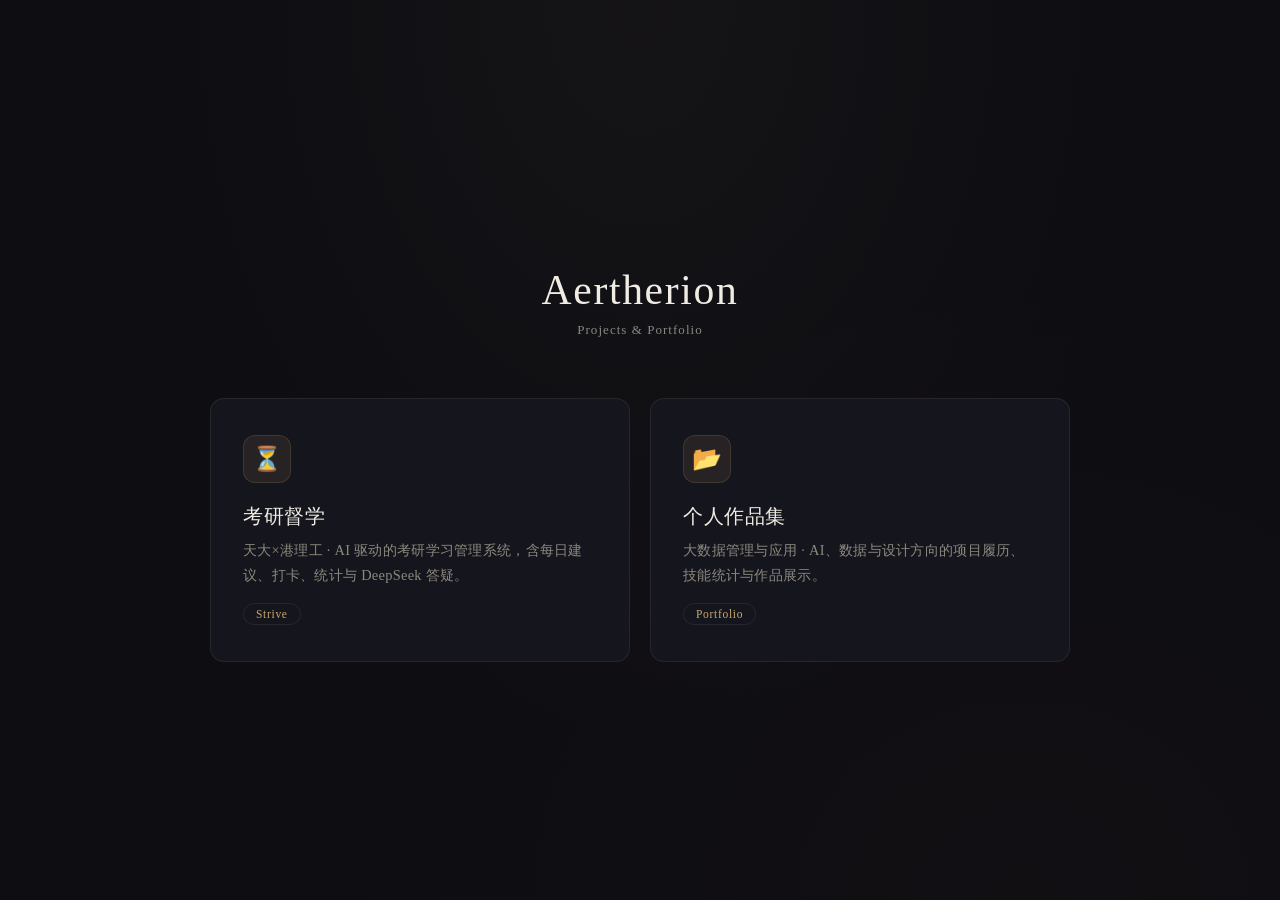
==== commit 9e2152df: "feat: 作品集+考研督学共存 — 导航首页 + portfolio 子目录 + strive 子目录 - / → 导航首页（响应式卡片布局） - /strive/ → 考研督学（天大×港理工，原内" ====
--- a/index.html
+++ b/index.html
@@ -2,21 +2,10 @@
 <html lang="zh-CN">
 <head>
 <meta charset="UTF-8">
-<meta name="viewport" content="width=device-width, initial-scale=1.0, viewport-fit=cover, maximum-scale=5.0, user-scalable=yes">
-<meta name="apple-mobile-web-app-capable" content="yes">
-<meta name="apple-mobile-web-app-status-bar-style" content="black-translucent">
-<meta name="apple-mobile-web-app-title" content="考研督学">
-<meta name="mobile-web-app-capable" content="yes">
+<meta name="viewport" content="width=device-width, initial-scale=1.0, viewport-fit=cover">
 <meta name="theme-color" content="#0d0d12">
-<meta name="color-scheme" content="dark">
-<link rel="apple-touch-icon" href="data:image/svg+xml,<svg xmlns='http://www.w3.org/2000/svg' viewBox='0 0 100 100'><rect width='100' height='100' rx='22' fill='%230a0a0f'/><text x='50' y='68' font-size='58' text-anchor='middle'>⏳</text></svg>">
-<link rel="icon" type="image/svg+xml" href="data:image/svg+xml,<svg xmlns='http://www.w3.org/2000/svg' viewBox='0 0 100 100'><rect width='100' height='100' rx='22' fill='%230a0a0f'/><text x='50' y='68' font-size='58' text-anchor='middle'>⏳</text></svg>">
-<title>考研督学 · 天大×港理工 · 380+</title>
+<title>Aertherion · Projects</title>
 <style>
-/* ============================================================
-   Strive · Art Direction · 暗金墨色
-   后续所有网页设计按此风格执行（永久锁定）
-   ============================================================ */
 :root {
   --ink: #f0ece4;
   --ink-dim: #8b887e;
@@ -24,2664 +13,188 @@
   --paper-lift: #15151d;
   --gold: #c9a96e;
   --gold-burn: #e8c97a;
-  --rust: #b15533;
   --line: rgba(240,236,228,0.08);
-  --radius: 10px;
-  --font: 'Georgia', 'Times New Roman', 'PingFang SC', 'Microsoft YaHei', 'Noto Serif SC', 'Hiragino Sans GB', 'WenQuanYi Micro Hei', serif;
-  --mono: 'SF Mono', 'Menlo', 'Monaco', 'Cascadia Code', 'Consolas', 'Courier New', monospace;
+  --radius: 14px;
+  --font: 'Georgia', 'Times New Roman', 'PingFang SC', 'Microsoft YaHei', 'Noto Serif SC', serif;
+  --mono: 'SF Mono', 'Menlo', 'Monaco', 'Cascadia Code', monospace;
 }
 * { box-sizing: border-box; margin: 0; padding: 0; }
-
-/* ---- 粒子画布 ---- */
-#particles {
-  position: fixed; inset: 0; z-index: 0; pointer-events: none;
-  opacity: 0.7;
-}
 
 body {
   background: var(--paper);
   color: var(--ink);
   font-family: var(--font);
   min-height: 100vh;
-  padding: 32px 24px 140px;
-  -webkit-tap-highlight-color: transparent;
-  user-select: none; -webkit-user-select: none;
+  display: flex;
+  flex-direction: column;
+  align-items: center;
+  justify-content: center;
+  padding: 32px 24px;
   background-image:
     radial-gradient(ellipse at 50% 0%, rgba(201,169,110,0.04) 0%, transparent 60%),
     radial-gradient(ellipse at 80% 100%, rgba(177,85,51,0.03) 0%, transparent 50%);
-}
-
-h1 { font-size: 34px; font-weight: 400; letter-spacing: 0.04em; color: var(--ink); }
-h2 { font-size: 15px; font-weight: 400; letter-spacing: 0.08em; color: var(--ink-dim); margin-bottom: 20px; }
-.numeral { font-family: var(--mono); font-feature-settings: "tnum"; }
-
-.header { text-align: center; padding: 50px 0 16px; }
-.header h1 { margin-bottom: 6px; }
-.header .tagline { font-size: 13px; color: var(--ink-dim); letter-spacing: 0.06em; }
-
-.countdown-strip {
-  display: flex; gap: 1px; justify-content: center; margin: 28px 0 36px;
-  background: var(--line); border-radius: var(--radius); overflow: hidden;
-}
-.countdown-strip .cell {
-  background: var(--paper-lift); padding: 20px 24px; text-align: center; min-width: 76px;
-}
-.countdown-strip .num { font-size: 40px; font-weight: 400; color: var(--gold); font-family: var(--mono); line-height: 1; }
-.countdown-strip .lbl { font-size: 12px; color: var(--ink-dim); letter-spacing: 0.08em; margin-top: 6px; }
+  -webkit-tap-highlight-color: transparent;
+}
+
+.header {
+  text-align: center;
+  margin-bottom: 60px;
+}
+.header h1 {
+  font-size: clamp(1.6rem, 5vw, 2.6rem);
+  font-weight: 400;
+  letter-spacing: 0.04em;
+  color: var(--ink);
+  margin-bottom: 8px;
+}
+.header .tagline {
+  font-size: 13px;
+  color: var(--ink-dim);
+  letter-spacing: 0.08em;
+}
+
+.cards {
+  display: grid;
+  grid-template-columns: repeat(auto-fit, minmax(300px, 1fr));
+  gap: 20px;
+  width: min(860px, 100%);
+}
 
 .card {
-  background: var(--paper-lift); border: 1px solid var(--line); border-radius: var(--radius);
-  padding: 28px; margin-bottom: 20px;
-}
-
-/* ---- 打卡 ---- */
-.check-row {
-  display: flex; align-items: center; gap: 14px; padding: 16px 18px;
-  border-bottom: 1px solid var(--line); cursor: pointer; transition: all 0.2s;
-}
-.check-row:last-child { border-bottom: none; }
-.check-row.done { opacity: 0.4; }
-.check-row.done .check-mark { border-color: var(--gold); background: var(--gold); }
-.check-mark {
-  width: 26px; height: 26px; border-radius: 50%; border: 2px solid var(--line);
-  flex-shrink: 0; display: flex; align-items: center; justify-content: center;
-  font-size: 12px; transition: all 0.2s;
-}
-.check-icon { font-size: 22px; width: 30px; text-align: center; flex-shrink: 0; }
-.check-label { flex: 1; font-size: 15px; }
-.check-target { font-size: 12px; color: var(--ink-dim); font-family: var(--mono); }
-
-/* ---- 汇报 + 评分 ---- */
-.report-area {
-  width: 100%; min-height: 140px; background: transparent;
-  border: 1px solid var(--line); border-radius: 8px;
-  padding: 18px; color: var(--ink); font-size: 15px;
-  font-family: var(--font); resize: vertical; outline: none;
-  line-height: 1.8; margin-bottom: 14px;
-}
-.report-area:focus { border-color: var(--gold); }
-.report-area::placeholder { color: var(--ink-dim); opacity: 0.5; }
-
-.score-card {
-  margin-top: 18px; padding: 24px; border-radius: 8px;
-  border: 1px solid var(--line); display: none;
-}
-.score-card.show { display: block; animation: fadeUp 0.4s ease; }
-@keyframes fadeUp { from { opacity: 0; transform: translateY(8px); } }
-
-.score-header {
-  display: flex; align-items: center; gap: 18px; margin-bottom: 16px;
-}
-.score-circle {
-  width: 64px; height: 64px; border-radius: 50%; border: 2px solid var(--gold);
-  display: flex; align-items: center; justify-content: center;
-  font-size: 26px; font-family: var(--mono); color: var(--gold); flex-shrink: 0;
-}
-.score-circle.high { border-color: #7a9e7e; color: #7a9e7e; }
-.score-circle.mid { border-color: var(--gold); color: var(--gold); }
-.score-circle.low { border-color: var(--rust); color: var(--rust); }
-.score-meta { flex: 1; }
-.score-grade { font-size: 18px; font-family: var(--mono); }
-.score-comment { font-size: 14px; color: var(--ink-dim); margin-top: 4px; line-height: 1.6; }
-
-.score-detail { font-size: 13px; color: var(--ink-dim); line-height: 1.8; }
-.score-detail .hl { color: #7a9e7e; }
-.score-detail .prob { color: var(--rust); }
-.score-detail .prio { color: var(--gold-burn); }
-.score-detail .subject-tag {
-  display: inline-block; padding: 2px 8px; border-radius: 4px;
-  font-size: 12px; margin: 3px 6px 3px 0;
-  border: 1px solid var(--line); color: var(--ink-dim);
-}
-
-/* ---- 按钮 ---- */
-.btn {
-  padding: 10px 20px; border: 1px solid var(--gold); border-radius: 6px;
-  background: transparent; color: var(--gold); font-size: 13px;
-  font-family: var(--font); cursor: pointer; letter-spacing: 0.04em;
-  transition: all 0.2s; white-space: nowrap;
-}
-.btn:hover, .btn:active { background: var(--gold); color: var(--paper); }
-.btn.primary { background: var(--gold); color: var(--paper); border-color: var(--gold); }
-.btn.primary:hover { background: var(--gold-burn); }
-.btn.small { padding: 6px 14px; font-size: 12px; }
-.btn:disabled { opacity: 0.4; pointer-events: none; }
-.btn.loading {
-  position: relative; color: transparent;
-}
-.btn.loading::after {
-  content: ''; position: absolute; inset: 0;
-  margin: auto; width: 14px; height: 14px;
-  border: 2px solid var(--gold); border-top-color: transparent;
-  border-radius: 50%; animation: spin 0.6s linear infinite;
-}
-@keyframes spin { to { transform: rotate(360deg); } }
-
-/* ---- 月度总结 ---- */
-.monthly-summary {
-  display: none; margin-top: 12px; padding: 16px;
-  border-radius: 8px; border: 1px solid var(--line);
-  animation: fadeUp 0.4s ease;
-}
-.monthly-summary.show { display: block; }
-.monthly-summary h3 {
-  font-size: 15px; font-weight: 400; color: var(--gold);
-  letter-spacing: 0.04em; margin-bottom: 14px;
-}
-.monthly-summary .summary-text {
-  font-size: 14px; line-height: 1.9; color: var(--ink-dim);
-}
-.monthly-summary .stat-grid {
-  display: grid; grid-template-columns: 1fr 1fr; gap: 8px; margin: 12px 0;
-}
-.monthly-summary .stat-item {
-  padding: 10px; border: 1px solid var(--line); border-radius: 6px; text-align: center;
-}
-.monthly-summary .stat-num { font-size: 26px; font-family: var(--mono); color: var(--gold); }
-.monthly-summary .stat-lbl { font-size: 11px; color: var(--ink-dim); letter-spacing: 0.06em; margin-top: 4px; }
-
-/* ---- 历史 ---- */
-/* ---- 学习资源抽屉 ---- */
-.drawer-overlay {
-  position: fixed; inset: 0; background: rgba(0,0,0,0.55); z-index: 500;
-  opacity: 0; pointer-events: none; transition: opacity 0.3s;
-}
-.drawer-overlay.open { opacity: 1; pointer-events: auto; }
-.drawer {
-  position: fixed; top: 0; right: 0; bottom: 0; width: 380px; max-width: 92vw;
-  background: var(--paper); z-index: 501;
-  transform: translateX(100%); transition: transform 0.3s cubic-bezier(0.25, 0.1, 0.25, 1);
-  display: flex; flex-direction: column;
-  border-left: 1px solid var(--line);
-}
-.drawer.open { transform: translateX(0); }
-.drawer-header {
-  display: flex; align-items: center; justify-content: space-between;
-  padding: 18px 20px; border-bottom: 1px solid var(--line); flex-shrink: 0;
-}
-.drawer-header h2 { margin-bottom: 0; font-size: 15px; color: var(--gold); }
-.drawer-close {
-  background: none; border: 1px solid var(--line); color: var(--ink-dim);
-  width: 30px; height: 30px; border-radius: 50%; cursor: pointer;
-  font-size: 14px; display: flex; align-items: center; justify-content: center;
-  transition: all 0.2s;
-}
-.drawer-close:hover { border-color: var(--gold); color: var(--gold); }
-.drawer-body { flex: 1; overflow-y: auto; padding: 16px 20px; -webkit-overflow-scrolling: touch; }
-.drawer-footer {
-  padding: 10px 20px; border-top: 1px solid var(--line);
-  text-align: center; flex-shrink: 0;
-}
-
-/* 抽屉触发按钮 */
-.drawer-toggle {
-  position: fixed; right: 16px; bottom: 100px; z-index: 499;
-  width: 48px; height: 48px; border-radius: 50%;
-  background: var(--paper-lift); border: 1px solid var(--gold);
-  color: var(--gold); font-size: 18px; cursor: pointer;
-  display: flex; align-items: center; justify-content: center;
-  box-shadow: 0 4px 16px rgba(0,0,0,0.3);
-  transition: all 0.25s cubic-bezier(0.25, 0.1, 0.25, 1);
-}
-.drawer-toggle:hover { background: var(--gold); color: var(--paper); transform: scale(1.05); }
-.drawer-toggle:active { transform: scale(0.94); }
-.drawer-badge {
-  position: absolute; top: -4px; right: -4px;
-  width: 18px; height: 18px; border-radius: 50%;
-  background: var(--rust); color: #fff; font-size: 10px;
-  display: flex; align-items: center; justify-content: center;
-  font-family: var(--mono);
-}
-
-/* 资源链接 (抽屉内) */
-.resource-subject { margin-bottom: 16px; }
-.resource-subject-label {
-  font-size: 14px; font-weight: 400; letter-spacing: 0.04em;
-  color: var(--gold); padding: 8px 0 6px;
-  border-bottom: 1px solid var(--line); margin-bottom: 4px;
-}
-.resource-link {
-  display: flex; align-items: center; gap: 8px; padding: 8px 0 8px 10px;
-  font-size: 12px; color: var(--ink-dim); text-decoration: none;
-  border-bottom: 1px solid rgba(240,236,228,0.03); transition: all 0.2s;
+  position: relative;
+  background: var(--paper-lift);
+  border: 1px solid var(--line);
+  border-radius: var(--radius);
+  padding: 36px 32px;
+  text-decoration: none;
+  color: inherit;
+  transition: all 0.32s cubic-bezier(0.22, 1, 0.36, 1);
+  overflow: hidden;
   cursor: pointer;
-}
-.resource-link:hover { color: var(--gold); transform: translateX(3px); }
-.resource-link.stale { opacity: 0.45; }
-.resource-link.stale::after {
-  content: '久未观看'; font-size: 9px; color: var(--rust);
-  margin-left: auto; padding: 1px 5px; border: 1px solid var(--rust);
-  border-radius: 3px; opacity: 0.7;
-}
-.resource-link .r-num {
-  width: 18px; height: 18px; border-radius: 50%; border: 1px solid var(--line);
-  display: flex; align-items: center; justify-content: center;
-  font-size: 10px; flex-shrink: 0; font-family: var(--mono);
-}
-.resource-link:hover .r-num { border-color: var(--gold); color: var(--gold); }
-.resource-link .r-tag {
-  font-size: 9px; padding: 1px 5px; border-radius: 3px;
-  border: 1px solid var(--line); flex-shrink: 0;
-}
-.resource-link .r-tag.bilibili { border-color: #fb7299; color: #fb7299; }
-.resource-link .r-tag.mooc { border-color: #5cb85c; color: #5cb85c; }
-.resource-link .r-views {
-  font-size: 9px; color: var(--ink-dim); margin-left: auto; opacity: 0.6;
-  white-space: nowrap;
-}
-
-/* 抽屉响应式 */
-@media (max-width: 479px) {
-  .drawer { width: 100vw; max-width: 100vw; }
-  .drawer-toggle { right: 10px; bottom: 90px; width: 42px; height: 42px; font-size: 16px; }
-  .resource-link { font-size: 11px; padding: 6px 0 6px 6px; }
-  .resource-subject-label { font-size: 13px; }
-}
-@media (min-width: 480px) and (max-width: 768px) {
-  .drawer { width: 340px; }
-  .resource-link { font-size: 11px; }
-}
-
-.history-list { max-height: 200px; overflow-y: auto; }
-.history-row {
-  display: flex; align-items: center; gap: 12px; padding: 10px 0;
-  border-bottom: 1px solid var(--line); font-size: 13px; cursor: pointer;
-}
-.history-row:last-child { border-bottom: none; }
-.history-row .h-date { color: var(--ink-dim); font-family: var(--mono); min-width: 90px; }
-.history-row .h-score { font-family: var(--mono); color: var(--gold); min-width: 40px; }
-.history-row .h-preview { flex: 1; color: var(--ink-dim); overflow: hidden; text-overflow: ellipsis; white-space: nowrap; }
-
-/* ---- 设置 ---- */
-.settings-toggle {
-  font-size: 12px; color: var(--ink-dim); cursor: pointer;
-  text-align: center; padding: 8px; letter-spacing: 0.06em; opacity: 0.6;
-  transition: opacity 0.2s;
-}
-.settings-toggle:hover { opacity: 1; }
-.settings-panel {
-  display: none; padding: 14px; border: 1px solid var(--line);
-  border-radius: var(--radius); margin-bottom: 10px;
-}
-.settings-panel.show { display: block; }
-.settings-panel input {
-  width: 100%; background: transparent; border: 1px solid var(--line);
-  border-radius: 6px; padding: 10px 14px; color: var(--ink); font-size: 14px;
-  font-family: var(--mono); outline: none; margin-bottom: 10px;
-}
-.settings-panel input:focus { border-color: var(--gold); }
-
-/* ---- 进度条 ---- */
-.progress-row { display: flex; align-items: center; gap: 10px; padding: 8px 0; }
-.progress-label { font-size: 12px; min-width: 80px; letter-spacing: 0.06em; color: var(--ink-dim); }
-.progress-track { flex: 1; height: 2px; background: var(--line); position: relative; }
-.progress-fill { height: 100%; position: absolute; left: 0; top: 0; transition: width 0.5s; }
-.progress-fill.math { background: var(--gold); }
-.progress-fill.cs { background: var(--rust); }
-.progress-fill.eng { background: #7a9e7e; }
-.progress-fill.pol { background: #8b6b5a; }
-.progress-val { font-size: 12px; font-family: var(--mono); color: var(--ink-dim); min-width: 36px; text-align: right; }
-
-/* ---- 底部 ---- */
-.bottom-bar {
-  position: fixed; bottom: 0; left: 0; right: 0;
-  background: var(--paper); border-top: 1px solid var(--line);
-  padding: 12px 20px calc(12px + env(safe-area-inset-bottom, 12px));
-  display: flex; gap: 8px; justify-content: center; z-index: 100;
-}
-.bottom-bar .btn { flex: 1; max-width: 240px; text-align: center; }
-
-/* ---- Toast ---- */
-.toast {
-  position: fixed; top: 20px; left: 50%; transform: translateX(-50%);
-  background: var(--gold); color: var(--paper); padding: 8px 18px;
-  border-radius: 20px; font-size: 13px; letter-spacing: 0.04em; z-index: 999;
-  animation: toastAnim 2s forwards; pointer-events: none;
-}
-@keyframes toastAnim {
-  0% { opacity: 0; transform: translateX(-50%) translateY(-8px); }
-  15% { opacity: 1; transform: translateX(-50%) translateY(0); }
-  75% { opacity: 1; }
-  100% { opacity: 0; }
-}
-
-/* ---- 页面入场 ---- */
-.card {
-  animation: cardIn 0.5s ease both;
-}
-.card:nth-child(1) { animation-delay: 0.05s; }
-.card:nth-child(2) { animation-delay: 0.10s; }
-.card:nth-child(3) { animation-delay: 0.15s; }
-.card:nth-child(4) { animation-delay: 0.20s; }
-.card:nth-child(5) { animation-delay: 0.25s; }
-.card:nth-child(6) { animation-delay: 0.30s; }
-.card:nth-child(7) { animation-delay: 0.35s; }
-.card:nth-child(8) { animation-delay: 0.40s; }
-@keyframes cardIn {
-  from { opacity: 0; transform: translateY(12px); }
-  to   { opacity: 1; transform: translateY(0); }
-}
-
-/* ---- 卡片悬浮 ---- */
-@media (hover: hover) {
-  .card:hover {
-    transform: translateY(-1px);
-    box-shadow: 0 2px 20px rgba(201,169,110,0.04);
-  }
-}
-
-/* ---- 倒计时微动 ---- */
-.countdown-strip .num {
-  animation: numPulse 3s ease-in-out infinite;
-}
-@keyframes numPulse {
-  0%, 100% { opacity: 1; }
-  50% { opacity: 0.78; }
-}
-
-/* ---- 按钮触感 ---- */
-.btn {
-  transition: all 0.2s cubic-bezier(0.25, 0.1, 0.25, 1);
-}
-.btn:active { transform: scale(0.96); }
-
-/* ---- 资源链接滑入 ---- */
-.resource-link {
-  transition: all 0.2s ease;
-}
-.resource-link:hover {
-  transform: translateX(4px);
-}
-
-/* ---- 评分圈弹入 ---- */
-.score-card.show {
-  animation: scoreReveal 0.5s cubic-bezier(0.25, 0.1, 0.25, 1);
-}
-@keyframes scoreReveal {
-  from { opacity: 0; transform: translateY(16px) scale(0.97); }
-  to   { opacity: 1; transform: translateY(0) scale(1); }
-}
-
-/* ---- 月度总结淡入 ---- */
-.monthly-summary.show {
-  animation: fadeIn 0.5s ease;
-}
-@keyframes fadeIn {
-  from { opacity: 0; transform: translateY(10px); }
-  to   { opacity: 1; transform: translateY(0); }
-}
-
-/* ---- 进度条缓动 ---- */
-.progress-fill {
-  transition: width 0.6s cubic-bezier(0.25, 0.1, 0.25, 1);
-}
-
-/* ---- 背景呼吸 ---- */
-body::before {
-  content: ''; position: fixed; inset: 0; pointer-events: none; z-index: 0;
-  background: radial-gradient(ellipse at 50% 0%, rgba(201,169,110,0.03) 0%, transparent 70%);
-  animation: bgBreathe 8s ease-in-out infinite;
-}
-@keyframes bgBreathe {
-  0%, 100% { opacity: 0.6; }
-  50% { opacity: 1; }
-}
-
-.quote-block { text-align: center; padding: 16px 0; }
-.quote-block .quote { font-size: 17px; font-style: italic; color: var(--ink-dim); line-height: 2.0; }
-.quote-block .quote em { color: var(--gold); font-style: normal; }
-
-/* ---- AI答疑聊天 ---- */
-.chat-container {
-  display: flex; flex-direction: column; height: calc(100vh - 280px); min-height: 400px;
-}
-.chat-messages {
-  flex: 1; overflow-y: auto; padding: 8px 0; -webkit-overflow-scrolling: touch;
-}
-.chat-msg {
-  margin-bottom: 12px; max-width: 88%; animation: fadeUp 0.3s ease;
-}
-.chat-msg.user { margin-left: auto; }
-.chat-msg.user .chat-bubble {
-  background: rgba(201,169,110,0.15); border: 1px solid rgba(201,169,110,0.25);
-  border-radius: 14px 14px 4px 14px; padding: 10px 14px;
-  color: var(--ink); font-size: 13px; line-height: 1.6;
-}
-.chat-msg.ai .chat-bubble {
-  background: var(--paper-lift); border: 1px solid var(--line);
-  border-radius: 14px 14px 14px 4px; padding: 10px 14px;
-  color: var(--ink-dim); font-size: 13px; line-height: 1.7;
-}
-.chat-msg.ai .chat-bubble code {
-  background: rgba(0,0,0,0.3); padding: 1px 5px; border-radius: 3px;
-  font-family: var(--mono); font-size: 11px; color: var(--gold);
-}
-.chat-msg.ai .chat-bubble pre {
-  background: rgba(0,0,0,0.3); padding: 8px 12px; border-radius: 6px;
-  overflow-x: auto; font-size: 11px; margin: 6px 0;
-}
-.chat-msg-label {
-  font-size: 10px; color: var(--ink-dim); margin-bottom: 3px; letter-spacing: 0.06em;
-}
-.chat-msg.user .chat-msg-label { text-align: right; }
-.chat-input-row {
-  display: flex; gap: 8px; padding: 10px 0; border-top: 1px solid var(--line);
-  flex-shrink: 0;
-}
-.chat-input {
-  flex: 1; background: transparent; border: 1px solid var(--line);
-  border-radius: 8px; padding: 10px 14px; color: var(--ink);
-  font-size: 13px; font-family: var(--font); outline: none; resize: none;
-  min-height: 42px; max-height: 100px; line-height: 1.5;
-}
-.chat-input:focus { border-color: var(--gold); }
-.chat-input::placeholder { color: var(--ink-dim); opacity: 0.4; }
-.chat-send {
-  padding: 10px 16px; background: var(--gold); color: var(--paper);
-  border: none; border-radius: 8px; font-size: 13px; font-family: var(--font);
-  cursor: pointer; transition: all 0.2s; flex-shrink: 0;
-}
-.chat-send:hover { background: var(--gold-burn); }
-.chat-send:disabled { opacity: 0.4; pointer-events: none; }
-.chat-send.loading {
-  position: relative; color: transparent;
-}
-.chat-send.loading::after {
-  content: ''; position: absolute; inset: 0; margin: auto;
-  width: 14px; height: 14px; border: 2px solid var(--paper);
-  border-top-color: transparent; border-radius: 50%;
-  animation: spin 0.6s linear infinite;
-}
-.chat-typing {
-  display: none; padding: 8px 14px; color: var(--ink-dim); font-size: 11px;
-}
-.chat-typing.show { display: block; animation: fadeUp 0.3s ease; }
-.chat-clear {
-  text-align: center; padding: 6px;
-}
-.chat-clear button {
-  background: none; border: none; color: var(--ink-dim); font-size: 10px;
-  cursor: pointer; opacity: 0.5; letter-spacing: 0.04em;
-}
-.chat-clear button:hover { opacity: 1; color: var(--rust); }
-
-@media (max-width: 479px) {
-  .chat-container { height: calc(100vh - 240px); min-height: 300px; }
-  .chat-msg { max-width: 94%; }
-  .chat-msg .chat-bubble { font-size: 12px; padding: 8px 12px; }
-}
-
-/* ---- AI答疑浮动窗口 ---- */
-.chat-float-btn {
-  position: fixed; left: 16px; bottom: 100px; z-index: 498;
-  width: 48px; height: 48px; border-radius: 50%;
-  background: var(--paper-lift); border: 1px solid var(--gold);
-  color: var(--gold); font-size: 20px; cursor: pointer;
-  display: flex; align-items: center; justify-content: center;
-  box-shadow: 0 4px 16px rgba(0,0,0,0.3);
-  transition: all 0.25s cubic-bezier(0.25, 0.1, 0.25, 1);
-}
-.chat-float-btn:hover { background: var(--gold); color: var(--paper); transform: scale(1.05); }
-.chat-float-btn:active { transform: scale(0.94); }
-
-.chat-popup {
-  position: fixed; left: 20px; bottom: 160px; z-index: 502;
-  width: 380px; max-width: calc(100vw - 32px); height: 480px; max-height: 60vh;
-  background: var(--paper); border: 1px solid var(--line); border-radius: 14px;
-  display: none; flex-direction: column;
-  box-shadow: 0 8px 40px rgba(0,0,0,0.5);
-  animation: fadeUp 0.25s ease;
-}
-.chat-popup.open { display: flex; }
-.chat-popup-header {
-  display: flex; align-items: center; justify-content: space-between;
-  padding: 12px 16px; border-bottom: 1px solid var(--line); flex-shrink: 0;
-}
-.chat-popup-header span { font-size: 13px; color: var(--gold); letter-spacing: 0.04em; }
-.chat-popup-close {
-  background: none; border: 1px solid var(--line); color: var(--ink-dim);
-  width: 26px; height: 26px; border-radius: 50%; cursor: pointer;
-  font-size: 12px; display: flex; align-items: center; justify-content: center;
-}
-.chat-popup-close:hover { border-color: var(--gold); color: var(--gold); }
-.chat-popup .chat-messages { flex: 1; overflow-y: auto; padding: 12px 14px; }
-.chat-popup .chat-msg { max-width: 95%; margin-bottom: 8px; }
-.chat-popup .chat-bubble { font-size: 12px; padding: 8px 12px; }
-.chat-popup .chat-input-row { padding: 8px 12px; }
-.chat-popup .chat-input { font-size: 12px; padding: 8px 10px; }
-.chat-popup .chat-send { font-size: 12px; padding: 8px 12px; }
-.chat-popup .chat-typing { padding: 4px 14px; font-size: 10px; }
-.chat-popup .chat-clear { padding: 4px; }
-.chat-popup .chat-clear button { font-size: 9px; }
-
-@media (max-width: 479px) {
-  .chat-popup { left: 8px; right: 8px; bottom: 140px; width: auto; max-width: none; height: 400px; }
-  .chat-float-btn { left: 10px; bottom: 90px; width: 42px; height: 42px; font-size: 18px; }
-}
-
-.section { margin-top: 20px; }
-
-/* ---- 顶部标签导航 ---- */
-.tab-nav {
-  display: flex; gap: 0; justify-content: center; margin: 24px 0 0;
-  border-bottom: 1px solid var(--line);
-}
-.tab-btn {
-  padding: 10px 22px; font-size: 13px; font-family: var(--font);
-  background: none; border: none; color: var(--ink-dim);
-  cursor: pointer; letter-spacing: 0.04em;
-  border-bottom: 2px solid transparent; margin-bottom: -1px;
-  transition: all 0.2s; white-space: nowrap;
-}
-.tab-btn:hover { color: var(--ink); }
-.tab-btn.active { color: var(--gold); border-bottom-color: var(--gold); }
-
-.tab-panel { display: none; }
-.tab-panel.active { display: block; }
-
-/* ---- 统计图表 ---- */
-.chart-row { display: flex; gap: 16px; flex-wrap: wrap; margin-bottom: 16px; }
-.chart-box {
-  flex: 1; min-width: 200px; background: var(--paper-lift);
-  border: 1px solid var(--line); border-radius: var(--radius); padding: 18px;
-}
-.chart-box h3 { font-size: 13px; color: var(--ink-dim); letter-spacing: 0.06em; margin-bottom: 12px; font-weight: 400; }
-.chart-box canvas { width: 100% !important; height: auto !important; }
-.stat-big-num { font-size: 42px; font-family: var(--mono); color: var(--gold); text-align: center; }
-.stat-big-label { font-size: 11px; color: var(--ink-dim); text-align: center; letter-spacing: 0.06em; margin-top: 4px; }
-.stat-line { display: flex; justify-content: space-between; padding: 6px 0; font-size: 12px; border-bottom: 1px solid rgba(240,236,228,0.03); }
-.stat-line .sl-label { color: var(--ink-dim); }
-.stat-line .sl-val { font-family: var(--mono); color: var(--ink); }
-
-@media (max-width: 479px) {
-  .tab-btn { padding: 8px 14px; font-size: 12px; }
-  .chart-row { flex-direction: column; gap: 10px; }
-  .chart-box { min-width: auto; }
-  .stat-big-num { font-size: 34px; }
-}
-
-/* ═══════════════════════════════════════════
-   响应式 · 自动适配设备
-   ═══════════════════════════════════════════ */
-
-/* ── 手机竖屏 < 480px ── */
-@media (max-width: 479px) {
-  body { padding: 16px 12px 110px; }
-  h1 { font-size: 24px; }
-  h2 { font-size: 13px; margin-bottom: 14px; }
-  .header { padding: 30px 0 10px; }
-  .header .tagline { font-size: 11px; }
-  .card { padding: 16px; margin-bottom: 12px; }
-  .countdown-strip {
-    display: grid; grid-template-columns: 1fr 1fr; gap: 1px;
-    margin: 16px 0 20px;
-  }
-  .countdown-strip .cell { padding: 12px 10px; min-width: auto; }
-  .countdown-strip .num { font-size: 28px; }
-  .countdown-strip .lbl { font-size: 10px; }
-  .check-row { padding: 12px 10px; gap: 10px; }
-  .check-mark { width: 22px; height: 22px; font-size: 10px; }
-  .check-icon { font-size: 18px; width: 24px; }
-  .check-label { font-size: 13px; }
-  .check-target { font-size: 10px; }
-  .report-area { min-height: 110px; padding: 12px; font-size: 13px; line-height: 1.7; }
-  .btn { padding: 8px 14px; font-size: 11px; }
-  .btn.small { padding: 5px 10px; font-size: 10px; }
-  .score-header { gap: 12px; }
-  .score-circle { width: 48px; height: 48px; font-size: 20px; }
-  .score-grade { font-size: 15px; }
-  .score-comment { font-size: 12px; }
-  .score-detail { font-size: 11px; }
-  .score-card { padding: 16px; margin-top: 12px; }
-  .monthly-summary .stat-grid { grid-template-columns: 1fr 1fr; gap: 6px; }
-  .monthly-summary .stat-num { font-size: 22px; }
-  .monthly-summary .stat-lbl { font-size: 10px; }
-  .resource-subject-label { font-size: 13px; }
-  .resource-link { font-size: 11px; padding: 7px 0 7px 8px; }
-  .resource-link .r-num { width: 18px; height: 18px; font-size: 9px; }
-  .resource-link .r-tag { font-size: 9px; padding: 1px 4px; }
-  .history-row { font-size: 11px; }
-  .history-row .h-date { min-width: 70px; }
-  .bottom-bar {
-    padding: 8px 12px calc(8px + env(safe-area-inset-bottom, 10px));
-    gap: 6px;
-  }
-  .bottom-bar .btn { max-width: none; font-size: 11px; padding: 8px 12px; }
-  .quote-block .quote { font-size: 14px; line-height: 1.8; }
-  .progress-label { font-size: 10px; min-width: 60px; }
-  .progress-val { font-size: 10px; min-width: 28px; }
-  .settings-panel { padding: 10px; }
-  .settings-panel input { padding: 8px 10px; font-size: 12px; }
-  .section { margin-top: 12px; }
-  /* 减少粒子数 */
-  #particles { opacity: 0.4; }
-}
-
-/* ── 平板 480px-768px ── */
-@media (min-width: 480px) and (max-width: 768px) {
-  body { padding: 24px 20px 130px; }
-  h1 { font-size: 30px; }
-  h2 { font-size: 14px; }
-  .header { padding: 40px 0 12px; }
-  .card { padding: 22px; margin-bottom: 16px; }
-  .countdown-strip { margin: 22px 0 28px; }
-  .countdown-strip .cell { padding: 16px 18px; min-width: 68px; }
-  .countdown-strip .num { font-size: 34px; }
-  .countdown-strip .lbl { font-size: 11px; }
-  .report-area { min-height: 120px; padding: 15px; font-size: 14px; }
-  .btn { padding: 9px 17px; font-size: 12px; }
-  .score-circle { width: 56px; height: 56px; font-size: 23px; }
-  .score-grade { font-size: 16px; }
-  .score-comment { font-size: 13px; }
-  .score-detail { font-size: 12px; }
-  .quote-block .quote { font-size: 16px; }
-  .resource-link { font-size: 12px; }
-  .resource-link .r-num { width: 20px; height: 20px; font-size: 10px; }
-  .section { margin-top: 16px; }
-}
-
-/* ── 小屏笔记本 768px-1024px ── */
-@media (min-width: 769px) and (max-width: 1024px) {
-  body { padding: 28px 40px 140px; }
-  .card { padding: 26px; }
-}
-
-/* ── 桌面大屏 > 1024px ── */
-@media (min-width: 1025px) {
+  display: block;
+}
+.card::before {
+  content: "";
+  position: absolute;
+  inset: 0;
+  border-radius: inherit;
+  background: radial-gradient(circle at 30% 20%, rgba(201,169,110,0.06), transparent 70%);
+  opacity: 0;
+  transition: opacity 0.4s ease;
+}
+.card:hover {
+  transform: translateY(-4px);
+  border-color: rgba(201,169,110,0.25);
+  box-shadow: 0 24px 60px rgba(0,0,0,0.4);
+}
+.card:hover::before {
+  opacity: 1;
+}
+.card:active {
+  transform: scale(0.98);
+}
+
+.card-icon {
+  width: 48px;
+  height: 48px;
+  display: flex;
+  align-items: center;
+  justify-content: center;
+  border-radius: 12px;
+  font-size: 1.5rem;
+  margin-bottom: 20px;
+  background: rgba(201,169,110,0.1);
+  border: 1px solid rgba(201,169,110,0.15);
+  transition: all 0.3s ease;
+}
+.card:hover .card-icon {
+  background: rgba(201,169,110,0.18);
+  border-color: rgba(201,169,110,0.35);
+  transform: scale(1.05);
+}
+
+.card h2 {
+  font-size: 1.25rem;
+  font-weight: 400;
+  letter-spacing: 0.03em;
+  margin-bottom: 8px;
+  color: var(--ink);
+}
+.card p {
+  font-size: 0.9rem;
+  color: var(--ink-dim);
+  line-height: 1.7;
+  letter-spacing: 0.02em;
+}
+.card .badge {
+  display: inline-block;
+  margin-top: 16px;
+  padding: 4px 12px;
+  border-radius: 999px;
+  font-size: 0.72rem;
+  letter-spacing: 0.06em;
+  border: 1px solid var(--line);
+  color: var(--gold);
+  transition: all 0.3s ease;
+}
+.card:hover .badge {
+  border-color: rgba(201,169,110,0.3);
+  background: rgba(201,169,110,0.08);
+}
+
+@media (max-width: 620px) {
   body {
-    padding: 40px 0 150px;
-    display: flex; flex-direction: column; align-items: center;
-  }
-  .header, .countdown-strip, .card, .settings-panel, .bottom-bar {
-    width: 100%; max-width: 720px;
-  }
-  .card { padding: 34px; }
-  h1 { font-size: 38px; }
-  h2 { font-size: 16px; }
-  .report-area { min-height: 160px; font-size: 16px; padding: 22px; }
-  .countdown-strip .cell { padding: 22px 30px; min-width: 84px; }
-  .countdown-strip .num { font-size: 44px; }
-  .countdown-strip .lbl { font-size: 13px; }
-  .check-row { padding: 18px 22px; }
-  .check-label { font-size: 16px; }
-  .btn { padding: 12px 24px; font-size: 14px; }
-  .score-circle { width: 72px; height: 72px; font-size: 30px; }
-  .score-grade { font-size: 20px; }
-  .score-comment { font-size: 15px; }
-  .score-detail { font-size: 14px; }
-  .quote-block .quote { font-size: 19px; }
-  .resource-link { font-size: 14px; padding: 10px 0 10px 14px; }
-  .resource-link .r-num { width: 24px; height: 24px; font-size: 12px; }
-  .resource-subject-label { font-size: 16px; }
-  .history-row { font-size: 14px; }
-  .monthly-summary .stat-num { font-size: 30px; }
-  .monthly-summary .stat-lbl { font-size: 12px; }
-  .monthly-summary .summary-text { font-size: 15px; }
-  .progress-label { font-size: 13px; }
-  .progress-val { font-size: 13px; }
-  .settings-panel input { font-size: 15px; padding: 12px 16px; }
-  .section { margin-top: 24px; }
-  /* 底部栏跟随居中 */
-  .bottom-bar {
-    left: 50%; transform: translateX(-50%);
-    max-width: 720px; border-radius: var(--radius) var(--radius) 0 0;
-  }
-}
-
-/* ── 横屏手机 / 短屏幕 ── */
-@media (max-height: 500px) and (orientation: landscape) {
-  body { padding: 10px 20px 80px; }
-  .header { padding: 10px 0; }
-  .header h1 { font-size: 22px; }
-  .countdown-strip { margin: 8px 0 12px; }
-  .countdown-strip .cell { padding: 8px 12px; }
-  .countdown-strip .num { font-size: 24px; }
-  .card { padding: 12px 16px; margin-bottom: 8px; }
-  .section { margin-top: 6px; }
-  .bottom-bar { padding: 6px 12px; }
-}
-
-/* ── 触屏设备（手机/平板）── */
-@media (pointer: coarse) {
-  .btn { min-height: 44px; }
-  .check-row { min-height: 48px; }
-  .resource-link { min-height: 40px; padding: 10px 0 10px 12px; }
-  .history-row { min-height: 40px; }
-  .toggle { min-width: 44px; min-height: 26px; }
-  /* 触屏禁止 hover 粘滞 */
-  .card:hover { transform: none; box-shadow: none; }
-  .resource-link:hover { transform: none; }
-}
-
-/* ── 鼠标设备 ── */
-@media (pointer: fine) {
-  .check-row:hover { background: rgba(201,169,110,0.03); }
-  .history-row:hover { background: rgba(201,169,110,0.03); }
-}
-
-/* ── Retina / 高分屏 ── */
-@media (-webkit-min-device-pixel-ratio: 2), (min-resolution: 192dpi) {
+    justify-content: flex-start;
+    padding-top: 60px;
+  }
+  .header {
+    margin-bottom: 36px;
+  }
+  .cards {
+    grid-template-columns: 1fr;
+    width: 100%;
+  }
+  .card {
+    padding: 28px 24px;
+  }
+}
+
+@supports (padding: env(safe-area-inset-top)) {
   body {
-    -webkit-font-smoothing: antialiased;
-    -moz-osx-font-smoothing: grayscale;
-  }
-  .card { border-width: 0.5px; }
-  .countdown-strip { -webkit-font-smoothing: antialiased; }
-}
-
-/* ── 系统暗色模式（确保一致）── */
-@media (prefers-color-scheme: dark) {
-  /* 页面已为暗色，无需调整 */
-}
-@media (prefers-color-scheme: light) {
-  /* 页面强制暗色，不跟随亮色模式 */
-  :root {
-    --paper: #0d0d12;
-    --paper-lift: #15151d;
-    --ink: #f0ece4;
-  }
-}
-
-/* ── 减少动画偏好 ── */
+    padding-top: calc(60px + env(safe-area-inset-top));
+    padding-bottom: calc(32px + env(safe-area-inset-bottom));
+  }
+}
+
 @media (prefers-reduced-motion: reduce) {
-  *, *::before, *::after {
-    animation-duration: 0.001ms !important;
-    transition-duration: 0.001ms !important;
-  }
-  #particles { display: none; }
+  .card, .card-icon, .card .badge {
+    transition: none !important;
+  }
 }
 </style>
 </head>
 <body>
-<canvas id="particles"></canvas>
 
 <div class="header">
-  <h1>考研督学</h1>
-  <div class="tagline">天大 × 港理工 · 深圳未来技术学院 · 目标 380 · 2027.12.25</div>
+  <h1>Aertherion</h1>
+  <p class="tagline">Projects &amp; Portfolio</p>
 </div>
 
-<div class="countdown-strip" id="countdown"></div>
-
-<!-- 顶部标签导航 -->
-<div class="tab-nav">
-  <button class="tab-btn active" onclick="switchTab('dashboard')">📊 督学面板</button>
-  <button class="tab-btn" onclick="switchTab('stats')">📈 数据统计</button>
-  <button class="tab-btn" onclick="switchTab('resources')">📚 网课资源</button>
-  <button class="tab-btn" onclick="switchTab('qa')">💬 AI答疑</button>
+<div class="cards">
+  <a class="card" href="./strive/">
+    <div class="card-icon">⏳</div>
+    <h2>考研督学</h2>
+    <p>天大×港理工 · AI 驱动的考研学习管理系统，含每日建议、打卡、统计与 DeepSeek 答疑。</p>
+    <span class="badge">Strive</span>
+  </a>
+
+  <a class="card" href="./portfolio/">
+    <div class="card-icon">📂</div>
+    <h2>个人作品集</h2>
+    <p>大数据管理与应用 · AI、数据与设计方向的项目履历、技能统计与作品展示。</p>
+    <span class="badge">Portfolio</span>
+  </a>
 </div>
 
-<!-- Tab 1: 督学面板 -->
-<div class="tab-panel active" id="tab-dashboard">
-
-<!-- 今日建议 · 快速反馈（置顶） -->
-<div class="card" id="advice-card" style="border-color:rgba(201,169,110,0.25);">
-  <h2>💡 今日学习建议 <span style="font-size:10px;color:var(--ink-dim);">（点击课程名直接跳转网课）</span></h2>
-  <div id="advice-content">
-    <div style="text-align:center;padding:20px;color:var(--ink-dim);font-size:12px;">
-      提交每日汇报后，AI 将自动生成个性化建议
-    </div>
-  </div>
-</div>
-
-<!-- API 设置 -->
-<div class="settings-toggle" onclick="toggleSettings()">⚙ API 设置</div>
-<div class="settings-panel" id="settings-panel">
-  <input type="password" id="api-key" placeholder="DeepSeek API Key（sk-...）" oninput="saveApiKey()">
-  <input type="text" id="api-model" placeholder="模型名称（默认 deepseek-chat）" value="deepseek-chat" oninput="saveApiKey()">
-  <div style="font-size:12px;color:var(--ink-dim);margin-top:6px;">Key 仅存储在浏览器本地，不会上传到任何第三方。</div>
-</div>
-
-<!-- 每日打卡 -->
-<div class="card">
-  <h2>今日打卡 · <span id="today-str" style="font-weight:400;letter-spacing:0.02em;"></span></h2>
-  <div id="checklist"></div>
-</div>
-
-<!-- 每日汇报 + AI 评分 -->
-<div class="card section">
-  <h2>每日汇报 · AI 评分 <span style="font-size:11px;color:var(--ink-dim);">（DeepSeek）</span></h2>
-  <textarea class="report-area" id="report-input"
-    placeholder="写下今天学了什么、有什么收获、遇到什么困难...&#10;&#10;AI 会根据你的打卡完成度 + 汇报内容综合打分。"></textarea>
-  <div style="display:flex;gap:8px;">
-    <button class="btn primary" id="submit-btn" onclick="submitReport()">提交汇报 · AI 评分</button>
-    <button class="btn" id="auto-report-btn" onclick="autoGenerateReport()">🤖 AI 自动写汇报</button>
-    <button class="btn small" onclick="loadTodayDraft()">恢复草稿</button>
-  </div>
-
-  <!-- 评分结果 -->
-  <div class="score-card" id="score-card">
-    <div class="score-header">
-      <div class="score-circle" id="score-circle">--</div>
-      <div class="score-meta">
-        <div class="score-grade" id="score-grade"></div>
-        <div class="score-comment" id="score-comment"></div>
-      </div>
-    </div>
-    <div class="score-detail" id="score-detail"></div>
-  </div>
-</div>
-
-<!-- 历史记录 -->
-<div class="card section">
-  <h2>近期汇报记录</h2>
-  <div class="history-list" id="history-list">
-    <div style="font-size:13px;color:var(--ink-dim);text-align:center;padding:16px;">暂无记录，开始写第一条吧</div>
-  </div>
-</div>
-
-<!-- 学习资源 - 抽屉式 -->
-<div id="drawer-overlay" class="drawer-overlay" onclick="closeDrawer()"></div>
-<div id="drawer" class="drawer">
-  <div class="drawer-header">
-    <h2>📚 免费网课资源</h2>
-    <button class="drawer-close" onclick="closeDrawer()">✕</button>
-  </div>
-  <div class="drawer-body">
-    <div id="drawer-stale-alert" style="display:none;padding:10px 14px;margin-bottom:10px;border:1px solid var(--rust);border-radius:6px;font-size:12px;color:var(--rust);line-height:1.6;"></div>
-
-    <!-- 数学一 -->
-    <div class="resource-subject">
-      <div class="resource-subject-label">∫ 数学一</div>
-      <a class="resource-link" href="https://search.bilibili.com/all?keyword=武忠祥 高等数学 0基础" target="_blank" data-res="math_wu" onclick="trackClick(this)"><span class="r-num">1</span> 武忠祥 · 高数0基础<span class="r-views">2454万播放</span><span class="r-tag bilibili">B站</span></a>
-      <a class="resource-link" href="https://www.bilibili.com/video/BV1Zvw5eAExX/" target="_blank" data-res="math_zhang30" onclick="trackClick(this)"><span class="r-num">2</span> 张宇 · 2027基础30讲<span class="r-tag bilibili">B站</span></a>
-      <a class="resource-link" href="https://search.bilibili.com/all?keyword=汤家凤 考研数学 零基础 完整版" target="_blank" data-res="math_tang" onclick="trackClick(this)"><span class="r-num">3</span> 汤家凤 · 零基础完整版<span class="r-views">2195万播放</span><span class="r-tag bilibili">B站</span></a>
-      <a class="resource-link" href="https://www.bilibili.com/video/BV1Yx4y197kp/" target="_blank" data-res="math_li" onclick="trackClick(this)"><span class="r-num">4</span> 李永乐 · 线代全程班<span class="r-tag bilibili">B站</span></a>
-      <a class="resource-link" href="https://search.bilibili.com/all?keyword=周洋鑫 2027 考研数学" target="_blank" data-res="math_zhou" onclick="trackClick(this)"><span class="r-num">5</span> 周洋鑫 · 笑过全程班<span class="r-tag bilibili">B站</span></a>
-      <a class="resource-link" href="https://search.bilibili.com/all?keyword=宋浩 线性代数 完整版" target="_blank" data-res="math_song_linear" onclick="trackClick(this)"><span class="r-num">6</span> 宋浩 · 线性代数精讲<span class="r-views">千万播放</span><span class="r-tag bilibili">B站</span></a>
-      <a class="resource-link" href="https://search.bilibili.com/all?keyword=方浩 概率统计 基础班" target="_blank" data-res="math_fang_prob" onclick="trackClick(this)"><span class="r-num">7</span> 方浩 · 概率统计基础+强化<span class="r-tag bilibili">B站</span></a>
-      <a class="resource-link" href="https://search.bilibili.com/all?keyword=余炳森 概率论 考研" target="_blank" data-res="math_yu_prob" onclick="trackClick(this)"><span class="r-num">8</span> 余炳森 · 概率论精讲<span class="r-tag bilibili">B站</span></a>
-      <a class="resource-link" href="https://search.bilibili.com/all?keyword=张宇 1000题 逐题精讲" target="_blank" data-res="math_zhang1000" onclick="trackClick(this)"><span class="r-num">9</span> 张宇 · 1000题逐题精讲<span class="r-tag bilibili">B站</span></a>
-      <a class="resource-link" href="https://search.bilibili.com/all?keyword=宋浩 概率论 完整版" target="_blank" data-res="math_song_prob" onclick="trackClick(this)"><span class="r-num">10</span> 宋浩 · 概率论精讲<span class="r-views">千万播放</span><span class="r-tag bilibili">B站</span></a>
-    </div>
-
-    <!-- 408专业课 -->
-    <div class="resource-subject">
-      <div class="resource-subject-label">◇ 408 计算机专业课</div>
-      <a class="resource-link" href="https://www.bilibili.com/video/BV1RoSRBiETj/" target="_blank" data-res="cs_wd_all" onclick="trackClick(this)"><span class="r-num">1</span> 王道 · 408领学班 四科全<span class="r-tag bilibili">B站</span></a>
-      <a class="resource-link" href="https://www.bilibili.com/video/BV1nh411U71K/" target="_blank" data-res="cs_hkd_net" onclick="trackClick(this)"><span class="r-num">2</span> 湖科大教书匠 · 计算机网络<span class="r-tag bilibili">B站</span></a>
-      <a class="resource-link" href="https://www.icourse163.org/course/HIT-1001527001" target="_blank" data-res="cs_hit_cpu" onclick="trackClick(this)"><span class="r-num">3</span> 哈工大刘宏伟 · 计组原理<span class="r-tag mooc">Mooc</span></a>
-      <a class="resource-link" href="https://www.bilibili.com/video/BV1bAF6zCEUG/" target="_blank" data-res="cs_wd_ds" onclick="trackClick(this)"><span class="r-num">4</span> 王道 · 数据结构精讲<span class="r-tag bilibili">B站</span></a>
-      <a class="resource-link" href="https://search.bilibili.com/all?keyword=王道 操作系统 2027" target="_blank" data-res="cs_wd_os" onclick="trackClick(this)"><span class="r-num">5</span> 王道 · 操作系统完整课程<span class="r-tag bilibili">B站</span></a>
-      <a class="resource-link" href="https://search.bilibili.com/all?keyword=B姐 bok 408 计算机 强化" target="_blank" data-res="cs_bok" onclick="trackClick(this)"><span class="r-num">6</span> B姐(bok) · 408思维导图强化<span class="r-tag bilibili">B站</span></a>
-      <a class="resource-link" href="https://www.icourse163.org/course/USTC-1002531006" target="_blank" data-res="cs_ustc_os" onclick="trackClick(this)"><span class="r-num">7</span> 中国科大 · 操作系统原理<span class="r-tag mooc">Mooc</span></a>
-      <a class="resource-link" href="https://search.bilibili.com/all?keyword=率辉 天勤 数据结构 2027" target="_blank" data-res="cs_tianqin" onclick="trackClick(this)"><span class="r-num">8</span> 天勤率辉 · 数据结构精讲<span class="r-tag bilibili">B站</span></a>
-      <a class="resource-link" href="https://search.bilibili.com/all?keyword=青岛大学 王卓 数据结构" target="_blank" data-res="cs_wangzhuo" onclick="trackClick(this)"><span class="r-num">9</span> 青岛大学王卓 · 数据结构<span class="r-tag bilibili">B站</span></a>
-      <a class="resource-link" href="https://search.bilibili.com/all?keyword=408 计组 王道 咸鱼 2027" target="_blank" data-res="cs_wd_cpu" onclick="trackClick(this)"><span class="r-num">10</span> 王道咸鱼 · 计组精讲<span class="r-tag bilibili">B站</span></a>
-    </div>
-
-    <!-- 英语一 -->
-    <div class="resource-subject">
-      <div class="resource-subject-label">🌐 英语一</div>
-      <a class="resource-link" href="https://www.bilibili.com/video/BV1aT411n7wG/" target="_blank" data-res="eng_tangchi" onclick="trackClick(this)"><span class="r-num">1</span> 唐迟 · 阅读方法论<span class="r-tag bilibili">B站</span></a>
-      <a class="resource-link" href="https://search.bilibili.com/all?keyword=颉斌斌 66句 长难句 完整版" target="_blank" data-res="eng_jie66" onclick="trackClick(this)"><span class="r-num">2</span> 颉斌斌 · 66句长难句精讲<span class="r-tag bilibili">B站</span></a>
-      <a class="resource-link" href="https://www.bilibili.com/video/BV1ShSoBwEAL/" target="_blank" data-res="eng_grammar3" onclick="trackClick(this)"><span class="r-num">3</span> 田静+刘晓艳+颉斌斌 语法课<span class="r-tag bilibili">B站</span></a>
-      <a class="resource-link" href="https://search.bilibili.com/all?keyword=Monkey老师 百句实战 长难句" target="_blank" data-res="eng_monkey" onclick="trackClick(this)"><span class="r-num">4</span> Monkey · 长难句百句实战<span class="r-tag bilibili">B站</span></a>
-      <a class="resource-link" href="https://search.bilibili.com/all?keyword=石雷鹏 考研作文 免费" target="_blank" data-res="eng_shilei" onclick="trackClick(this)"><span class="r-num">5</span> 石雷鹏 · 作文功能句<span class="r-tag bilibili">B站</span></a>
-      <a class="resource-link" href="https://search.bilibili.com/all?keyword=唐静 考研翻译 免费课" target="_blank" data-res="eng_tangjing" onclick="trackClick(this)"><span class="r-num">6</span> 唐静 · 翻译精讲课<span class="r-tag bilibili">B站</span></a>
-      <a class="resource-link" href="https://search.bilibili.com/all?keyword=易熙人 完形填空 真题讲解" target="_blank" data-res="eng_yixiren" onclick="trackClick(this)"><span class="r-num">7</span> 易熙人 · 完形真题精讲<span class="r-tag bilibili">B站</span></a>
-      <a class="resource-link" href="https://search.bilibili.com/all?keyword=刘琦 新题型 英一" target="_blank" data-res="eng_liuqi" onclick="trackClick(this)"><span class="r-num">8</span> 刘琦 · 新题型方法论<span class="r-tag bilibili">B站</span></a>
-      <a class="resource-link" href="https://search.bilibili.com/all?keyword=潘赟 作文 九宫格" target="_blank" data-res="eng_panyun" onclick="trackClick(this)"><span class="r-num">9</span> 潘赟 · 九宫格作文法<span class="r-tag bilibili">B站</span></a>
-      <a class="resource-link" href="https://search.bilibili.com/all?keyword=柴荣 考研英语 阅读 真题" target="_blank" data-res="eng_chairong" onclick="trackClick(this)"><span class="r-num">10</span> 柴荣 · 阅读真题精讲<span class="r-tag bilibili">B站</span></a>
-    </div>
-
-    <!-- 政治 -->
-    <div class="resource-subject">
-      <div class="resource-subject-label">📜 政治</div>
-      <a class="resource-link" href="https://search.bilibili.com/all?keyword=徐涛 考研政治 强化班 完整版" target="_blank" data-res="pol_xutao" onclick="trackClick(this)"><span class="r-num">1</span> 徐涛 · 强化班完整版<span class="r-tag bilibili">B站</span></a>
-      <a class="resource-link" href="https://search.bilibili.com/all?keyword=腿姐 2027 考研政治 技巧班" target="_blank" data-res="pol_tuijie" onclick="trackClick(this)"><span class="r-num">2</span> 腿姐 · 选择题技巧班<span class="r-tag bilibili">B站</span></a>
-      <a class="resource-link" href="https://search.bilibili.com/all?keyword=肖秀荣 1000题 精讲 逐题" target="_blank" data-res="pol_xiao1000" onclick="trackClick(this)"><span class="r-num">3</span> 肖秀荣 · 1000题逐题精讲<span class="r-tag bilibili">B站</span></a>
-      <a class="resource-link" href="https://search.bilibili.com/all?keyword=苏一 肖1000 带背 2027" target="_blank" data-res="pol_suyi" onclick="trackClick(this)"><span class="r-num">4</span> 苏一 · 肖1000带刷+背诵<span class="r-tag bilibili">B站</span></a>
-      <a class="resource-link" href="https://search.bilibili.com/all?keyword=张修齐 考研政治 肖1000 使用" target="_blank" data-res="pol_zhangxiu" onclick="trackClick(this)"><span class="r-num">5</span> 张修齐 · 肖1000使用指南<span class="r-tag bilibili">B站</span></a>
-      <a class="resource-link" href="https://www.bilibili.com/video/BV11r5p6CEgr/" target="_blank" data-res="pol_3in1" onclick="trackClick(this)"><span class="r-num">6</span> 徐涛+腿姐+肖秀荣 三合一<span class="r-tag bilibili">B站</span></a>
-      <a class="resource-link" href="https://www.bilibili.com/video/BV1ZCnfegEHX/" target="_blank" data-res="pol_80plan" onclick="trackClick(this)"><span class="r-num">7</span> 政治80+ · 全程复习规划<span class="r-tag bilibili">B站</span></a>
-      <a class="resource-link" href="https://search.bilibili.com/all?keyword=米鹏 考研政治 全程班" target="_blank" data-res="pol_mipeng" onclick="trackClick(this)"><span class="r-num">8</span> 米鹏 · 有道全程班<span class="r-tag bilibili">B站</span></a>
-      <a class="resource-link" href="https://search.bilibili.com/all?keyword=空卡 考研政治 带背" target="_blank" data-res="pol_kongka" onclick="trackClick(this)"><span class="r-num">9</span> 空卡 · 政治带背速记<span class="r-tag bilibili">B站</span></a>
-      <a class="resource-link" href="https://search.bilibili.com/all?keyword=大牙 考研政治 选择题 技巧" target="_blank" data-res="pol_daya" onclick="trackClick(this)"><span class="r-num">10</span> 大牙 · 选择题速成技巧<span class="r-tag bilibili">B站</span></a>
-    </div>
-  </div>
-  <div class="drawer-footer">
-    <span style="font-size:10px;color:var(--ink-dim);">全部免费公开 · 点击跳转 · B站搜"最新发布"</span>
-  </div>
-</div>
-
-</div><!-- /tab-dashboard -->
-
-<!-- Tab 2: 数据统计 -->
-<div class="tab-panel" id="tab-stats">
-  <div class="card section">
-    <h2>学习数据总览</h2>
-    <div class="chart-row">
-      <div class="chart-box">
-        <h3>📅 本月打卡率</h3>
-        <div class="stat-big-num" id="stat-checkin-rate">--%</div>
-        <div class="stat-big-label">本月打卡天数 / 自然天数</div>
-      </div>
-      <div class="chart-box">
-        <h3>⭐ 本月平均分</h3>
-        <div class="stat-big-num" id="stat-avg-score">--</div>
-        <div class="stat-big-label">DeepSeek AI 评分均值</div>
-      </div>
-    </div>
-    <div class="chart-row">
-      <div class="chart-box">
-        <h3>📊 近7天评分趋势</h3>
-        <canvas id="chart-weekly" height="160"></canvas>
-      </div>
-    </div>
-    <div class="chart-row">
-      <div class="chart-box">
-        <h3>🎯 各科投入分布（本月）</h3>
-        <canvas id="chart-subject" height="180"></canvas>
-      </div>
-      <div class="chart-box">
-        <h3>📈 累计统计</h3>
-        <div id="stat-totals"></div>
-      </div>
-    </div>
-  </div>
-
-  <div class="card section">
-    <h2>网课观看统计</h2>
-    <div class="chart-row">
-      <div class="chart-box">
-        <h3>📺 各科点击占比</h3>
-        <canvas id="chart-resource" height="180"></canvas>
-      </div>
-      <div class="chart-box">
-        <h3>⚠ 超过30天未看的资源</h3>
-        <div id="stat-stale-resources" style="font-size:12px;color:var(--ink-dim);line-height:1.8;"></div>
-      </div>
-    </div>
-  </div>
-
-  <!-- 各科进度 · AI 自动估算 -->
-  <div class="card section">
-    <h2>📊 各科进度 <span style="font-size:10px;color:var(--ink-dim);">（AI 根据汇报自动估算）</span></h2>
-    <div id="progress-ai">
-      <div style="text-align:center;padding:16px;color:var(--ink-dim);font-size:12px;">提交汇报后 AI 自动更新进度</div>
-    </div>
-  </div>
-
-  <!-- 月度总结 -->
-  <div class="card section">
-    <h2>📅 月度总结</h2>
-    <div style="font-size:13px;color:var(--ink-dim);margin-bottom:12px;">
-      选择月份，AI 自动汇总该月所有汇报，生成学习成果总结。
-    </div>
-    <div style="display:flex;gap:8px;align-items:center;flex-wrap:wrap;">
-      <select id="month-select" style="background:transparent;border:1px solid var(--line);border-radius:6px;padding:8px 10px;color:var(--ink);font-size:13px;font-family:var(--font);outline:none;" onchange="onMonthChange()"></select>
-      <button class="btn primary" id="monthly-btn" onclick="generateMonthly()">生成 AI 月度总结</button>
-    </div>
-    <div class="monthly-summary" id="monthly-summary"></div>
-  </div>
-</div><!-- /tab-stats -->
-
-<!-- Tab 3: 网课资源（直接展示） -->
-<div class="tab-panel" id="tab-resources">
-  <div class="card section">
-    <h2>📚 免费网课资源 · 点击直接跳转</h2>
-    <div id="tab-resource-content"></div>
-    <div style="font-size:11px;color:var(--ink-dim);text-align:center;padding-top:12px;">全部免费公开 · 点击跳转B站 · 播放量标注仅供参考</div>
-  </div>
-</div>
-
-<!-- Tab 4: AI 答疑 -->
-<div class="tab-panel" id="tab-qa">
-  <div class="card section">
-    <h2>💬 AI 考研答疑 <span style="font-size:10px;color:var(--ink-dim);">（DeepSeek · 数一/408/英一/政治）</span></h2>
-    <div class="chat-container">
-      <div class="chat-messages" id="chat-messages">
-        <div class="chat-msg ai">
-          <div class="chat-msg-label">🤖 AI 导师</div>
-          <div class="chat-bubble">你好！我是你的考研AI导师。数学一、408专业课、英语一、政治，任何问题都可以问我。<br><br>试试问：<br>• "求极限的常用方法有哪些？"<br>• "KMP算法 next 数组怎么求？"<br>• "英语阅读理解怎么提高正确率？"<br>• "马原的剩余价值率怎么算？"</div>
-        </div>
-      </div>
-      <div class="chat-typing" id="chat-typing">⏳ AI 正在思考...</div>
-      <div class="chat-input-row">
-        <textarea class="chat-input" id="chat-input" placeholder="输入你的学习问题..." rows="1" onkeydown="if(event.key==='Enter'&&!event.shiftKey){event.preventDefault();sendChat();}"></textarea>
-        <button class="chat-send" id="chat-send-btn" onclick="sendChat()">发送</button>
-      </div>
-      <div class="chat-clear">
-        <button onclick="clearChat()">清除对话</button>
-      </div>
-    </div>
-  </div>
-</div>
-
-<!-- AI答疑浮动按钮 -->
-<button class="chat-float-btn" id="chat-float-btn" onclick="toggleChatPopup()">💬</button>
-
-<!-- AI答疑浮动窗口 -->
-<div class="chat-popup" id="chat-popup">
-  <div class="chat-popup-header">
-    <span>💬 AI 考研答疑</span>
-    <button class="chat-popup-close" onclick="toggleChatPopup()">✕</button>
-  </div>
-  <div class="chat-messages" id="chat-popup-messages">
-    <div class="chat-msg ai">
-      <div class="chat-msg-label">🤖 AI 导师</div>
-      <div class="chat-bubble">有什么学习问题尽管问！<br>数学/408/英语/政治都可以。</div>
-    </div>
-  </div>
-  <div class="chat-typing" id="chat-popup-typing">⏳ AI 思考中...</div>
-  <div class="chat-input-row">
-    <textarea class="chat-input" id="chat-popup-input" placeholder="输入问题，Enter 发送..." rows="1" onkeydown="if(event.key==='Enter'&&!event.shiftKey){event.preventDefault();sendChatPopup();}"></textarea>
-    <button class="chat-send" id="chat-popup-send-btn" onclick="sendChatPopup()">发送</button>
-  </div>
-  <div class="chat-clear"><button onclick="clearChatPopup()">清除对话</button></div>
-</div>
-
-<!-- 网课抽屉触发按钮 -->
-<button class="drawer-toggle" id="drawer-toggle" onclick="toggleDrawer()">
-  📚<span class="drawer-badge" id="drawer-badge" style="display:none"></span>
-</button>
-
-</div>
-
-<!-- 每日金句 -->
-<div class="card section">
-  <div class="quote-block">
-    <div class="quote" id="quote"></div>
-  </div>
-</div>
-
-<div class="bottom-bar">
-  <button class="btn primary" onclick="submitReport()">提交今日汇报</button>
-  <button class="btn" onclick="generateMonthly()">生成本月总结</button>
-</div>
-
-<div id="toasts"></div>
-
-<script>
-// ═══════════════════════════════════════════
-// 粒子系统 · 暗金星尘
-// ═══════════════════════════════════════════
-const canvas = document.getElementById('particles');
-const ctx = canvas.getContext('2d');
-let particles = [];
-let mouse = { x: -999, y: -999 };
-let w, h;
-
-function resize() {
-  w = canvas.width = window.innerWidth;
-  h = canvas.height = window.innerHeight;
-}
-let lastWidth = window.innerWidth;
-window.addEventListener('resize', () => {
-  resize();
-  const newWidth = window.innerWidth;
-  if ((lastWidth < 480 && newWidth >= 480) ||
-      (lastWidth < 768 && newWidth >= 768) ||
-      (lastWidth >= 768 && newWidth < 768) ||
-      (lastWidth >= 480 && newWidth < 480)) {
-    initParticles(newWidth < 480 ? 40 : newWidth < 768 ? 60 : 80);
-  }
-  lastWidth = newWidth;
-});
-resize();
-
-document.addEventListener('mousemove', e => {
-  mouse.x = e.clientX;
-  mouse.y = e.clientY;
-});
-
-class Particle {
-  constructor() {
-    this.reset(true);
-  }
-  reset(init) {
-    this.x = Math.random() * w;
-    this.y = init ? Math.random() * h : h + 20;
-    this.size = Math.random() * 2.5 + 0.8;
-    this.speedY = -(Math.random() * 0.4 + 0.15);
-    this.speedX = (Math.random() - 0.5) * 0.3;
-    this.opacity = Math.random() * 0.6 + 0.1;
-    this.flickerSpeed = Math.random() * 0.02 + 0.005;
-    this.flickerOffset = Math.random() * Math.PI * 2;
-    this.golden = Math.random() < 0.15; // 15% 金色粒子
-  }
-  update() {
-    this.y += this.speedY;
-    this.x += this.speedX;
-    // 鼠标引力
-    const dx = mouse.x - this.x;
-    const dy = mouse.y - this.y;
-    const dist = Math.sqrt(dx * dx + dy * dy);
-    if (dist < 120) {
-      const force = (120 - dist) / 120;
-      this.x += (dx / dist) * force * 0.6;
-      this.y += (dy / dist) * force * 0.6;
-    }
-    // 边界重置
-    if (this.y < -20 || this.x < -20 || this.x > w + 20) {
-      this.reset(false);
-    }
-    this.opacity += Math.sin(Date.now() * this.flickerSpeed + this.flickerOffset) * 0.003;
-    this.opacity = Math.max(0.05, Math.min(0.7, this.opacity));
-  }
-  draw() {
-    const alpha = this.opacity;
-    if (this.golden) {
-      ctx.fillStyle = `rgba(201,169,110,${alpha})`;
-      ctx.shadowColor = `rgba(201,169,110,${alpha * 0.8})`;
-      ctx.shadowBlur = this.size * 3;
-    } else {
-      ctx.fillStyle = `rgba(240,236,228,${alpha * 0.35})`;
-      ctx.shadowColor = 'transparent';
-      ctx.shadowBlur = 0;
-    }
-    ctx.beginPath();
-    ctx.arc(this.x, this.y, this.size, 0, Math.PI * 2);
-    ctx.fill();
-    ctx.shadowBlur = 0;
-  }
-}
-
-function initParticles(count) {
-  particles = [];
-  for (let i = 0; i < count; i++) {
-    particles.push(new Particle());
-  }
-}
-initParticles(window.innerWidth < 480 ? 40 : window.innerWidth < 768 ? 60 : 80);
-
-function animate() {
-  ctx.clearRect(0, 0, w, h);
-  particles.forEach(p => { p.update(); p.draw(); });
-
-  // 偶尔生成新粒子在鼠标附近
-  if (mouse.x > 0 && Math.random() < 0.3) {
-    const spark = new Particle();
-    spark.x = mouse.x + (Math.random() - 0.5) * 40;
-    spark.y = mouse.y + (Math.random() - 0.5) * 40;
-    spark.size = Math.random() * 1.5 + 0.5;
-    spark.speedY = -(Math.random() * 0.6 + 0.2);
-    spark.speedX = (Math.random() - 0.5) * 0.8;
-    spark.golden = true;
-    spark.opacity = 0.8;
-    particles.push(spark);
-    if (particles.length > 150) particles.shift();
-  }
-
-  requestAnimationFrame(animate);
-}
-animate();
-
-// ═══════════════════════════════════════════
-
-const EXAM = new Date(2027, 11, 25, 8, 30, 0);
-
-const CHECK_ITEMS = [
-  { id:'words', icon:'📖', label:'背单词', target:'200+ 词' },
-  { id:'math', icon:'∫', label:'数学', target:'4 小时' },
-  { id:'cs', icon:'◇', label:'408 专业课', target:'4 小时' },
-  { id:'eng', icon:'🌐', label:'英语', target:'2 小时' },
-  { id:'review', icon:'◎', label:'复盘 + 列计划', target:'30 分钟' },
-];
-
-const PROGRESS_ITEMS = [
-  { key:'math', label:'数学一', cls:'math' },
-  { key:'cs', label:'408 专业课', cls:'cs' },
-  { key:'eng', label:'英语一', cls:'eng' },
-  { key:'pol', label:'政治', cls:'pol' },
-];
-
-const QUOTES = [
-  '双非二本四级没过。<em>这是你的起点，不是终点。</em>',
-  '和你竞争的人，<em>现在正在刷数学一。</em>',
-  '四级没过的人考研英语一 65+，<em>你做得到吗？你敢做吗？</em>',
-  '一张考研卷，两个学位。<em>机会就在那里，拿不拿得到看你自己。</em>',
-  '深圳未来技术学院第一届硕士，<em>不卷你卷谁？</em>',
-  '408 四本书，<em>每一页都是你翻盘的武器。</em>',
-  '忍受自律的痛苦，<em>还是忍受后悔的痛苦？</em>',
-  '你现在的对手是 370 分，<em>不是身边的任何人。</em>',
-  '四门课，十八个月。<em>一次机会。把它攥紧。</em>',
-  '别人在刷抖音，你在刷张宇。<em>一年后，差距就是 985 双证。</em>',
-];
-
-// ── 工具 ──────────────────────────────
-function S(k, v) {
-  const key = 'strive_' + k;
-  if (v !== undefined) { localStorage.setItem(key, JSON.stringify(v)); return v; }
-  try { return JSON.parse(localStorage.getItem(key)); } catch { return undefined; }
-}
-function today() { return new Date().toISOString().slice(0,10); }
-function toast(msg) {
-  const el = document.createElement('div'); el.className = 'toast'; el.textContent = msg;
-  document.getElementById('toasts').appendChild(el); setTimeout(() => el.remove(), 2100);
-}
-
-// ── API Key ────────────────────────────
-function getApiKey() { return S('api_key') || ''; }
-function getApiModel() { return S('api_model') || 'deepseek-chat'; }
-function saveApiKey() {
-  S('api_key', document.getElementById('api-key').value.trim());
-  S('api_model', document.getElementById('api-model').value.trim() || 'deepseek-chat');
-}
-function toggleSettings() {
-  document.getElementById('settings-panel').classList.toggle('show');
-}
-
-// ── 倒计时 ─────────────────────────────
-function renderCountdown() {
-  const d = Math.max(0, Math.ceil((EXAM - new Date()) / 86400000));
-  document.getElementById('countdown').innerHTML = `
-    <div class="cell"><div class="num">${d}</div><div class="lbl">天</div></div>
-    <div class="cell"><div class="num">380</div><div class="lbl">目标分</div></div>
-    <div class="cell"><div class="num">18</div><div class="lbl">个月</div></div>
-    <div class="cell"><div class="num">双证</div><div class="lbl">天大+港理工</div></div>
-  `;
-}
-
-// ── 打卡 ───────────────────────────────
-function getChecks() { return S('check_' + today()) || {}; }
-function saveCheck(id, v) { const c = getChecks(); c[id] = v; S('check_' + today(), c); }
-function renderChecklist() {
-  document.getElementById('today-str').textContent = today();
-  const checks = getChecks();
-  document.getElementById('checklist').innerHTML = CHECK_ITEMS.map(item => {
-    const done = checks[item.id];
-    return `
-      <div class="check-row ${done ? 'done' : ''}" onclick="toggleCheck('${item.id}')">
-        <div class="check-mark">${done ? '✓' : ''}</div>
-        <div class="check-icon">${item.icon}</div>
-        <div class="check-label">${item.label}</div>
-        <div class="check-target">${item.target}</div>
-      </div>
-    `;
-  }).join('');
-}
-function toggleCheck(id) { saveCheck(id, !getChecks()[id]); renderChecklist(); }
-
-// ── 进度 ───────────────────────────────
-// AI 估算进度 + 渲染
-function renderProgress() {
-  const container = document.getElementById('progress-ai');
-  if (!container) return;
-  const cached = S('prog_ai_estimate');
-  if (cached && cached.date === today()) {
-    renderProgressBars(cached.data, container);
-  } else {
-    container.innerHTML = '<div style="text-align:center;padding:16px;color:var(--ink-dim);font-size:12px;">⏳ AI 正在估算各科进度...</div>';
-    estimateProgressWithAI().then(data => {
-      S('prog_ai_estimate', { date: today(), data });
-      renderProgressBars(data, container);
-    }).catch(() => {
-      // 降级：从 localStorage 读取旧进度
-      const fallback = {};
-      PROGRESS_ITEMS.forEach(p => { fallback[p.key] = S('prog_' + p.key) || 0; });
-      renderProgressBars(fallback, container);
-    });
-  }
-}
-
-function renderProgressBars(data, container) {
-  const labels = { math: '数学一', cs: '408专业课', eng: '英语一', pol: '政治' };
-  const colors = { math: 'var(--gold)', cs: 'var(--rust)', eng: '#7a9e7e', pol: '#8b6b5a' };
-  container.innerHTML = Object.entries(data).map(([k, v]) => {
-    const pct = Math.min(100, Math.max(0, parseInt(v) || 0));
-    return `
-      <div class="progress-row">
-        <div class="progress-label">${labels[k] || k}</div>
-        <div class="progress-track">
-          <div class="progress-fill ${k}" style="width:${pct}%;background:${colors[k]||'var(--gold)'};"></div>
-        </div>
-        <div class="progress-val">${pct}%</div>
-      </div>
-      <div style="font-size:10px;color:var(--ink-dim);margin:-4px 0 8px 80px;">${data[k+'_note'] || ''}</div>
-    `;
-  }).join('');
-  // 同步写入 localStorage
-  Object.entries(data).forEach(([k, v]) => {
-    if (!k.endsWith('_note')) S('prog_' + k, parseInt(v) || 0);
-  });
-}
-
-async function estimateProgressWithAI() {
-  const apiKey = getApiKey();
-  if (!apiKey) throw new Error('No key');
-
-  const reports = getReports();
-  const allDates = Object.keys(reports).sort();
-  const recentReports = allDates.slice(-14).map(d => ({
-    date: d, score: reports[d].score, grade: reports[d].grade,
-    feedback: JSON.stringify(reports[d].subject_feedback || {}),
-    comment: reports[d].comment || '',
-  }));
-
-  const currentProg = {};
-  PROGRESS_ITEMS.forEach(p => { currentProg[p.key] = S('prog_' + p.key) || 0; });
-
-  const prompt = `你是考研进度分析师。学生目标380分（天大×港理工），考试2027.12.25。
-
-当前手动记录的进度：${JSON.stringify(currentProg)}
-最近14天汇报数据：${JSON.stringify(recentReports).slice(0, 2000)}
-
-请根据汇报频率、评分趋势、各科反馈，估算当前各科真实进度(0-100%)，返回严格JSON：
-{
-  "math": 25, "math_note": "基础阶段，高数上册过半",
-  "cs": 15, "cs_note": "数据结构刚起步，计组未开始",
-  "eng": 30, "eng_note": "单词积累中，阅读刚开始",
-  "pol": 0, "pol_note": "未开始，7月后启动"
-}`;
-
-  const resp = await fetch('https://api.deepseek.com/chat/completions', {
-    method: 'POST',
-    headers: { 'Content-Type': 'application/json', 'Authorization': 'Bearer ' + apiKey },
-    body: JSON.stringify({
-      model: getApiModel(),
-      messages: [{ role: 'user', content: prompt }],
-      temperature: 0.5, max_tokens: 400,
-      response_format: { type: 'json_object' },
-    }),
-  });
-  if (!resp.ok) throw new Error('API error');
-  const data = await resp.json();
-  return JSON.parse(data.choices[0].message.content);
-}
-
-// ── 金句 ───────────────────────────────
-function renderQuote() {
-  document.getElementById('quote').innerHTML = QUOTES[new Date().getDate() % QUOTES.length];
-}
-
-// ── 汇报草稿 ───────────────────────────
-function saveDraft(text) { S('draft_' + today(), text); }
-function loadTodayDraft() {
-  const draft = S('draft_' + today()) || '';
-  document.getElementById('report-input').value = draft;
-  if (draft) toast('已恢复今日草稿'); else toast('今日暂无草稿');
-}
-
-// ── 汇报存储 ───────────────────────────
-function getReports() { return S('reports') || {}; }
-function saveReport(date, data) {
-  const reports = getReports();
-  reports[date] = data;
-  S('reports', reports);
-}
-
-// ── DeepSeek API 调用 ────────────────────
-async function callDeepSeek(systemPrompt, userMessage) {
-  const apiKey = getApiKey();
-  if (!apiKey) {
-    document.getElementById('settings-panel').classList.add('show');
-    toast('请先填写 DeepSeek API Key');
-    throw new Error('API Key 未配置');
-  }
-  const model = getApiModel();
-  const resp = await fetch('https://api.deepseek.com/chat/completions', {
-    method: 'POST',
-    headers: {
-      'Content-Type': 'application/json',
-      'Authorization': 'Bearer ' + apiKey,
-    },
-    body: JSON.stringify({
-      model: model,
-      messages: [
-        { role: 'system', content: systemPrompt },
-        { role: 'user', content: userMessage },
-      ],
-      temperature: 0.7,
-      max_tokens: 2000,
-      response_format: { type: 'json_object' },
-    }),
-  });
-  if (!resp.ok) {
-    const err = await resp.text();
-    throw new Error(`API 错误 (${resp.status}): ${err}`);
-  }
-  const data = await resp.json();
-  return JSON.parse(data.choices[0].message.content);
-}
-
-// ── 提交每日汇报 ────────────────────────
-// ── AI 自动生成汇报 ────────────────────
-async function autoGenerateReport() {
-  const btn = document.getElementById('auto-report-btn');
-  if (btn.disabled) return;
-  btn.disabled = true;
-  btn.classList.add('loading');
-  btn.textContent = 'AI 撰写中...';
-  toast('AI 正在分析今日数据...');
-
-  try {
-    // 收集数据
-    const checks = getChecks();
-    const checkSummary = CHECK_ITEMS.map(i => {
-      const done = checks[i.id] ? '已完成' : '未完成';
-      return `${i.icon} ${i.label}：${done}`;
-    }).join('；');
-    const doneCount = CHECK_ITEMS.filter(i => checks[i.id]).length;
-
-    const aiProg = S('prog_ai_estimate');
-    const progData = (aiProg && aiProg.data) || {};
-    const progressSummary = Object.entries(progData)
-      .filter(([k]) => !k.endsWith('_note'))
-      .map(([k, v]) => `${k}: ${v}%`)
-      .join('；') || '暂无AI进度估算';
-
-    const resClicks = S('res_clicks') || {};
-    const recentClicks = Object.entries(resClicks)
-      .filter(([k, v]) => v.last && (new Date() - new Date(v.last)) / 86400000 <= 7)
-      .map(([k, v]) => `${k}: ${v.count}次`)
-      .join(', ') || '今日尚未观看网课';
-
-    const genPrompt = `你是一位考研备考生。根据以下今日学习数据，用第一人称写一段200字左右的每日学习汇报。
-
-要求：
-- 语气真诚、有反思、不浮夸
-- 如实描述完成情况，没完成的诚实说
-- 提到具体学了什么内容、用了谁的网课
-- 最后写一两句明天的改进方向
-
-【今日打卡】${checkSummary}（共完成${doneCount}/${CHECK_ITEMS.length}项）
-【各科进度】${progressSummary}
-【网课观看】${recentClicks}
-
-请直接返回汇报文本，不要JSON，不要引号包裹。`;
-
-    const apiKey = getApiKey();
-    if (!apiKey) {
-      document.getElementById('settings-panel').classList.add('show');
-      toast('请先填写 DeepSeek API Key');
-      btn.disabled = false;
-      btn.classList.remove('loading');
-      btn.textContent = '🤖 AI 自动写汇报';
-      return;
-    }
-
-    const resp = await fetch('https://api.deepseek.com/chat/completions', {
-      method: 'POST',
-      headers: {
-        'Content-Type': 'application/json',
-        'Authorization': 'Bearer ' + apiKey,
-      },
-      body: JSON.stringify({
-        model: getApiModel(),
-        messages: [
-          { role: 'system', content: '你是一个诚实的考研学生，写每日学习汇报。用第一人称，语气真诚。' },
-          { role: 'user', content: genPrompt },
-        ],
-        temperature: 0.8,
-        max_tokens: 600,
-      }),
-    });
-
-    if (!resp.ok) {
-      const err = await resp.text();
-      throw new Error(`API 错误 (${resp.status})`);
-    }
-
-    const data = await resp.json();
-    const generatedText = data.choices[0].message.content.trim();
-
-    // 填入文本框
-    document.getElementById('report-input').value = generatedText;
-    saveDraft(generatedText);
-    toast('AI 汇报已生成，检查后可提交评分');
-  } catch (err) {
-    console.error(err);
-    toast('生成失败：' + err.message);
-  } finally {
-    btn.disabled = false;
-    btn.classList.remove('loading');
-    btn.textContent = '🤖 AI 自动写汇报';
-  }
-}
-
-async function submitReport() {
-  const btn = document.getElementById('submit-btn');
-  const reportText = document.getElementById('report-input').value.trim();
-  if (!reportText) { toast('请先写今日汇报'); return; }
-
-  // 保存草稿
-  saveDraft(reportText);
-
-  // 收集打卡数据
-  const checks = getChecks();
-  const checkSummary = CHECK_ITEMS.map(i => {
-    const done = checks[i.id] ? '✅' : '⬜';
-    return `${done} ${i.icon} ${i.label}（${i.target}）`;
-  }).join('\n');
-  const doneCount = CHECK_ITEMS.filter(i => checks[i.id]).length;
-
-  btn.disabled = true;
-  btn.classList.add('loading');
-  btn.textContent = 'AI 评分中...';
-  toast('正在提交 DeepSeek 评分...');
-
-  try {
-    const systemPrompt = `你是一位严厉但公正的考研督学导师，专门为备考"天津大学×香港理工 深圳未来技术学院"的学生提供每日评分。目标分数：380分。考试日期：2027年12月25日。学生每天学习8小时。
-
-学生每天提交学习汇报，你需要：
-1. 综合打卡完成度和汇报内容质量打分（0-100）
-2. 给出等级：S(95+)/A(85-94)/B(75-84)/C(65-74)/D(<65)
-3. 写一段鼓励但犀利的评语（2-3句话）
-4. 指出今天做得好的1-2个点
-5. 指出需要改进的1-2个点
-6. 给出明天的8小时学习时间分配方案
-7. 推荐明天应该看的网课老师（每科1位，结合今天的薄弱点）
-8. 对各科给出简短建议
-
-评分权重：打卡完成度 40% + 学习时长 30% + 复盘反思质量 30%
-
-请返回严格JSON：
-{
-  "score": 85,
-  "grade": "A",
-  "comment": "评语",
-  "highlights": ["亮点1", "亮点2"],
-  "problems": ["问题1"],
-  "tomorrow_schedule": {
-    "total": "8小时",
-    "math": "3小时 · 张宇基础30讲",
-    "cs": "3小时 · 王道数据结构+计组",
-    "eng": "1.5小时 · 唐迟阅读方法论",
-    "pol": "0.5小时 · 今日不安排政治"
-  },
-  "tomorrow_courses": {
-    "math": "张宇 · 基础30讲第7-8讲",
-    "cs": "王道咸鱼 · 数据结构树与图",
-    "eng": "唐迟 · 阅读方法论04-05",
-    "pol": "徐涛 · 马原强化班第3讲"
-  },
-  "subject_feedback": {
-    "math": "数学建议",
-    "cs": "408建议",
-    "eng": "英语建议",
-    "pol": "政治建议"
-  }
-}`;
-
-    // 收集网课点击历史
-    const resClicks = S('res_clicks') || {};
-    const recentClicks = Object.entries(resClicks)
-      .filter(([k, v]) => v.last && (new Date() - new Date(v.last)) / 86400000 <= 7)
-      .map(([k, v]) => `${k}: ${v.count}次点击`)
-      .join(', ') || '暂无网课观看记录';
-
-    // 收集最近答疑
-    const recentQA = getChatHistory().slice(-6).map(m => `[${m.role === 'user' ? '问' : '答'}] ${m.content.slice(0, 100)}`).join('\n');
-
-    const userMessage = `【今日打卡情况】\n${checkSummary}\n完成项：${doneCount}/${CHECK_ITEMS.length}\n\n【近7天网课观看记录】\n${recentClicks}\n\n【近期答疑记录】\n${recentQA || '无'}\n\n【学习汇报】\n${reportText}`;
-
-    const result = await callDeepSeek(systemPrompt, userMessage);
-
-    // 保存结果
-    const reportData = {
-      date: today(),
-      checks: checks,
-      doneCount: doneCount,
-      report: reportText,
-      score: result.score,
-      grade: result.grade,
-      comment: result.comment,
-      highlights: result.highlights || [],
-      problems: result.problems || [],
-      tomorrow_priority: result.tomorrow_priority || '',
-      tomorrow_schedule: result.tomorrow_schedule || {},
-      tomorrow_courses: result.tomorrow_courses || {},
-      subject_feedback: result.subject_feedback || {},
-    };
-    saveReport(today(), reportData);
-
-    // 显示评分 + 动画反馈
-    showScore(reportData);
-    renderHistory();
-    toast(`评分完成：${result.score} 分 · ${result.grade}`);
-
-    // 自动弹出总结卡片
-    const card = document.getElementById('score-card');
-    card.classList.add('show');
-    card.scrollIntoView({ behavior: 'smooth', block: 'center' });
-    card.style.animation = 'none'; card.offsetHeight; card.style.animation = 'scoreReveal 0.5s cubic-bezier(0.25, 0.1, 0.25, 1)';
-
-    // 清除进度缓存触发AI重估
-    S('prog_ai_estimate', null);
-    // 刷新建议卡片
-    renderAdvice();
-    // 更新统计图表
-    refreshStatsIfVisible();
-  } catch (err) {
-    console.error(err);
-    toast('评分失败：' + err.message);
-  } finally {
-    btn.disabled = false;
-    btn.classList.remove('loading');
-    btn.textContent = '提交汇报 · AI 评分';
-  }
-}
-
-// ── 显示评分 ───────────────────────────
-function showScore(data) {
-  const card = document.getElementById('score-card');
-  const circle = document.getElementById('score-circle');
-  const grade = document.getElementById('score-grade');
-  const comment = document.getElementById('score-comment');
-  const detail = document.getElementById('score-detail');
-
-  circle.textContent = data.score;
-
-  // 颜色
-  circle.className = 'score-circle';
-  if (data.score >= 85) circle.classList.add('high');
-  else if (data.score >= 65) circle.classList.add('mid');
-  else circle.classList.add('low');
-
-  grade.innerHTML = `等级 <strong>${data.grade}</strong> · ${data.date}`;
-  comment.textContent = data.comment;
-
-  let detailHTML = '';
-
-  // 明日8小时时间表
-  if (data.tomorrow_schedule) {
-    detailHTML += '<div style="margin-top:4px;padding:12px 14px;border:1px solid var(--line);border-radius:6px;">';
-    detailHTML += '<div style="font-size:12px;color:var(--gold);letter-spacing:0.06em;margin-bottom:8px;">⏰ 明日8小时学习计划</div>';
-    const s = data.tomorrow_schedule;
-    const labels = { math:'∫ 数学', cs:'◇ 408', eng:'🌐 英语', pol:'📜 政治' };
-    Object.entries(s).forEach(([k, v]) => {
-      if (k === 'total') return;
-      if (v && v !== '0小时') detailHTML += `<div style="font-size:12px;color:var(--ink-dim);padding:3px 0;">${labels[k] || k}：<span style="color:var(--ink);">${v}</span></div>`;
-    });
-    detailHTML += `<div style="font-size:11px;color:var(--gold-burn);margin-top:6px;">总计：${s.total || '8小时'}</div>`;
-    detailHTML += '</div>';
-  }
-
-  // 明日推荐网课
-  if (data.tomorrow_courses) {
-    detailHTML += '<div style="margin-top:8px;padding:12px 14px;border:1px solid var(--line);border-radius:6px;">';
-    detailHTML += '<div style="font-size:12px;color:var(--gold);letter-spacing:0.06em;margin-bottom:6px;">📺 明天推荐看的网课</div>';
-    const cLabels = { math:'∫ 数学', cs:'◇ 408', eng:'🌐 英语', pol:'📜 政治' };
-    Object.entries(data.tomorrow_courses).forEach(([k, v]) => {
-      if (v) detailHTML += `<div style="font-size:12px;color:var(--ink-dim);padding:2px 0;">${cLabels[k] || k}：<span style="color:var(--ink);">${v}</span></div>`;
-    });
-    detailHTML += '</div>';
-  }
-
-  if (data.highlights && data.highlights.length) {
-    detailHTML += '<div style="margin-top:8px;">✨ 做得好的：</div>';
-    data.highlights.forEach(h => { detailHTML += `<div class="hl">+ ${h}</div>`; });
-  }
-  if (data.problems && data.problems.length) {
-    detailHTML += '<div style="margin-top:8px;">⚠ 需要改进：</div>';
-    data.problems.forEach(p => { detailHTML += `<div class="prob">- ${p}</div>`; });
-  }
-  if (data.tomorrow_priority) {
-    detailHTML += `<div style="margin-top:8px;">🎯 明天优先：<span class="prio">${data.tomorrow_priority}</span></div>`;
-  }
-  if (data.subject_feedback && Object.keys(data.subject_feedback).length) {
-    detailHTML += '<div style="margin-top:8px;">📚 各科建议：</div>';
-    const labels = { math:'数学', cs:'408专业课', eng:'英语', pol:'政治' };
-    Object.entries(data.subject_feedback).forEach(([k, v]) => {
-      if (v) detailHTML += `<span class="subject-tag">${labels[k] || k}: ${v}</span>`;
-    });
-  }
-
-  detail.innerHTML = detailHTML;
-  card.classList.add('show');
-}
-
-// ── 历史记录 ───────────────────────────
-function renderHistory() {
-  const reports = getReports();
-  const dates = Object.keys(reports).sort().reverse().slice(0, 14);
-  const list = document.getElementById('history-list');
-
-  if (!dates.length) {
-    list.innerHTML = '<div style="font-size:13px;color:var(--ink-dim);text-align:center;padding:16px;">暂无记录，开始写第一条吧</div>';
-    return;
-  }
-
-  list.innerHTML = dates.map(d => {
-    const r = reports[d];
-    const score = r.score != null ? r.score : '?';
-    const preview = (r.report || '').slice(0, 40) + '...';
-    return `
-      <div class="history-row" onclick="loadHistoryReport('${d}')">
-        <span class="h-date">${d}</span>
-        <span class="h-score">${score}分</span>
-        <span class="h-preview">${preview}</span>
-        <span style="color:var(--gold);font-size:11px;">查看→</span>
-      </div>
-    `;
-  }).join('');
-
-  // 更新月份选择器
-  updateMonthSelect(dates);
-}
-
-function loadHistoryReport(date) {
-  const reports = getReports();
-  const r = reports[date];
-  if (!r) { toast('无此日期记录'); return; }
-
-  // 显示评分
-  showScore(r);
-
-  // 回填汇报内容
-  if (r.report) {
-    document.getElementById('report-input').value = r.report;
-  }
-
-  toast(`已加载 ${date} 的汇报`);
-}
-
-// ── 月度总结 ───────────────────────────
-function updateMonthSelect(dates) {
-  const months = new Set();
-  (dates || Object.keys(getReports())).forEach(d => {
-    months.add(d.slice(0, 7)); // YYYY-MM
-  });
-
-  const select = document.getElementById('month-select');
-  const sorted = Array.from(months).sort().reverse();
-
-  if (!sorted.length) {
-    // 至少有当前月份
-    const now = new Date();
-    const thisMonth = now.getFullYear() + '-' + String(now.getMonth() + 1).padStart(2, '0');
-    sorted.push(thisMonth);
-  }
-
-  select.innerHTML = sorted.map(m => {
-    const [y, mo] = m.split('-');
-    return `<option value="${m}">${y}年${mo}月</option>`;
-  }).join('');
-
-  onMonthChange();
-}
-
-function onMonthChange() {
-  const month = document.getElementById('month-select').value;
-  const reports = getReports();
-  const daysInMonth = Object.keys(reports).filter(d => d.startsWith(month));
-
-  const summaryDiv = document.getElementById('monthly-summary');
-  if (!daysInMonth.length) {
-    summaryDiv.innerHTML = '<div style="font-size:13px;color:var(--ink-dim);text-align:center;padding:16px;">该月暂无汇报记录</div>';
-    summaryDiv.classList.add('show');
-    return;
-  }
-
-  // 显示本地统计
-  const scores = daysInMonth.map(d => reports[d].score).filter(s => s != null);
-  const avgScore = scores.length ? Math.round(scores.reduce((a, b) => a + b, 0) / scores.length) : 0;
-
-  summaryDiv.innerHTML = `
-    <div class="stat-grid">
-      <div class="stat-item">
-        <div class="stat-num">${daysInMonth.length}</div>
-        <div class="stat-lbl">汇报天数</div>
-      </div>
-      <div class="stat-item">
-        <div class="stat-num">${avgScore}</div>
-        <div class="stat-lbl">平均分</div>
-      </div>
-      <div class="stat-item">
-        <div class="stat-num">${scores.filter(s => s >= 85).length}</div>
-        <div class="stat-lbl">优秀天数</div>
-      </div>
-      <div class="stat-item">
-        <div class="stat-num">${scores.filter(s => s < 65).length}</div>
-        <div class="stat-lbl">需改进天数</div>
-      </div>
-    </div>
-    <div style="font-size:11px;color:var(--ink-dim);text-align:center;margin-top:8px;">点击"生成 AI 月度总结"获取深度分析</div>
-  `;
-  summaryDiv.classList.add('show');
-}
-
-async function generateMonthly() {
-  const month = document.getElementById('month-select').value;
-  const btn = document.getElementById('monthly-btn');
-  const reports = getReports();
-  const monthReports = Object.keys(reports)
-    .filter(d => d.startsWith(month))
-    .sort()
-    .map(d => reports[d]);
-
-  if (!monthReports.length) {
-    toast('该月暂无汇报记录，无法生成总结');
-    return;
-  }
-
-  btn.disabled = true;
-  btn.classList.add('loading');
-  btn.textContent = 'AI 分析中...';
-  toast('正在生成月度总结...');
-
-  try {
-    const systemPrompt = `你是一位考研战略分析师，专门为备考"天津大学×香港理工 深圳未来技术学院"的学生提供月度分析。目标分数：380分（数学一+英语一+408计算机专业基础+政治）。考试日期：2027年12月25日。
-
-请根据学生一个月的每日学习数据，生成深度月度总结报告。
-
-分析维度：
-1. 本月总体完成率、学习趋势（上升/下降/波动）
-2. 各科投入时间分布是否合理（数学40% + 408 35% + 英语15% + 政治10%为理想比例）
-3. 学习习惯分析：是否有规律？是否有明显断档？
-4. 与目标380分的距离评估和学习节奏建议
-5. 下月具体战略：哪科加码、哪科调整方法
-6. 写一段有煽动力的月度总评（2-3句）
-
-请返回严格JSON：
-{
-  "overall_score": 82,
-  "total_days_reported": 25,
-  "avg_daily_score": 82,
-  "trend": "稳中有升",
-  "subject_analysis": {
-    "math": "数学一分析...",
-    "cs": "408专业课分析...",
-    "eng": "英语一分析...",
-    "pol": "政治分析..."
-  },
-  "strengths": ["优势1", "优势2"],
-  "weaknesses": ["短板1", "短板2"],
-  "next_month_strategy": "下月核心策略...",
-  "summary": "完整月度总结（200字左右，有煽动力）"
-}`;
-
-    const userMessage = monthReports.map((r, i) => {
-      return `【第${i+1}天 · ${r.date}】\n打卡完成：${r.doneCount}/${CHECK_ITEMS.length}\n评分：${r.score}分 · ${r.grade}\n汇报：${r.report}\n评语：${r.comment}`;
-    }).join('\n\n---\n\n');
-
-    const result = await callDeepSeek(systemPrompt, userMessage);
-
-    // 保存月度总结
-    const monthlyData = {
-      month: month,
-      generatedAt: today(),
-      ...result,
-    };
-    S('monthly_' + month, monthlyData);
-
-    // 显示
-    showMonthlySummary(monthlyData);
-    toast('月度总结生成完成');
-  } catch (err) {
-    console.error(err);
-    toast('月度总结生成失败：' + err.message);
-  } finally {
-    btn.disabled = false;
-    btn.classList.remove('loading');
-    btn.textContent = '生成 AI 月度总结';
-  }
-}
-
-function showMonthlySummary(data) {
-  const div = document.getElementById('monthly-summary');
-  const trendIcon = { '上升':'📈', '下降':'📉', '波动':'📊', '稳中有升':'📈', '平稳':'➡️' };
-  const icon = trendIcon[data.trend] || '📊';
-
-  let html = `<h3>${data.month} 月度总结</h3>`;
-  html += `<div class="stat-grid">
-    <div class="stat-item"><div class="stat-num">${data.total_days_reported}</div><div class="stat-lbl">汇报天数</div></div>
-    <div class="stat-item"><div class="stat-num">${data.avg_daily_score || data.overall_score}</div><div class="stat-lbl">综合评分</div></div>
-    <div class="stat-item"><div class="stat-num">${data.overall_score}</div><div class="stat-lbl">月度总分</div></div>
-    <div class="stat-item"><div class="stat-num">${icon} ${data.trend}</div><div class="stat-lbl">学习趋势</div></div>
-  </div>`;
-
-  html += `<div class="summary-text">${data.summary}</div>`;
-
-  if (data.strengths && data.strengths.length) {
-    html += '<div style="margin-top:10px;font-size:12px;">✅ 优势：' + data.strengths.map(s => `<span class="hl">${s}</span>`).join(' · ') + '</div>';
-  }
-  if (data.weaknesses && data.weaknesses.length) {
-    html += '<div style="margin-top:4px;font-size:12px;">⚠ 短板：' + data.weaknesses.map(s => `<span class="prob">${s}</span>`).join(' · ') + '</div>';
-  }
-  if (data.next_month_strategy) {
-    html += `<div style="margin-top:8px;font-size:12px;">🎯 下月战略：<span style="color:var(--gold-burn);">${data.next_month_strategy}</span></div>`;
-  }
-  if (data.subject_analysis) {
-    html += '<div style="margin-top:10px;font-size:12px;color:var(--ink-dim);">';
-    Object.entries(data.subject_analysis).forEach(([k, v]) => {
-      if (v) html += `<span class="subject-tag">${k}: ${v}</span> `;
-    });
-    html += '</div>';
-  }
-
-  div.innerHTML = html;
-  div.classList.add('show');
-}
-
-// ── 课程名 → B站链接映射 ──────────────────
-function getCourseLink(courseName, subject) {
-  // 提取关键词搜索
-  const keywordMap = {
-    '张宇': '张宇 2027 基础30讲',
-    '武忠祥': '武忠祥 高数 0基础',
-    '汤家凤': '汤家凤 零基础 完整版',
-    '李永乐': '李永乐 线代 全程班',
-    '周洋鑫': '周洋鑫 2027 考研数学',
-    '宋浩': '宋浩 线性代数 完整版',
-    '方浩': '方浩 概率统计 基础班',
-    '余炳森': '余炳森 概率论 考研',
-    '王道': '王道 408 ' + (subject === 'cs' ? '领学班' : ''),
-    '咸鱼': '王道 408 数据结构 咸鱼',
-    '湖科大': '湖科大教书匠 计算机网络',
-    'B姐': 'B姐 bok 408 强化',
-    '天勤': '率辉 天勤 数据结构',
-    '唐迟': '唐迟 阅读方法论',
-    '颉斌斌': '颉斌斌 66句 长难句',
-    '田静': '田静 考研英语 长难句',
-    'Monkey': 'Monkey老师 百句实战 长难句',
-    '石雷鹏': '石雷鹏 考研作文 功能句',
-    '唐静': '唐静 考研翻译',
-    '易熙人': '易熙人 完形填空 真题',
-    '刘琦': '刘琦 新题型 英一',
-    '潘赟': '潘赟 作文 九宫格',
-    '柴荣': '柴荣 考研英语 阅读',
-    '徐涛': '徐涛 考研政治 强化班',
-    '腿姐': '腿姐 2027 考研政治 技巧班',
-    '肖秀荣': '肖秀荣 1000题 精讲',
-    '苏一': '苏一 肖1000 带背',
-    '张修齐': '张修齐 考研政治',
-    '米鹏': '米鹏 考研政治 全程班',
-    '空卡': '空卡 考研政治 带背',
-    '大牙': '大牙 考研政治 选择题',
-    '刘宏伟': '哈工大 刘宏伟 计组',
-  };
-  let keyword = courseName;
-  for (const [k, v] of Object.entries(keywordMap)) {
-    if (courseName.includes(k)) { keyword = v; break; }
-  }
-  return `https://search.bilibili.com/all?keyword=${encodeURIComponent(keyword)}`;
-}
-
-// ── 今日建议卡片 ────────────────────────
-function renderAdvice() {
-  const reports = getReports();
-  const todayReport = reports[today()];
-  const content = document.getElementById('advice-content');
-
-  if (todayReport && todayReport.score != null) {
-    // 有今日汇报 → 显示 AI 生成的个性化建议
-    renderAdviceFromReport(todayReport, content);
-  } else {
-    // 无今日汇报 → 先显示缓存建议，无则自动生成
-    const cached = S('advice_' + today());
-    if (cached) {
-      renderAdviceData(cached, content);
-    } else {
-      content.innerHTML = '<div style="text-align:center;padding:20px;color:var(--ink-dim);font-size:12px;">⏳ DeepSeek 正在生成今日学习建议...</div>';
-      generateDailyAdvice().then(data => {
-        S('advice_' + today(), data);
-        renderAdviceData(data, content);
-      }).catch(() => {
-        // 降级：硬编码默认
-        const fallback = getFallbackAdvice();
-        S('advice_' + today(), fallback);
-        renderAdviceData(fallback, content);
-      });
-    }
-  }
-}
-
-function renderAdviceFromReport(report, content) {
-  const s = report.tomorrow_schedule || {};
-  const c = report.tomorrow_courses || {};
-  let html = '<div style="display:flex;gap:12px;align-items:center;margin-bottom:12px;">';
-  html += `<div style="font-size:40px;font-family:var(--mono);color:var(--gold);">${report.score}</div>`;
-  html += `<div><div style="font-size:14px;color:var(--ink);">今日评分 · ${report.grade || '--'} 级</div>`;
-  html += `<div style="font-size:12px;color:var(--ink-dim);">${report.comment || ''}</div></div></div>`;
-  html += buildAdviceGrid(s, c);
-  html += `<div style="font-size:10px;color:var(--gold-burn);text-align:right;margin-top:8px;">每日学习 ${s.total || '8小时'}</div>`;
-  html += '<div style="text-align:center;margin-top:8px;"><button class="btn small" onclick="regenerateAdvice()">🔄 DeepSeek 刷新建议</button></div>';
-  content.innerHTML = html;
-}
-
-function renderAdviceData(data, content) {
-  let html = '<div style="text-align:center;margin-bottom:10px;">';
-  html += '<div style="font-size:24px;font-family:var(--mono);color:var(--gold);">8h</div>';
-  html += '<div style="font-size:12px;color:var(--ink-dim);">每日学习时长目标</div></div>';
-  if (data.painPoints) {
-    html += `<div style="padding:8px 12px;margin-bottom:10px;border:1px solid rgba(201,169,110,0.3);border-radius:6px;font-size:11px;color:var(--gold-burn);text-align:center;">🎯 诊断薄弱点：${data.painPoints}</div>`;
-  }
-  if (data.tip) {
-    html += `<div style="font-size:12px;color:var(--ink);text-align:center;margin-bottom:10px;font-style:italic;">"${data.tip}"</div>`;
-  }
-  html += buildAdviceGrid(data.schedule || {}, data.courses || {}, data.weakSubjects || []);
-  html += '<div style="text-align:center;margin-top:10px;"><button class="btn small" onclick="regenerateAdvice()">🔄 DeepSeek 刷新建议</button></div>';
-  content.innerHTML = html;
-}
-
-function buildAdviceGrid(schedule, courses, weakSubjects) {
-  const labels = { math: '∫ 数学', cs: '◇ 408', eng: '🌐 英语', pol: '📜 政治' };
-  const colors = { math: 'var(--gold)', cs: 'var(--rust)', eng: '#7a9e7e', pol: '#8b6b5a' };
-  const defaults = {
-    math: { hrs: '3小时', course: '张宇基础30讲' },
-    cs: { hrs: '3小时', course: '王道数据结构+计组' },
-    eng: { hrs: '1.5小时', course: '唐迟阅读方法论' },
-    pol: { hrs: '0.5小时', course: '今日暂不安排政治' },
-  };
-  let html = '<div style="display:grid;grid-template-columns:1fr 1fr;gap:8px;">';
-  ['math', 'cs', 'eng', 'pol'].forEach(k => {
-    const hrs = (schedule && schedule[k]) ? schedule[k] : defaults[k].hrs;
-    const course = (courses && courses[k]) ? courses[k] : defaults[k].course;
-    const isWeak = weakSubjects && weakSubjects.includes(k);
-    html += `<div style="padding:10px;border:1px solid var(--line);border-radius:6px;${isWeak ? 'border-color:var(--gold);' : ''}">`;
-    html += `<div style="font-size:11px;color:${colors[k]};letter-spacing:0.04em;">${labels[k]} ${isWeak ? '⚠ 薄弱' : ''}</div>`;
-    html += `<div style="font-size:14px;color:var(--ink);margin-top:2px;">${hrs}</div>`;
-    html += `<a href="${getCourseLink(course, k)}" target="_blank" style="font-size:10px;color:var(--gold);margin-top:2px;text-decoration:none;display:block;">📺 ${course} →</a>`;
-    html += '</div>';
-  });
-  html += '</div>';
-  return html;
-}
-
-function getFallbackAdvice() {
-  return {
-    schedule: { math: '3小时', cs: '3小时', eng: '1.5小时', pol: '0.5小时' },
-    courses: { math: '张宇基础30讲', cs: '王道数据结构+计组', eng: '唐迟阅读方法论', pol: '徐涛马原强化' },
-    weakSubjects: [],
-  };
-}
-
-// ── DeepSeek 自动生成每日学习建议 ──────────
-async function generateDailyAdvice() {
-  const apiKey = getApiKey();
-  if (!apiKey) return getFallbackAdvice();
-
-  const aiProg = S('prog_ai_estimate');
-  const prog = (aiProg && aiProg.data) || {};
-  if (!prog.math) { PROGRESS_ITEMS.forEach(p => { prog[p.key] = S('prog_' + p.key) || 0; }); }
-  const weak = Object.entries(prog).filter(([k]) => !k.endsWith('_note')).sort((a, b) => (a[1]||0) - (b[1]||0)).map(e => e[0]);
-  const resClicks = S('res_clicks') || {};
-  const recentClicks = Object.entries(resClicks)
-    .filter(([k, v]) => v.last && (new Date() - new Date(v.last)) / 86400000 <= 14)
-    .map(([k]) => k).join(', ') || '无记录';
-  const reports = getReports();
-  const dates = Object.keys(reports).sort();
-  const last3 = dates.slice(-3).map(d => reports[d].score || 0);
-  const avgRecent = last3.length ? Math.round(last3.reduce((a,b)=>a+b,0)/last3.length) : 0;
-
-  // 收集最近的答疑问题，分析薄弱点
-  const chatHistory = getChatHistory();
-  const recentQuestions = chatHistory
-    .filter(m => m.role === 'user')
-    .slice(-10)
-    .map(m => m.content.slice(0, 80))
-    .join(' | ');
-  const recentAnswers = chatHistory
-    .filter(m => m.role === 'assistant')
-    .slice(-5)
-    .map(m => m.content.slice(0, 100))
-    .join(' | ');
-
-  const prompt = `你是一位考研督学AI。学生目标：天大×港理工 380分。每日学习8小时。
-
-当前数据：
-- 各科AI估算进度：${JSON.stringify(prog)}
-- 近14天网课观看：${recentClicks}
-- 近3天平均分：${avgRecent}
-- 学生最近提问的问题：${recentQuestions || '暂无'}
-- AI最近回答摘要：${recentAnswers || '暂无'}
-
-请分析学生最近在问什么类型的题、卡在哪个知识点，然后量身定制今日8小时学习计划，返回严格JSON：
-{
-  "schedule": {"math":"3小时","cs":"3小时","eng":"1.5小时","pol":"0.5小时"},
-  "courses": {"math":"张宇基础30讲第X讲","cs":"王道数据结构第X章","eng":"唐迟阅读方法论第X课","pol":"今日暂不安排"},
-  "weakSubjects": ["cs"],
-  "painPoints": "学生最近卡在极限计算和KMP算法",
-  "tip": "一句话学习建议"
-}
-
-规则：
-- 根据提问内容判断学生卡在哪，优先攻克痛点
-- 薄弱科目（进度最低的）多分配时间
-- 课程名具体到章节，确保能搜到
-- 政治进度<30%时不安排
-- tip 简短有力，有煽动性
-- painPoints 一句话总结学生当前的知识薄弱点`;
-
-  const resp = await fetch('https://api.deepseek.com/chat/completions', {
-    method: 'POST',
-    headers: { 'Content-Type': 'application/json', 'Authorization': 'Bearer ' + apiKey },
-    body: JSON.stringify({
-      model: getApiModel(),
-      messages: [{ role: 'user', content: prompt }],
-      temperature: 0.7, max_tokens: 500,
-      response_format: { type: 'json_object' },
-    }),
-  });
-  if (!resp.ok) throw new Error('API error');
-  const data = await resp.json();
-  return JSON.parse(data.choices[0].message.content);
-}
-
-// ── 手动刷新建议 ──────────────────────────
-async function regenerateAdvice() {
-  const content = document.getElementById('advice-content');
-  content.innerHTML = '<div style="text-align:center;padding:20px;color:var(--ink-dim);font-size:12px;">⏳ DeepSeek 重新生成建议...</div>';
-  try {
-    S('advice_' + today(), null); // 清除缓存
-    const data = await generateDailyAdvice();
-    S('advice_' + today(), data);
-    renderAdviceData(data, content);
-    toast('建议已刷新');
-  } catch {
-    const fallback = getFallbackAdvice();
-    renderAdviceData(fallback, content);
-    toast('生成失败，使用默认计划');
-  }
-}
-// ── AI 答疑聊天 ────────────────────────
-function getChatHistory() { return S('chat_history') || []; }
-function saveChatHistory(h) { S('chat_history', h.slice(-40)); }
-function clearChat() {
-  S('chat_history', []);
-  document.getElementById('chat-messages').innerHTML = `
-    <div class="chat-msg ai">
-      <div class="chat-msg-label">🤖 AI 导师</div>
-      <div class="chat-bubble">对话已清除。有什么学习问题尽管问！</div>
-    </div>`;
-  toast('对话已清除');
-}
-
-function renderChatHistory() {
-  const msgs = document.getElementById('chat-messages');
-  const history = getChatHistory();
-  if (!history.length) return;
-  msgs.innerHTML = history.map(m => `
-    <div class="chat-msg ${m.role === 'user' ? 'user' : 'ai'}">
-      <div class="chat-msg-label">${m.role === 'user' ? '👤 你' : '🤖 AI 导师'}</div>
-      <div class="chat-bubble">${m.role === 'user' ? m.content.replace(/</g,'&lt;').replace(/\n/g,'<br>') : m.content.replace(/</g,'&lt;').replace(/\n/g,'<br>').replace(/```(\w*)\n?([\s\S]*?)```/g,'<pre><code>$2</code></pre>').replace(/`([^`]+)`/g,'<code>$1</code>')}</div>
-    </div>
-  `).join('');
-  msgs.scrollTop = msgs.scrollHeight;
-}
-
-async function sendChat() {
-  const input = document.getElementById('chat-input');
-  const btn = document.getElementById('chat-send-btn');
-  const question = input.value.trim();
-  if (!question) return;
-
-  const apiKey = getApiKey();
-  if (!apiKey) {
-    document.getElementById('settings-panel').classList.add('show');
-    toast('请先填写 DeepSeek API Key');
-    return;
-  }
-
-  input.disabled = true; btn.disabled = true;
-  btn.classList.add('loading'); btn.textContent = '';
-  document.getElementById('chat-typing').classList.add('show');
-
-  const history = getChatHistory();
-  history.push({ role: 'user', content: question });
-
-  const msgs = document.getElementById('chat-messages');
-  msgs.innerHTML += `<div class="chat-msg user"><div class="chat-msg-label">👤 你</div><div class="chat-bubble">${question.replace(/</g,'&lt;').replace(/\n/g,'<br>')}</div></div>`;
-  msgs.scrollTop = msgs.scrollHeight;
-
-  try {
-    const contextMessages = [
-      { role: 'system', content: '你是考研AI导师。学生目标：天大×港理工 380分（数一+408+英一+政治），考试2027.12.25。回答简洁准确，数学给步骤，408结合王道教材，英语给技巧+例句，政治结合肖秀荣/徐涛。用中文回答，专业术语保留英文。' },
-      ...history.slice(-10).map(m => ({ role: m.role, content: m.content })),
-    ];
-
-    const resp = await fetch('https://api.deepseek.com/chat/completions', {
-      method: 'POST',
-      headers: { 'Content-Type': 'application/json', 'Authorization': 'Bearer ' + apiKey },
-      body: JSON.stringify({ model: getApiModel(), messages: contextMessages, temperature: 0.7, max_tokens: 1000 }),
-    });
-
-    if (!resp.ok) throw new Error('API error: ' + resp.status);
-    const data = await resp.json();
-    const answer = data.choices[0].message.content.trim();
-
-    history.push({ role: 'assistant', content: answer });
-    saveChatHistory(history);
-
-    document.getElementById('chat-typing').classList.remove('show');
-    msgs.innerHTML += `<div class="chat-msg ai"><div class="chat-msg-label">🤖 AI 导师</div><div class="chat-bubble">${answer.replace(/</g,'&lt;').replace(/\n/g,'<br>').replace(/```(\w*)\n?([\s\S]*?)```/g,'<pre><code>$2</code></pre>').replace(/`([^`]+)`/g,'<code>$1</code>')}</div></div>`;
-    msgs.scrollTop = msgs.scrollHeight;
-  } catch (err) {
-    document.getElementById('chat-typing').classList.remove('show');
-    msgs.innerHTML += `<div class="chat-msg ai"><div class="chat-msg-label">🤖 AI 导师</div><div class="chat-bubble" style="color:var(--rust);">抱歉出错了：${err.message}</div></div>`;
-  } finally {
-    input.disabled = false; btn.disabled = false;
-    btn.classList.remove('loading'); btn.textContent = '发送';
-    input.value = ''; input.focus();
-  }
-}
-
-// 自适应输入框高度
-document.addEventListener('DOMContentLoaded', function() {
-  const ta = document.getElementById('chat-input');
-  if (ta) {
-    ta.addEventListener('input', function() {
-      this.style.height = 'auto';
-      this.style.height = Math.min(this.scrollHeight, 100) + 'px';
-    });
-  }
-});
-
-// ── 浮动聊天窗口 ──────────────────────
-function toggleChatPopup() {
-  document.getElementById('chat-popup').classList.toggle('open');
-}
-function clearChatPopup() {
-  S('chat_history', []);
-  const msg1 = '<div class="chat-msg ai"><div class="chat-msg-label">🤖 AI 导师</div><div class="chat-bubble">对话已清除，问吧！</div></div>';
-  document.getElementById('chat-popup-messages').innerHTML = msg1;
-  document.getElementById('chat-messages').innerHTML = msg1;
-}
-
-async function sendChatPopup() {
-  const input = document.getElementById('chat-popup-input');
-  const btn = document.getElementById('chat-popup-send-btn');
-  const question = input.value.trim();
-  if (!question) return;
-
-  const apiKey = getApiKey();
-  if (!apiKey) { document.getElementById('settings-panel').classList.add('show'); toast('请先填写 API Key'); return; }
-
-  input.disabled = true; btn.disabled = true;
-  btn.classList.add('loading'); btn.textContent = '';
-  document.getElementById('chat-popup-typing').classList.add('show');
-
-  const history = getChatHistory();
-  history.push({ role: 'user', content: question });
-
-  const msgs = document.getElementById('chat-popup-messages');
-  msgs.innerHTML += `<div class="chat-msg user"><div class="chat-msg-label">👤 你</div><div class="chat-bubble">${question.replace(/</g,'&lt;').replace(/\n/g,'<br>')}</div></div>`;
-  msgs.scrollTop = msgs.scrollHeight;
-
-  try {
-    const contextMessages = [
-      { role: 'system', content: '你是考研AI导师。学生目标：天大×港理工 380分（数一+408+英一+政治），考试2027.12.25。回答简洁准确，数学给步骤，408结合王道教材，英语给技巧+例句，政治结合肖秀荣/徐涛。中文回答。' },
-      ...history.slice(-10).map(m => ({ role: m.role, content: m.content })),
-    ];
-
-    const resp = await fetch('https://api.deepseek.com/chat/completions', {
-      method: 'POST',
-      headers: { 'Content-Type': 'application/json', 'Authorization': 'Bearer ' + apiKey },
-      body: JSON.stringify({ model: getApiModel(), messages: contextMessages, temperature: 0.7, max_tokens: 1000 }),
-    });
-
-    if (!resp.ok) throw new Error('API error: ' + resp.status);
-    const data = await resp.json();
-    const answer = data.choices[0].message.content.trim();
-
-    history.push({ role: 'assistant', content: answer });
-    saveChatHistory(history);
-
-    document.getElementById('chat-popup-typing').classList.remove('show');
-    msgs.innerHTML += `<div class="chat-msg ai"><div class="chat-msg-label">🤖 AI 导师</div><div class="chat-bubble">${answer.replace(/</g,'&lt;').replace(/\n/g,'<br>').replace(/```(\w*)\n?([\s\S]*?)```/g,'<pre><code>$2</code></pre>').replace(/`([^`]+)`/g,'<code>$1</code>')}</div></div>`;
-    msgs.scrollTop = msgs.scrollHeight;
-  } catch (err) {
-    document.getElementById('chat-popup-typing').classList.remove('show');
-    msgs.innerHTML += `<div class="chat-msg ai"><div class="chat-msg-label">🤖 AI 导师</div><div class="chat-bubble" style="color:var(--rust);">出错了：${err.message}</div></div>`;
-  } finally {
-    input.disabled = false; btn.disabled = false;
-    btn.classList.remove('loading'); btn.textContent = '发送';
-    input.value = ''; input.focus();
-  }
-}
-
-function switchTab(name) {
-  document.querySelectorAll('.tab-btn').forEach(b => b.classList.remove('active'));
-  document.querySelectorAll('.tab-panel').forEach(p => p.classList.remove('active'));
-  const btn = document.querySelector(`.tab-btn[onclick*="${name}"]`);
-  if (btn) btn.classList.add('active');
-  const panel = document.getElementById('tab-' + name);
-  if (panel) panel.classList.add('active');
-  if (name === 'stats') { renderStats(); renderProgress(); }
-  if (name === 'resources') { renderResourceTab(); checkStaleLinks(); }
-  if (name === 'qa') { renderChatHistory(); }
-}
-
-// ── 渲染网课资源到标签页 ──────────────────
-function renderResourceTab() {
-  const container = document.getElementById('tab-resource-content');
-  if (!container || container.innerHTML) return; // 只渲染一次
-  const drawerBody = document.querySelector('.drawer-body');
-  if (drawerBody) {
-    container.innerHTML = drawerBody.innerHTML;
-    // 重新绑定点击事件
-    container.querySelectorAll('.resource-link[data-res]').forEach(el => {
-      el.addEventListener('click', function() { trackClick(this); });
-    });
-  }
-}
-function refreshStatsIfVisible() {
-  if (document.getElementById('tab-stats').classList.contains('active')) { renderStats(); renderProgress(); }
-}
-
-// ── 抽屉开关 ───────────────────────────
-function toggleDrawer() { openDrawer(); }
-function openDrawer() {
-  document.getElementById('drawer').classList.add('open');
-  document.getElementById('drawer-overlay').classList.add('open');
-  document.getElementById('drawer-badge').style.display = 'none';
-  checkStaleLinks();
-}
-function closeDrawer() {
-  document.getElementById('drawer').classList.remove('open');
-  document.getElementById('drawer-overlay').classList.remove('open');
-}
-
-// ── 点击追踪 ───────────────────────────
-function trackClick(el) {
-  const id = el.getAttribute('data-res');
-  if (!id) return;
-  const clicks = S('res_clicks') || {};
-  clicks[id] = { count: (clicks[id]?.count || 0) + 1, last: today() };
-  S('res_clicks', clicks);
-}
-
-// ── 检测久未观看的链接 ──────────────────
-function checkStaleLinks() {
-  const clicks = S('res_clicks') || {};
-  const now = new Date();
-  let staleCount = 0;
-  document.querySelectorAll('.resource-link[data-res]').forEach(el => {
-    const id = el.getAttribute('data-res');
-    const data = clicks[id];
-    const isStale = !data || (now - new Date(data.last)) / 86400000 > 30;
-    el.classList.toggle('stale', isStale);
-    if (isStale) staleCount++;
-  });
-  // 更新侧边栏催促提示
-  const alert = document.getElementById('drawer-stale-alert');
-  if (staleCount > 5) {
-    alert.style.display = 'block';
-    alert.textContent = `⚠ 有 ${staleCount} 个资源超过30天未观看。本月建议抽出时间看看网课，别让收藏吃灰。`;
-  } else {
-    alert.style.display = 'none';
-  }
-  // 按钮角标
-  const badge = document.getElementById('drawer-badge');
-  if (staleCount > 5) {
-    badge.style.display = 'flex';
-    badge.textContent = staleCount;
-  }
-}
-
-// ── 渲染统计图表 ────────────────────────
-function renderStats() {
-  const reports = getReports();
-  const dates = Object.keys(reports).sort();
-  const now = new Date();
-  const thisMonth = now.getFullYear() + '-' + String(now.getMonth() + 1).padStart(2, '0');
-  const monthReports = dates.filter(d => d.startsWith(thisMonth));
-  const daysInMonth = new Date(now.getFullYear(), now.getMonth() + 1, 0).getDate();
-  const elapsedDays = Math.min(now.getDate(), daysInMonth);
-
-  // 打卡率
-  const checkinRate = elapsedDays > 0 ? Math.round(monthReports.length / elapsedDays * 100) : 0;
-  document.getElementById('stat-checkin-rate').textContent = checkinRate + '%';
-
-  // 平均分
-  const scores = monthReports.map(d => reports[d].score).filter(s => s != null);
-  const avgScore = scores.length ? Math.round(scores.reduce((a, b) => a + b, 0) / scores.length) : 0;
-  document.getElementById('stat-avg-score').textContent = avgScore || '--';
-
-  // 近7天趋势图
-  drawWeeklyChart(reports, dates);
-
-  // 各科投入
-  drawSubjectChart(reports, dates, thisMonth);
-
-  // 累计统计
-  document.getElementById('stat-totals').innerHTML = `
-    <div class="stat-line"><span class="sl-label">总汇报天数</span><span class="sl-val">${dates.length} 天</span></div>
-    <div class="stat-line"><span class="sl-label">总平均分</span><span class="sl-val">${dates.length ? Math.round(dates.reduce((s,d) => s + (reports[d].score||0), 0) / dates.length) : '--'} 分</span></div>
-    <div class="stat-line"><span class="sl-label">最高分</span><span class="sl-val">${scores.length ? Math.max(...scores) : '--'} 分</span></div>
-    <div class="stat-line"><span class="sl-label">本月优秀天数</span><span class="sl-val">${scores.filter(s => s >= 85).length} 天</span></div>
-    <div class="stat-line"><span class="sl-label">本月需改进天数</span><span class="sl-val">${scores.filter(s => s < 65).length} 天</span></div>
-  `;
-
-  // 网课点击统计
-  drawResourceChart();
-
-  // 久未观看资源
-  renderStaleResourceList();
-}
-
-// ── 7天趋势折线图 ────────────────────────
-function drawWeeklyChart(reports, dates) {
-  const canvas = document.getElementById('chart-weekly');
-  if (!canvas) return;
-  const ctx = canvas.getContext('2d');
-  const dpr = window.devicePixelRatio || 1;
-  const rect = canvas.parentElement.getBoundingClientRect();
-  canvas.width = rect.width * dpr;
-  canvas.height = 160 * dpr;
-  ctx.scale(dpr, dpr);
-  const w = rect.width, h = 160;
-  ctx.clearRect(0, 0, w, h);
-
-  const days = [];
-  for (let i = 6; i >= 0; i--) {
-    const d = new Date(); d.setDate(d.getDate() - i);
-    days.push(d.toISOString().slice(0, 10));
-  }
-  const scores7 = days.map(d => reports[d]?.score ?? null);
-
-  // 网格
-  ctx.strokeStyle = 'rgba(240,236,228,0.05)'; ctx.lineWidth = 0.5;
-  for (let i = 0; i <= 4; i++) { ctx.beginPath(); ctx.moveTo(40, 20 + i * 30); ctx.lineTo(w - 10, 20 + i * 30); ctx.stroke(); }
-
-  // 折线
-  const validScores = scores7.filter(s => s !== null);
-  if (validScores.length >= 2) {
-    const maxS = Math.max(100, ...validScores);
-    const minS = Math.min(0, ...validScores);
-    const px = i => 50 + (w - 70) * i / 6;
-    const py = s => 140 - (s - minS) / (maxS - minS || 1) * 110;
-
-    // 渐变填充
-    const grad = ctx.createLinearGradient(0, 20, 0, 140);
-    grad.addColorStop(0, 'rgba(201,169,110,0.15)'); grad.addColorStop(1, 'rgba(201,169,110,0)');
-    ctx.fillStyle = grad;
-    ctx.beginPath(); ctx.moveTo(50, 140);
-    let first = true, hasPrev = false, prevX, prevY;
-    scores7.forEach((s, i) => {
-      if (s === null) { first = true; return; }
-      const x = px(i), y = py(s);
-      if (first) { ctx.lineTo(x, y); first = false; } else { ctx.lineTo(x, y); }
-      prevX = x; prevY = y; hasPrev = true;
-    });
-    if (hasPrev) { ctx.lineTo(prevX, 140); ctx.closePath(); ctx.fill(); }
-
-    // 线
-    ctx.strokeStyle = '#c9a96e'; ctx.lineWidth = 2; ctx.beginPath();
-    first = true;
-    scores7.forEach((s, i) => {
-      if (s === null) { first = true; return; }
-      const x = px(i), y = py(s);
-      if (first) { ctx.moveTo(x, y); first = false; } else { ctx.lineTo(x, y); }
-    });
-    ctx.stroke();
-
-    // 点 + 数值
-    scores7.forEach((s, i) => {
-      if (s === null) return;
-      const x = px(i), y = py(s);
-      ctx.fillStyle = '#0d0d12'; ctx.beginPath(); ctx.arc(x, y, 4, 0, Math.PI * 2); ctx.fill();
-      ctx.strokeStyle = '#c9a96e'; ctx.lineWidth = 1.5; ctx.stroke();
-      ctx.fillStyle = '#c9a96e'; ctx.font = '9px SF Mono, monospace'; ctx.textAlign = 'center';
-      ctx.fillText(s, x, y - 9);
-    });
-  }
-
-  // 日期标签
-  ctx.fillStyle = '#8b887e'; ctx.font = '9px Georgia, PingFang SC, serif';
-  days.forEach((d, i) => { ctx.fillText(d.slice(5), px(i), 155); });
-}
-
-// ── 各科投入饼图 ─────────────────────────
-function drawSubjectChart(reports, dates, thisMonth) {
-  const canvas = document.getElementById('chart-subject');
-  if (!canvas) return;
-  const ctx = canvas.getContext('2d');
-  const dpr = window.devicePixelRatio || 1;
-  const rect = canvas.parentElement.getBoundingClientRect();
-  canvas.width = rect.width * dpr;
-  canvas.height = 180 * dpr;
-  ctx.scale(dpr, dpr);
-  const w = rect.width, h = 180;
-  ctx.clearRect(0, 0, w, h);
-
-  const colors = { math: '#c9a96e', cs: '#b15533', eng: '#7a9e7e', pol: '#8b6b5a' };
-  const labels = { math: '数学', cs: '408', eng: '英语', pol: '政治' };
-
-  // 从AI估算或本地取进度
-  const aiProg = S('prog_ai_estimate');
-  const progData = (aiProg && aiProg.data) || {};
-  const vals = PROGRESS_ITEMS.map(p => ({
-    key: p.key,
-    val: progData[p.key] || S('prog_' + p.key) || 0
-  }));
-  const total = vals.reduce((s, v) => s + v.val, 0);
-
-  const cx = w * 0.38, cy = h / 2, r = Math.min(60, w * 0.22);
-  let angle = -Math.PI / 2;
-
-  if (total > 0) {
-    vals.forEach(v => {
-      const slice = (v.val / total) * Math.PI * 2;
-      ctx.fillStyle = colors[v.key]; ctx.beginPath();
-      ctx.moveTo(cx, cy); ctx.arc(cx, cy, r, angle, angle + slice);
-      ctx.closePath(); ctx.fill();
-      // 标签
-      const mid = angle + slice / 2;
-      const lx = cx + Math.cos(mid) * (r + 18);
-      const ly = cy + Math.sin(mid) * (r + 18);
-      ctx.fillStyle = '#8b887e'; ctx.font = '10px Georgia, PingFang SC, serif';
-      ctx.textAlign = 'center'; ctx.fillText(labels[v.key], lx, ly + 3);
-      angle += slice;
-    });
-  }
-
-  // 图例
-  let ly = 28;
-  vals.forEach(v => {
-    ctx.fillStyle = colors[v.key]; ctx.fillRect(w * 0.65, ly, 10, 10);
-    ctx.fillStyle = '#f0ece4'; ctx.font = '12px Georgia, PingFang SC, serif'; ctx.textAlign = 'left';
-    ctx.fillText(`${labels[v.key]} ${v.val}%`, w * 0.65 + 16, ly + 9);
-    ly += 24;
-  });
-}
-
-// ── 网课点击统计图 ──────────────────────
-function drawResourceChart() {
-  const canvas = document.getElementById('chart-resource');
-  if (!canvas) return;
-  const ctx = canvas.getContext('2d');
-  const dpr = window.devicePixelRatio || 1;
-  const rect = canvas.parentElement.getBoundingClientRect();
-  canvas.width = rect.width * dpr;
-  canvas.height = 180 * dpr;
-  ctx.scale(dpr, dpr);
-  const w = rect.width, h = 180;
-  ctx.clearRect(0, 0, w, h);
-
-  const clicks = S('res_clicks') || {};
-  const subjects = { math: 0, cs: 0, eng: 0, pol: 0 };
-  Object.entries(clicks).forEach(([k, v]) => {
-    if (k.startsWith('math_')) subjects.math += v.count;
-    else if (k.startsWith('cs_')) subjects.cs += v.count;
-    else if (k.startsWith('eng_')) subjects.eng += v.count;
-    else if (k.startsWith('pol_')) subjects.pol += v.count;
-  });
-
-  const colors = { math: '#c9a96e', cs: '#b15533', eng: '#7a9e7e', pol: '#8b6b5a' };
-  const labels = { math: '数学', cs: '408', eng: '英语', pol: '政治' };
-  const entries = Object.entries(subjects);
-  const maxVal = Math.max(1, ...entries.map(e => e[1]));
-
-  const barW = Math.min(50, (w - 100) / 4 - 12);
-  entries.forEach(([k, v], i) => {
-    const x = 70 + i * (barW + 18);
-    const barH = Math.max(4, (v / maxVal) * 100);
-    // 条形
-    ctx.fillStyle = colors[k]; ctx.fillRect(x, h - 40 - barH, barW, barH);
-    // 数值
-    ctx.fillStyle = '#f0ece4'; ctx.font = '11px SF Mono, monospace'; ctx.textAlign = 'center';
-    ctx.fillText(v, x + barW / 2, h - 44 - barH);
-    // 标签
-    ctx.fillStyle = '#8b887e'; ctx.font = '10px Georgia, PingFang SC, serif';
-    ctx.fillText(labels[k], x + barW / 2, h - 20);
-  });
-}
-
-// ── 久未观看资源列表 ────────────────────
-function renderStaleResourceList() {
-  const clicks = S('res_clicks') || {};
-  const now = new Date();
-  const stale = [];
-  document.querySelectorAll('.resource-link[data-res]').forEach(el => {
-    const id = el.getAttribute('data-res');
-    const data = clicks[id];
-    if (!data || (now - new Date(data.last)) / 86400000 > 30) {
-      stale.push(el.textContent.trim().slice(2, 30));
-    }
-  });
-  const div = document.getElementById('stat-stale-resources');
-  if (stale.length === 0) {
-    div.innerHTML = '<span style="color:#7a9e7e;">✓ 所有资源近期都有观看</span>';
-  } else {
-    div.innerHTML = stale.slice(0, 8).map(s => `<div>⚠ ${s}...</div>`).join('')
-      + (stale.length > 8 ? `<div style="color:var(--ink-dim);">...还有 ${stale.length - 8} 个</div>` : '');
-  }
-}
-
-// ── 初始化 ──────────────────────────────
-function init() {
-  // 恢复 API 设置
-  const savedKey = S('api_key');
-  document.getElementById('api-key').value = savedKey || '';
-  document.getElementById('api-model').value = getApiModel();
-
-  // 渲染
-  renderCountdown();
-  renderChecklist();
-  renderQuote();
-  renderHistory();
-
-  // 检查今日是否已有评分
-  const reports = getReports();
-  const todayReport = reports[today()];
-  if (todayReport && todayReport.score != null) {
-    showScore(todayReport);
-    if (todayReport.report) {
-      document.getElementById('report-input').value = todayReport.report;
-    }
-  } else {
-    // 恢复草稿
-    const draft = S('draft_' + today());
-    if (draft) document.getElementById('report-input').value = draft;
-  }
-
-  // 定时更新倒计时
-  setInterval(renderCountdown, 60000);
-
-  // 自动保存草稿
-  document.getElementById('report-input').addEventListener('input', function() {
-    saveDraft(this.value);
-  });
-
-  // 自动初始化月份选择器
-  updateMonthSelect();
-
-  // 加载当月缓存总结
-  const now = new Date();
-  const thisMonth = now.getFullYear() + '-' + String(now.getMonth() + 1).padStart(2, '0');
-  const cachedMonthly = S('monthly_' + thisMonth);
-  if (cachedMonthly) {
-    showMonthlySummary(cachedMonthly);
-  }
-
-  // 渲染今日建议
-  renderAdvice();
-}
-
-init();
-</script>
 </body>
 </html>
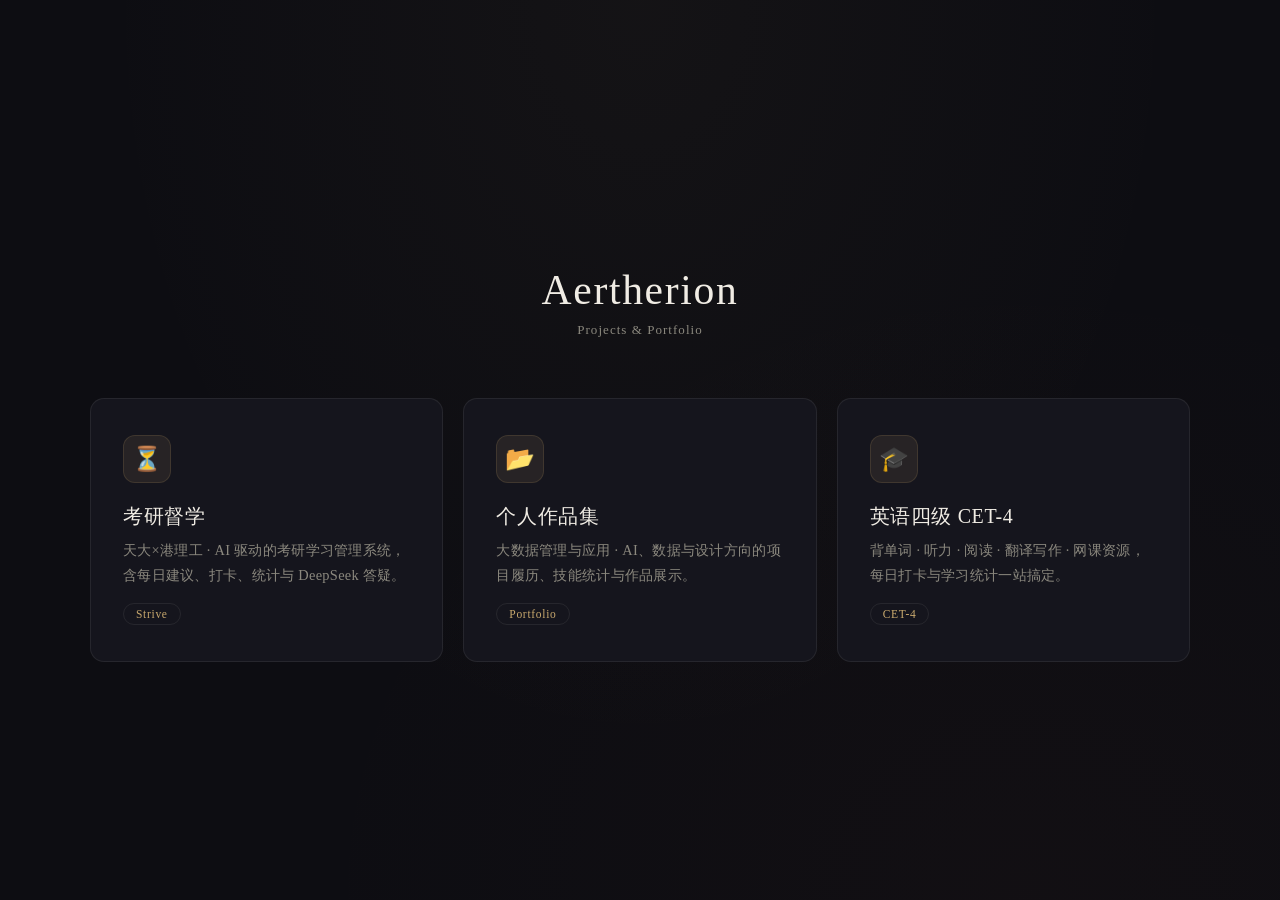
==== commit fc100c46: "feat: 根页面新增四级模块入口卡片 + 优化 hash 导航体验 - 首页 cards 区域新增第三张卡片「英语四级 CET-4」，点击直达四级学习中心 - 加宽卡片容器适配三列布局（min 28" ====
--- a/index.html
+++ b/index.html
@@ -55,9 +55,9 @@
 
 .cards {
   display: grid;
-  grid-template-columns: repeat(auto-fit, minmax(300px, 1fr));
+  grid-template-columns: repeat(auto-fit, minmax(280px, 1fr));
   gap: 20px;
-  width: min(860px, 100%);
+  width: min(1100px, 100%);
 }
 
 .card {
@@ -194,6 +194,13 @@
     <p>大数据管理与应用 · AI、数据与设计方向的项目履历、技能统计与作品展示。</p>
     <span class="badge">Portfolio</span>
   </a>
+
+  <a class="card" href="./strive/#cet4-section">
+    <div class="card-icon">🎓</div>
+    <h2>英语四级 CET-4</h2>
+    <p>背单词 · 听力 · 阅读 · 翻译写作 · 网课资源，每日打卡与学习统计一站搞定。</p>
+    <span class="badge">CET-4</span>
+  </a>
 </div>
 
 </body>
